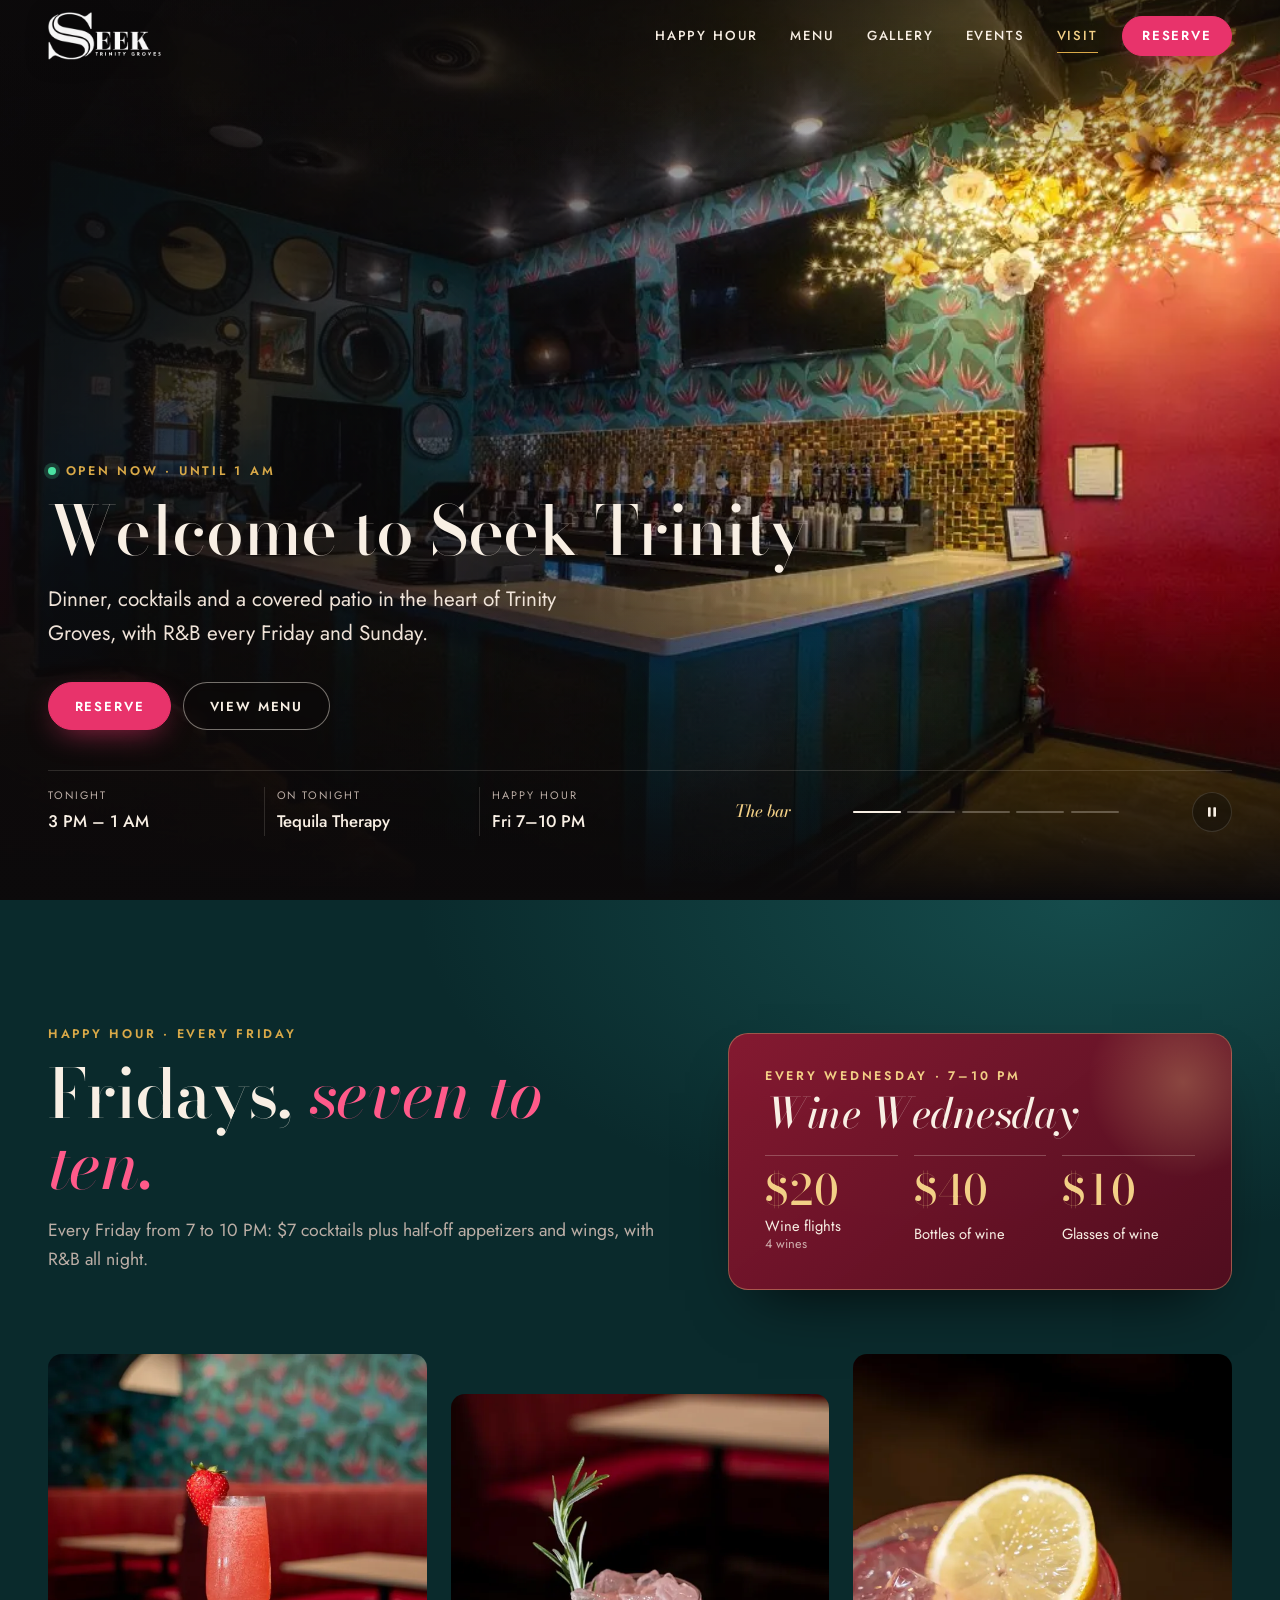
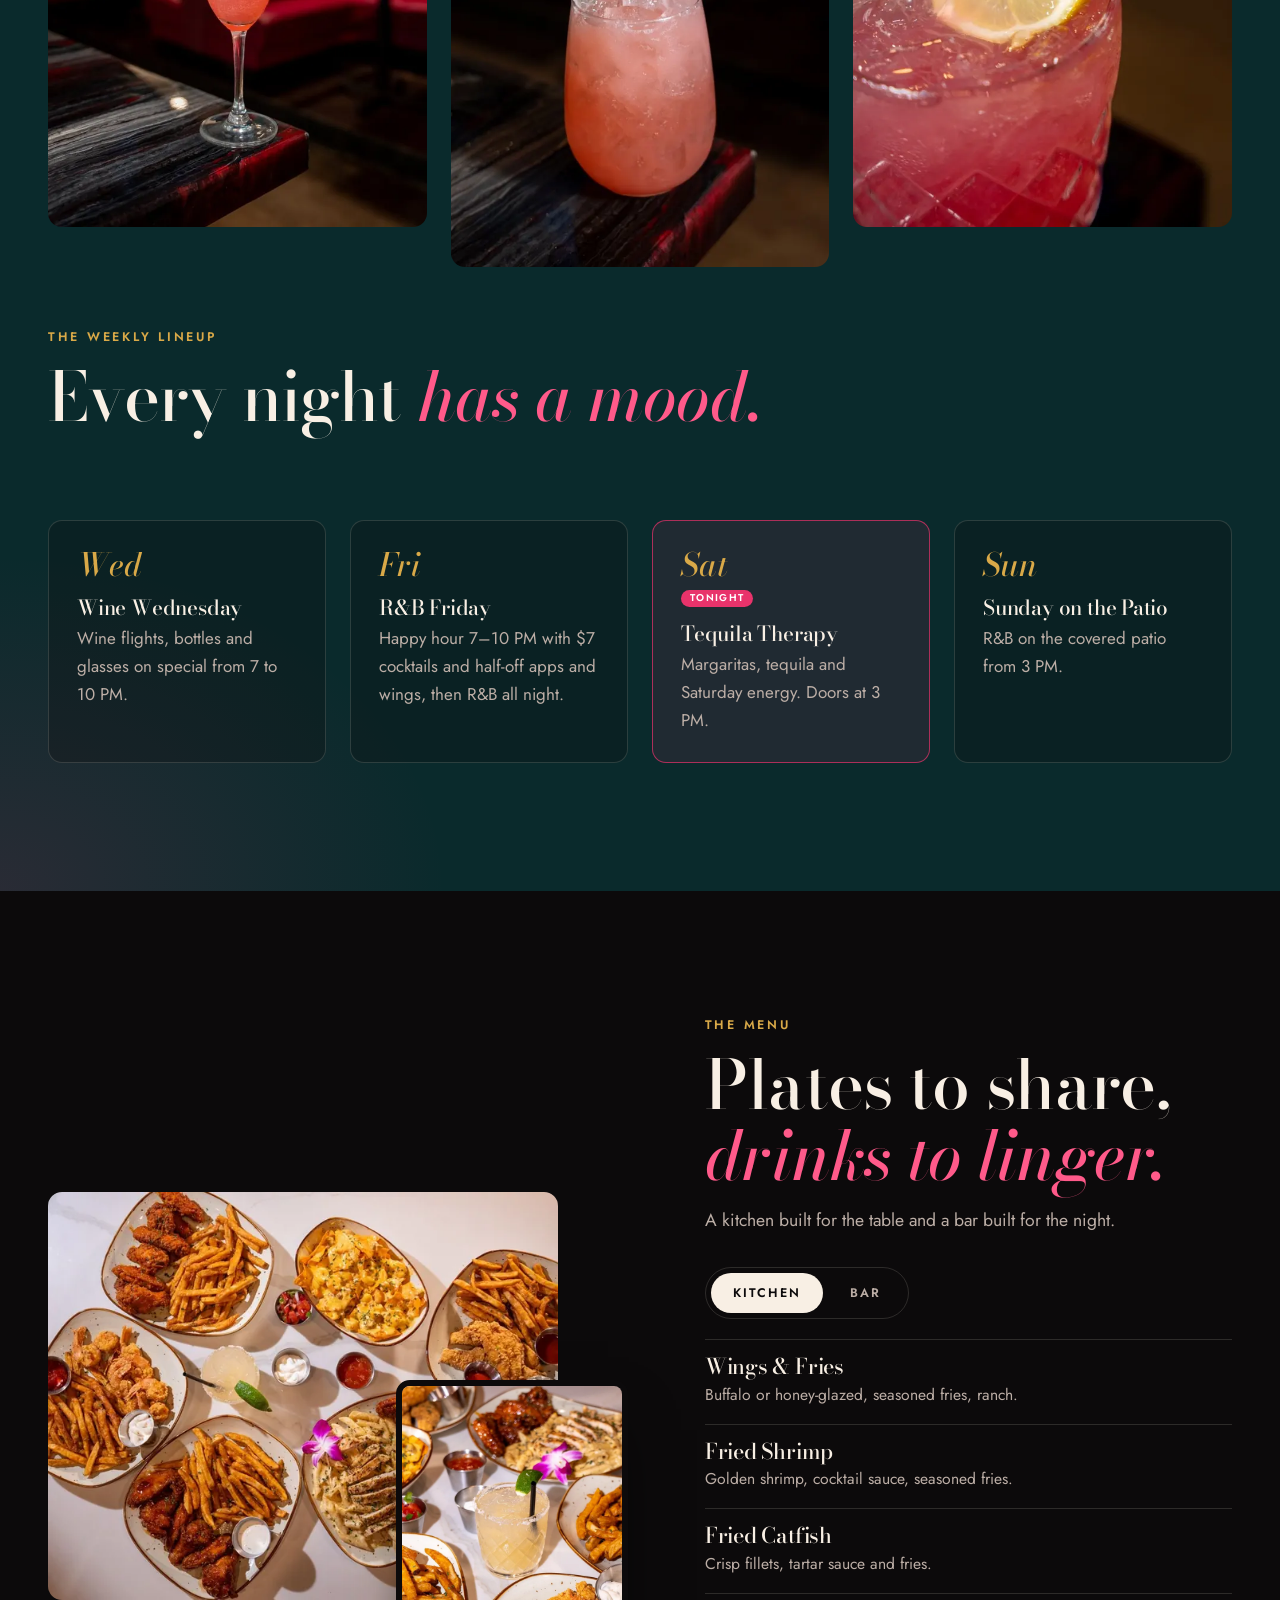
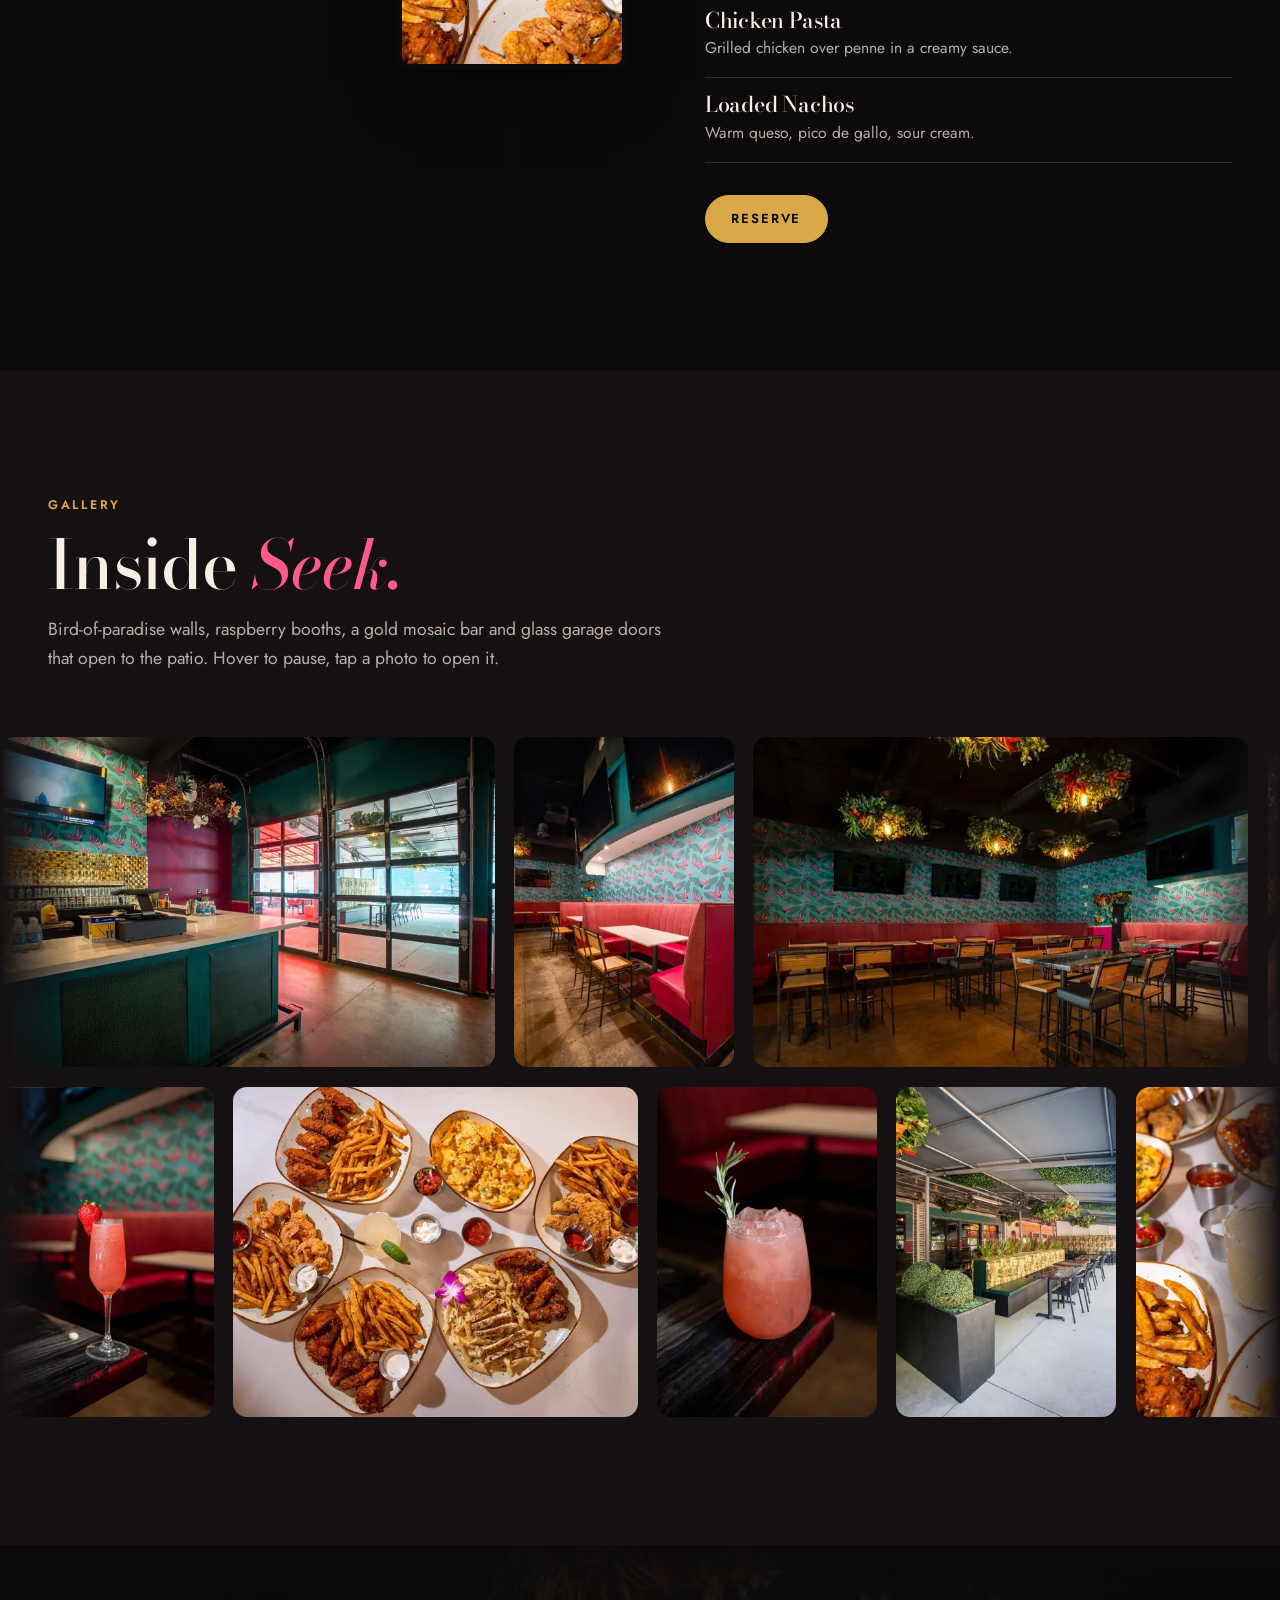
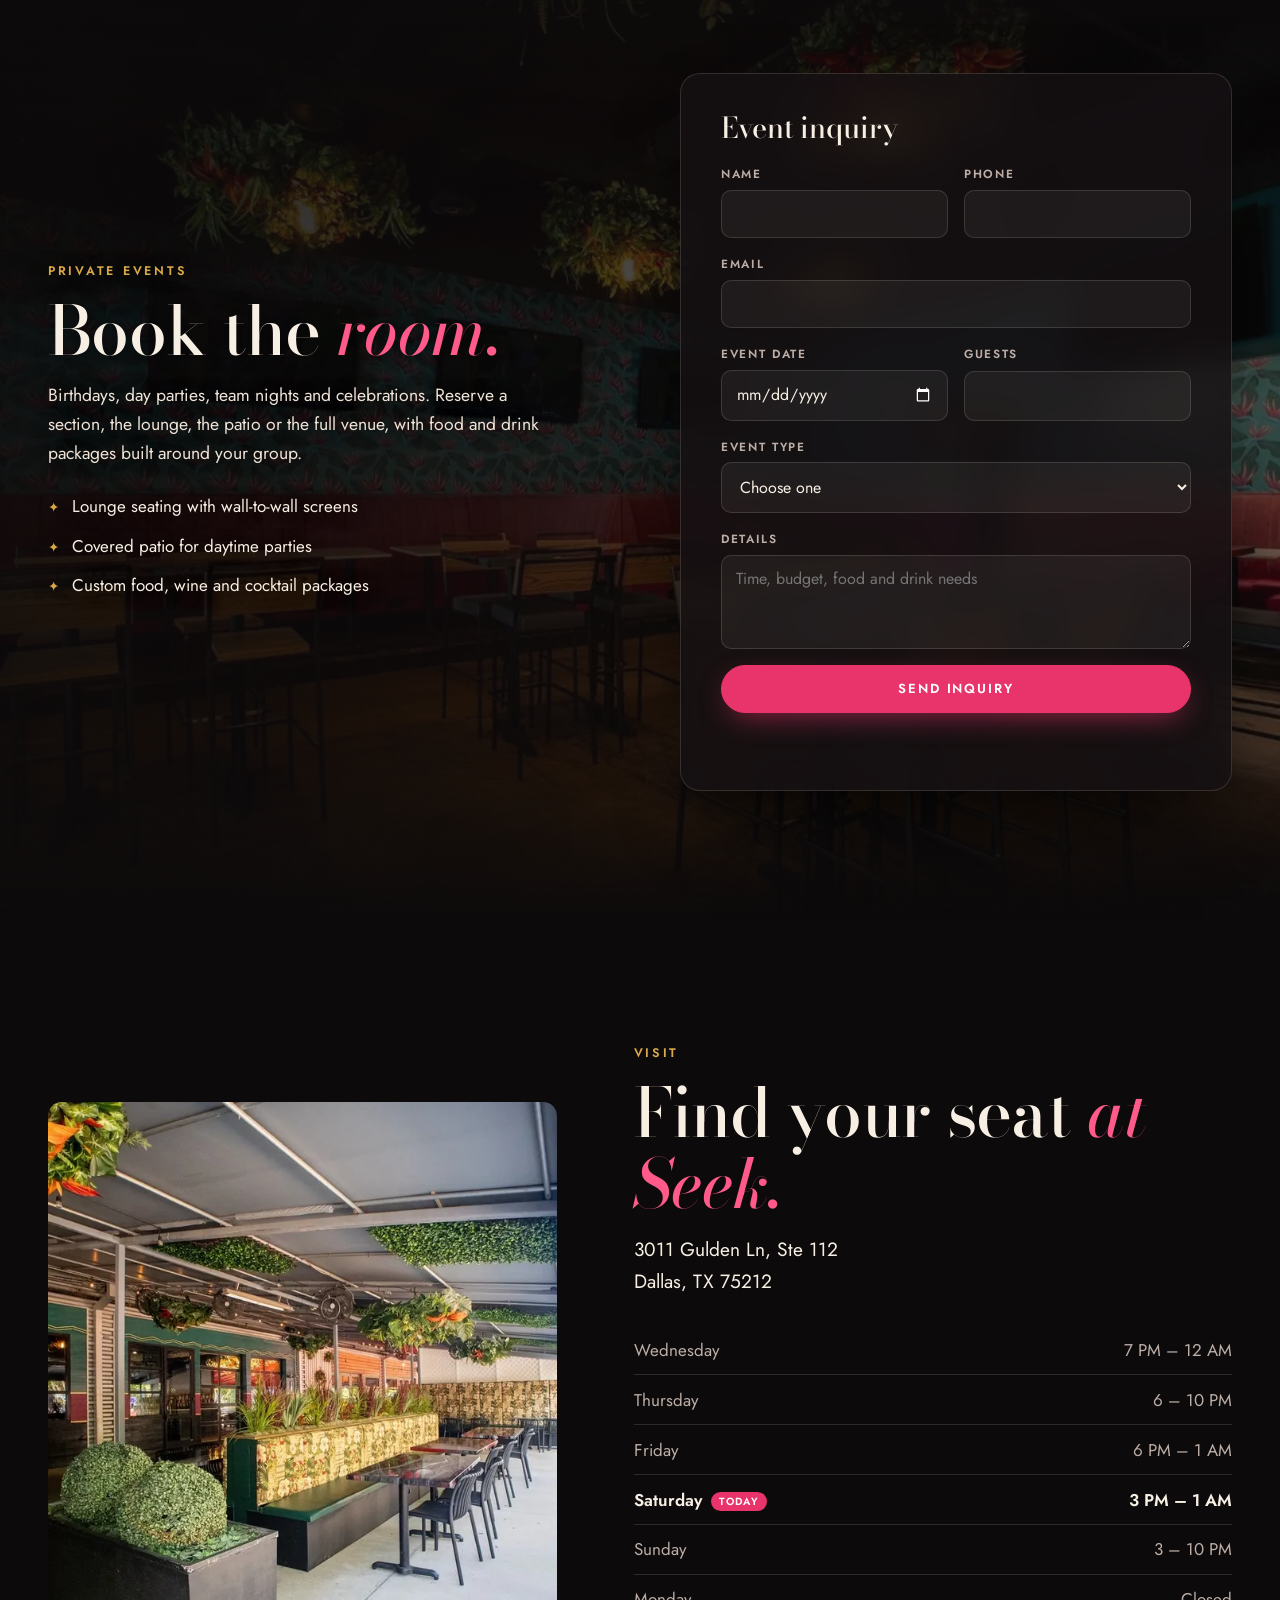
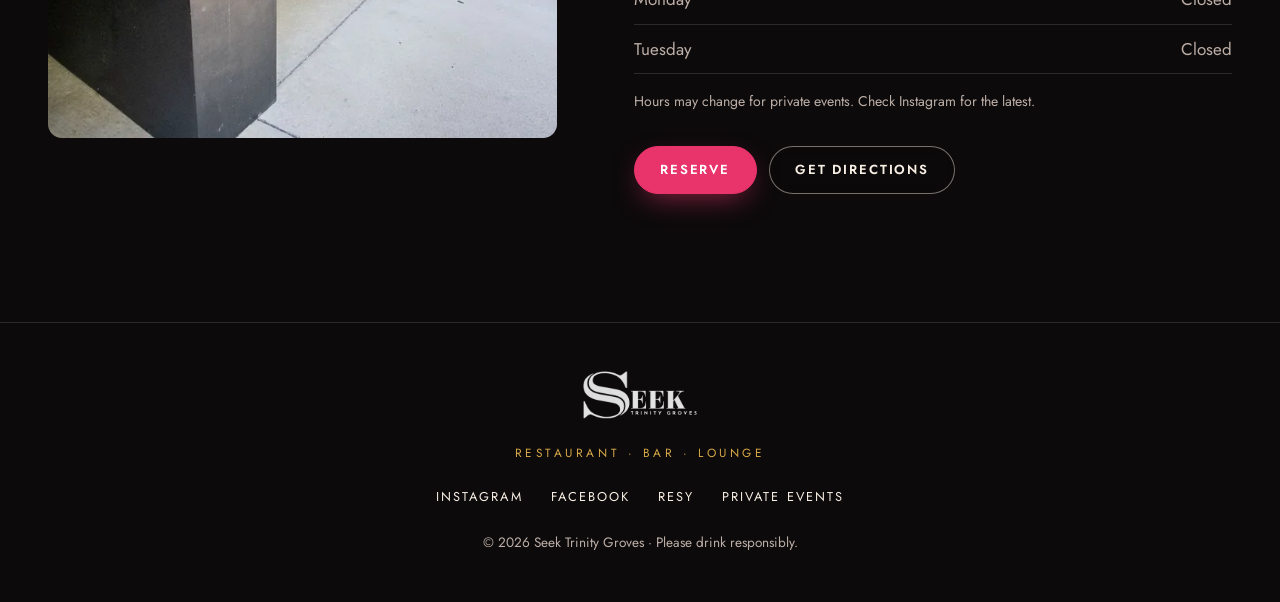
==== public/index.html @ 84798929 "Update index.html" ====
<!DOCTYPE html>
<html lang="en">
<head>
  <meta charset="utf-8">
  <meta name="viewport" content="width=device-width, initial-scale=1, viewport-fit=cover">
  <title>Seek Trinity Groves | Restaurant, Bar &amp; Lounge in Dallas</title>
  <meta name="description" content="Seek is a restaurant, bar and lounge at Trinity Groves in Dallas. Friday happy hour 7 to 10 PM, Wine Wednesday, R&amp;B Friday, Tequila Therapy Saturday and Sundays on the patio.">
  <meta name="theme-color" content="#0c0a0b">
  <link rel="icon" href="img/logo.png" type="image/png">

  <meta property="og:type" content="website">
  <meta property="og:title" content="Seek Trinity Groves | Restaurant, Bar &amp; Lounge">
  <meta property="og:description" content="Dinner, cocktails and a covered patio at Trinity Groves in Dallas. R&amp;B every Friday and Sunday.">
  <meta property="og:image" content="img/og.jpg">
  <meta name="twitter:card" content="summary_large_image">

  <link rel="preconnect" href="https://fonts.googleapis.com">
  <link rel="preconnect" href="https://fonts.gstatic.com" crossorigin>
  <link rel="stylesheet" href="https://fonts.googleapis.com/css2?family=Bodoni+Moda:ital,opsz,wght@0,6..96,500;0,6..96,700;1,6..96,500&family=Jost:wght@400;500;600&display=swap">
  <link rel="preload" as="image" href="img/hero-wide-1280.webp" media="(min-width: 760px)">
  <link rel="preload" as="image" href="img/hero-tall-853.webp" media="(max-width: 759px)">
  <link rel="stylesheet" href="style.css">

  <script type="application/ld+json">
  {
    "@context": "https://schema.org",
    "@type": "Restaurant",
    "name": "Seek Trinity Groves",
    "description": "Restaurant, bar and lounge at Trinity Groves in Dallas.",
    "image": "img/og.jpg",
    "address": {"@type": "PostalAddress", "streetAddress": "3011 Gulden Ln, Ste 112", "addressLocality": "Dallas", "addressRegion": "TX", "postalCode": "75212", "addressCountry": "US"},
    "acceptsReservations": "https://resy.com/cities/dallas-fort-worth-tx/venues/seek-trinity-groves",
    "sameAs": ["https://www.instagram.com/seek.trinity/", "https://www.facebook.com/profile.php?id=61593301493439"],
    "openingHoursSpecification": [
      {"@type": "OpeningHoursSpecification", "dayOfWeek": "Wednesday", "opens": "19:00", "closes": "23:59"},
      {"@type": "OpeningHoursSpecification", "dayOfWeek": "Thursday", "opens": "18:00", "closes": "22:00"},
      {"@type": "OpeningHoursSpecification", "dayOfWeek": "Friday", "opens": "18:00", "closes": "01:00"},
      {"@type": "OpeningHoursSpecification", "dayOfWeek": "Saturday", "opens": "15:00", "closes": "01:00"},
      {"@type": "OpeningHoursSpecification", "dayOfWeek": "Sunday", "opens": "15:00", "closes": "22:00"}
    ]
  }
  </script>
</head>
<body>
  <a class="skip" href="#main">Skip to content</a>

  <header class="site-header" id="top">
    <div class="bar">
      <a class="brand" href="#top" aria-label="Seek Trinity Groves, back to top">
        <img src="img/logo.png" width="307" height="130" alt="Seek Trinity Groves">
      </a>
      <nav class="nav" aria-label="Sections">
        <a href="#happy-hour">Happy Hour</a>
        <a href="#menu">Menu</a>
        <a href="#gallery">Gallery</a>
        <a href="#events">Events</a>
        <a href="#visit">Visit</a>
      </nav>
      <a class="btn btn-pink btn-sm header-cta" href="https://resy.com/cities/dallas-fort-worth-tx/venues/seek-trinity-groves" target="_blank" rel="noopener">Reserve</a>
      <button class="menu-toggle" type="button" aria-expanded="false" aria-controls="mobileNav" aria-label="Open menu">
        <span></span><span></span>
      </button>
    </div>
    <nav class="mobile-nav" id="mobileNav" aria-label="Sections" hidden>
      <a href="#happy-hour">Happy Hour</a>
      <a href="#menu">Menu</a>
      <a href="#gallery">Gallery</a>
      <a href="#events">Book an Event</a>
      <a href="#visit">Hours &amp; Location</a>
    </nav>
  </header>

  <main id="main">
    <!-- 1. HERO SLIDESHOW + RESERVE -->
    <section class="hero" aria-labelledby="heroTitle" aria-roledescription="carousel">
      <div class="slides" id="heroSlides" aria-live="off">
        <figure class="slide is-active" data-caption="The bar">
          <picture>
            <source media="(min-width: 760px)" srcset="img/hero-wide-640.webp 640w, img/hero-wide-1280.webp 1280w" sizes="100vw">
            <img src="img/hero-tall-853.webp" srcset="img/hero-tall-640.webp 640w, img/hero-tall-853.webp 853w" sizes="100vw" width="853" height="1050" alt="The Seek bar under a glowing floral light installation" fetchpriority="high">
          </picture>
        </figure>
        <figure class="slide" data-caption="The lounge">
          <picture>
            <source media="(min-width: 760px)" srcset="img/hero-s2-wide-640.webp 640w, img/hero-s2-wide-1280.webp 1280w" sizes="100vw">
            <img src="img/hero-s2-tall-853.webp" srcset="img/hero-s2-tall-640.webp 640w, img/hero-s2-tall-853.webp 853w" sizes="100vw" width="853" height="1050" loading="lazy" alt="Lounge with pink banquettes, tropical wallpaper and hanging greenery lights">
          </picture>
        </figure>
        <figure class="slide" data-caption="The kitchen">
          <picture>
            <source media="(min-width: 760px)" srcset="img/hero-s3-wide-640.webp 640w, img/hero-s3-wide-1280.webp 1280w" sizes="100vw">
            <img src="img/hero-s3-tall-1024.webp" srcset="img/hero-s3-tall-640.webp 640w, img/hero-s3-tall-1024.webp 1024w" sizes="100vw" width="1024" height="1260" loading="lazy" alt="A spread of wings, fried shrimp, catfish, pasta and fries with a margarita">
          </picture>
        </figure>
        <figure class="slide" data-caption="The patio">
          <picture>
            <source media="(min-width: 760px)" srcset="img/hero-s4-wide-640.webp 640w, img/hero-s4-wide-1280.webp 1280w" sizes="100vw">
            <img src="img/hero-s4-tall-853.webp" srcset="img/hero-s4-tall-640.webp 640w, img/hero-s4-tall-853.webp 853w" sizes="100vw" width="853" height="1050" loading="lazy" alt="Covered patio with marble tables, a floral banquette and hanging plants">
          </picture>
        </figure>
        <figure class="slide" data-caption="Cocktails">
          <picture>
            <source media="(min-width: 760px)" srcset="img/hero-s5-wide-640.webp 640w, img/hero-s5-wide-1280.webp 1280w" sizes="100vw">
            <img src="img/hero-s5-tall-830.webp" srcset="img/hero-s5-tall-640.webp 640w, img/hero-s5-tall-830.webp 830w" sizes="100vw" width="830" height="1022" loading="lazy" alt="Frozen strawberry cocktail in a flute with a fresh strawberry">
          </picture>
        </figure>
      </div>

      <div class="hero-inner">
        <p class="eyebrow"><span class="status" id="openStatus">Trinity Groves &middot; Dallas</span></p>
        <h2 id="heroTitle"><span>Welcome to Seek Trinity</span></h2>
        <p class="lede">Dinner, cocktails and a covered patio in the heart of Trinity Groves, with R&amp;B every Friday and Sunday.</p>
        <div class="actions">
          <a class="btn btn-pink" href="https://resy.com/cities/dallas-fort-worth-tx/venues/seek-trinity-groves" target="_blank" rel="noopener">Reserve</a>
          <a class="btn btn-ghost" href="#menu">View menu</a>
        </div>
      </div>

      <div class="hero-foot">
        <ul class="hero-facts" aria-label="At a glance">
          <li><span>Tonight</span><strong id="todayHours">See hours</strong></li>
          <li><span>On tonight</span><strong id="todayEvent">See the lineup</strong></li>
          <li><span>Happy hour</span><strong>Fri 7&ndash;10 PM</strong></li>
        </ul>
        <div class="slide-controls" role="group" aria-label="Slideshow controls">
          <span class="slide-caption" id="slideCaption" aria-live="polite">The bar</span>
          <div class="dots" id="slideDots"></div>
          <button class="slide-btn" type="button" id="slidePause" aria-label="Pause slideshow" aria-pressed="false">
            <svg viewBox="0 0 24 24" aria-hidden="true" class="ico-pause"><rect x="6" y="5" width="4" height="14" rx="1"/><rect x="14" y="5" width="4" height="14" rx="1"/></svg>
            <svg viewBox="0 0 24 24" aria-hidden="true" class="ico-play"><path d="M8 5.5v13l11-6.5z"/></svg>
          </button>
        </div>
      </div>
    </section>

    <!-- 2. HAPPY HOUR + WEEKLY NIGHTS -->
    <section class="happy" id="happy-hour" aria-labelledby="hhTitle">
      <div class="wrap">
        <div class="hh-intro">
          <div class="section-head reveal">
            <p class="eyebrow">Happy hour &middot; Every Friday</p>
            <h2 id="hhTitle">Fridays, <em>seven to ten.</em></h2>
            <p>Every Friday from 7 to 10 PM: $7 cocktails plus half-off appetizers and wings, with R&amp;B all night.</p>
          </div>

          <article class="wine reveal" aria-labelledby="wineTitle">
            <p class="eyebrow">Every Wednesday &middot; 7&ndash;10 PM</p>
            <h3 id="wineTitle">Wine Wednesday</h3>
            <ul class="wine-deals">
              <li><strong>$20</strong><span>Wine flights<small>4 wines</small></span></li>
              <li><strong>$40</strong><span>Bottles of wine</span></li>
              <li><strong>$10</strong><span>Glasses of wine</span></li>
            </ul>
          </article>
        </div>

        <div class="drinks">
          <figure class="drink reveal">
            <img src="img/hh-strawberry-640.webp" srcset="img/hh-strawberry-640.webp 640w, img/hh-strawberry-830.webp 830w" sizes="(min-width: 900px) 30vw, 80vw" width="830" height="1037" loading="lazy" alt="Frozen strawberry cocktail in a champagne flute with a fresh strawberry">
          </figure>
          <figure class="drink reveal">
            <img src="img/hh-rosemary-640.webp" srcset="img/hh-rosemary-640.webp 640w, img/hh-rosemary-853.webp 853w" sizes="(min-width: 900px) 30vw, 80vw" width="853" height="1066" loading="lazy" alt="Pink cocktail over crushed ice with a rosemary sprig">
          </figure>
          <figure class="drink reveal">
            <img src="img/hh-lemon-640.webp" srcset="img/hh-lemon-640.webp 640w, img/hh-lemon-853.webp 853w" sizes="(min-width: 900px) 30vw, 80vw" width="853" height="1066" loading="lazy" alt="Close-up of a pink cocktail on ice with a lemon wheel">
          </figure>
        </div>

        <div class="lineup-head reveal">
          <p class="eyebrow">The weekly lineup</p>
          <h2>Every night <em>has a mood.</em></h2>
        </div>
        <ul class="nights" id="nights">
          <li class="reveal" data-day="3">
            <span class="day">Wed</span>
            <div><h3>Wine Wednesday</h3><p>Wine flights, bottles and glasses on special from 7 to 10 PM.</p></div>
          </li>
          <li class="reveal" data-day="5">
            <span class="day">Fri</span>
            <div><h3>R&amp;B Friday</h3><p>Happy hour 7&ndash;10 PM with $7 cocktails and half-off apps and wings, then R&amp;B all night.</p></div>
          </li>
          <li class="reveal" data-day="6">
            <span class="day">Sat</span>
            <div><h3>Tequila Therapy</h3><p>Margaritas, tequila and Saturday energy. Doors at 3 PM.</p></div>
          </li>
          <li class="reveal" data-day="0">
            <span class="day">Sun</span>
            <div><h3>Sunday on the Patio</h3><p>R&amp;B on the covered patio from 3 PM.</p></div>
          </li>
        </ul>
      </div>
    </section>

    <!-- 3. MENU -->
    <section class="menu" id="menu" aria-labelledby="menuTitle">
      <div class="wrap menu-grid">
        <div class="menu-media reveal">
          <img class="menu-main" src="img/menu-spread-640.webp" srcset="img/menu-spread-640.webp 640w, img/menu-spread-1280.webp 1280w" sizes="(min-width: 900px) 50vw, 100vw" width="1280" height="1024" loading="lazy" alt="Overhead spread of wings and fries, fried shrimp, fried catfish, loaded nachos and chicken pasta with a margarita">
          <img class="menu-inset" src="img/menu-margarita-640.webp" srcset="img/menu-margarita-640.webp 640w, img/menu-margarita-1024.webp 1024w" sizes="(min-width: 900px) 20vw, 40vw" width="1024" height="1280" loading="lazy" alt="Salt-rimmed margarita with lime surrounded by shared plates">
        </div>

        <div class="menu-copy reveal">
          <p class="eyebrow">The menu</p>
          <h2 id="menuTitle">Plates to share, <em>drinks to linger.</em></h2>
          <p>A kitchen built for the table and a bar built for the night.</p>

          <div class="tabs" role="tablist" aria-label="Menu categories">
            <button role="tab" id="tab-kitchen" aria-selected="true" aria-controls="panel-kitchen">Kitchen</button>
            <button role="tab" id="tab-bar" aria-selected="false" aria-controls="panel-bar" tabindex="-1">Bar</button>
          </div>

          <ul class="dishes" role="tabpanel" id="panel-kitchen" aria-labelledby="tab-kitchen">
            <li><h3>Wings &amp; Fries</h3><p>Buffalo or honey-glazed, seasoned fries, ranch.</p></li>
            <li><h3>Fried Shrimp</h3><p>Golden shrimp, cocktail sauce, seasoned fries.</p></li>
            <li><h3>Fried Catfish</h3><p>Crisp fillets, tartar sauce and fries.</p></li>
            <li><h3>Chicken Pasta</h3><p>Grilled chicken over penne in a creamy sauce.</p></li>
            <li><h3>Loaded Nachos</h3><p>Warm queso, pico de gallo, sour cream.</p></li>
          </ul>
          <ul class="dishes" role="tabpanel" id="panel-bar" aria-labelledby="tab-bar" hidden>
            <li><h3>Signature Cocktails</h3><p>$7 during Friday happy hour, 7&ndash;10 PM.</p></li>
            <li><h3>Margaritas &amp; Tequila</h3><p>The heart of Tequila Therapy Saturday.</p></li>
            <li><h3>Wine by the Glass</h3><p>$10 on Wine Wednesday.</p></li>
            <li><h3>Wine Flights</h3><p>Four wines for $20 on Wine Wednesday.</p></li>
            <li><h3>Bottles</h3><p>$40 bottles on Wine Wednesday.</p></li>
          </ul>

          <a class="btn btn-gold" href="https://resy.com/cities/dallas-fort-worth-tx/venues/seek-trinity-groves" target="_blank" rel="noopener">Reserve</a>
        </div>
      </div>
    </section>

    <!-- 4. GALLERY: two rows scrolling in opposite directions -->
    <section class="gallery" id="gallery" aria-labelledby="galTitle">
      <div class="wrap">
        <div class="section-head reveal">
          <p class="eyebrow">Gallery</p>
          <h2 id="galTitle">Inside <em>Seek.</em></h2>
          <p>Bird-of-paradise walls, raspberry booths, a gold mosaic bar and glass garage doors that open to the patio. Hover to pause, tap a photo to open it.</p>
        </div>
      </div>
      <div class="marquee" data-gallery>
        <div class="marquee-row">
          <div class="track">
            <button class="tile" type="button" data-full="img/m-garage-full.webp"><img src="img/m-garage.webp" width="720" height="480" loading="lazy" alt="Bar corner with gold mosaic shelving and glass garage doors open to the patio"></button>
            <button class="tile" type="button" data-full="img/m-booths-full.webp"><img src="img/m-booths.webp" width="320" height="480" loading="lazy" alt="Raspberry pink booths against tropical wallpaper"></button>
            <button class="tile" type="button" data-full="img/m-lounge-full.webp"><img src="img/m-lounge.webp" width="720" height="480" loading="lazy" alt="The lounge with pink banquettes, screens and greenery lights"></button>
            <button class="tile" type="button" data-full="img/m-toast-full.webp"><img src="img/m-toast.webp" width="320" height="480" loading="lazy" alt="Two guests toasting wine under the Seek neon sign"></button>
            <button class="tile" type="button" data-full="img/m-chandelier-full.webp"><img src="img/m-chandelier.webp" width="720" height="480" loading="lazy" alt="Teal bar with round mirrors and the glowing floral light installation"></button>
            <button class="tile" type="button" data-full="img/m-banquette-full.webp"><img src="img/m-banquette.webp" width="320" height="480" loading="lazy" alt="Patio banquette with red marble tables and hanging plants"></button>
            <button class="tile" type="button" data-full="img/m-patio-doors-full.webp"><img src="img/m-patio-doors.webp" width="720" height="480" loading="lazy" alt="Bar beside glass garage doors looking out to the patio"></button>
          </div>
        </div>
        <div class="marquee-row reverse">
          <div class="track">
            <button class="tile" type="button" data-full="img/m-strawberry-full.webp"><img src="img/m-strawberry.webp" width="311" height="480" loading="lazy" alt="Frozen strawberry cocktail in a flute"></button>
            <button class="tile" type="button" data-full="img/m-spread-full.webp"><img src="img/m-spread.webp" width="589" height="480" loading="lazy" alt="Overhead spread of shared plates and a margarita"></button>
            <button class="tile" type="button" data-full="img/m-rosemary-full.webp"><img src="img/m-rosemary.webp" width="320" height="480" loading="lazy" alt="Pink cocktail with a rosemary sprig"></button>
            <button class="tile" type="button" data-full="img/m-patio-full.webp"><img src="img/m-patio.webp" width="320" height="480" loading="lazy" alt="Covered patio seating with planters and greenery"></button>
            <button class="tile" type="button" data-full="img/m-margarita-full.webp"><img src="img/m-margarita.webp" width="384" height="480" loading="lazy" alt="Salt-rimmed margarita among shared plates"></button>
            <button class="tile" type="button" data-full="img/m-flowers-full.webp"><img src="img/m-flowers.webp" width="320" height="480" loading="lazy" alt="Floral light installation glowing above the bar"></button>
            <button class="tile" type="button" data-full="img/m-lemon-full.webp"><img src="img/m-lemon.webp" width="320" height="480" loading="lazy" alt="Pink cocktail with a lemon wheel"></button>
          </div>
        </div>
      </div>
      <dialog class="lightbox" id="lightbox" aria-label="Photo viewer">
        <img alt="">
        <button class="lb-close" type="button" aria-label="Close">&times;</button>
        <button class="lb-prev" type="button" aria-label="Previous photo">&#8249;</button>
        <button class="lb-next" type="button" aria-label="Next photo">&#8250;</button>
        <p class="lb-count" aria-live="polite"></p>
      </dialog>
    </section>

    <!-- 5. EVENT BOOKING -->
    <section class="events" id="events" aria-labelledby="evTitle">
      <div class="events-bg">
        <img src="img/events-lounge-640.webp" srcset="img/events-lounge-640.webp 640w, img/events-lounge-1280.webp 1280w" sizes="100vw" width="1280" height="853" loading="lazy" alt="">
      </div>
      <div class="wrap events-grid">
        <div class="events-copy reveal">
          <p class="eyebrow">Private events</p>
          <h2 id="evTitle">Book the <em>room.</em></h2>
          <p>Birthdays, day parties, team nights and celebrations. Reserve a section, the lounge, the patio or the full venue, with food and drink packages built around your group.</p>
          <ul class="perks">
            <li>Lounge seating with wall-to-wall screens</li>
            <li>Covered patio for daytime parties</li>
            <li>Custom food, wine and cocktail packages</li>
          </ul>
        </div>

        <!-- Replace YOUR_FORM_ID with the client's Formspree form ID -->
        <form class="event-form reveal" id="eventForm" action="https://formspree.io/f/YOUR_FORM_ID" method="post" novalidate>
          <h3>Event inquiry</h3>
          <div class="field-row">
            <label>Name<input type="text" name="name" id="f-name" autocomplete="name" required></label>
            <label>Phone<input type="tel" name="phone" id="f-phone" autocomplete="tel"></label>
          </div>
          <label>Email<input type="email" name="email" id="f-email" autocomplete="email" required></label>
          <div class="field-row">
            <label>Event date<input type="date" name="date" id="eventDate" required></label>
            <label>Guests<input type="number" name="guests" id="f-guests" min="2" max="300" inputmode="numeric" required></label>
          </div>
          <label>Event type
            <select name="event_type" id="f-type" required>
              <option value="" selected disabled>Choose one</option>
              <option>Birthday</option>
              <option>Day party</option>
              <option>Corporate / team event</option>
              <option>Private dinner</option>
              <option>Full venue buyout</option>
              <option>Other</option>
            </select>
          </label>
          <label>Details<textarea name="message" id="f-message" rows="3" placeholder="Time, budget, food and drink needs"></textarea></label>
          <input type="text" name="_gotcha" class="hp" tabindex="-1" autocomplete="off" aria-hidden="true">
          <button class="btn btn-pink btn-block" type="submit">Send inquiry</button>
          <p class="form-status" id="formStatus" role="status"></p>
        </form>
      </div>
    </section>

    <!-- VISIT -->
    <section class="visit" id="visit" aria-labelledby="visitTitle">
      <div class="wrap visit-grid">
        <div class="visit-media reveal">
          <img src="img/visit-patio-640.webp" srcset="img/visit-patio-640.webp 640w, img/visit-patio-853.webp 853w" sizes="(min-width: 900px) 40vw, 100vw" width="853" height="1066" loading="lazy" alt="Seek's covered patio with greenery, a floral banquette and marble tables">
        </div>
        <div class="visit-copy reveal">
          <p class="eyebrow">Visit</p>
          <h2 id="visitTitle">Find your seat <em>at Seek.</em></h2>
          <address>3011 Gulden Ln, Ste 112<br>Dallas, TX 75212</address>
          <ul class="hours" id="hoursList">
            <li data-day="3"><span>Wednesday</span><span>7 PM &ndash; 12 AM</span></li>
            <li data-day="4"><span>Thursday</span><span>6 &ndash; 10 PM</span></li>
            <li data-day="5"><span>Friday</span><span>6 PM &ndash; 1 AM</span></li>
            <li data-day="6"><span>Saturday</span><span>3 PM &ndash; 1 AM</span></li>
            <li data-day="0"><span>Sunday</span><span>3 &ndash; 10 PM</span></li>
            <li data-day="1"><span>Monday</span><span>Closed</span></li>
            <li data-day="2"><span>Tuesday</span><span>Closed</span></li>
          </ul>
          <p class="fine">Hours may change for private events. Check Instagram for the latest.</p>
          <div class="actions">
            <a class="btn btn-pink" href="https://resy.com/cities/dallas-fort-worth-tx/venues/seek-trinity-groves" target="_blank" rel="noopener">Reserve</a>
            <a class="btn btn-ghost" href="https://www.google.com/maps/search/?api=1&amp;query=Seek+Trinity+Groves+3011+Gulden+Ln+Ste+112+Dallas+TX+75212" target="_blank" rel="noopener">Get directions</a>
          </div>
        </div>
      </div>
    </section>
  </main>

  <footer class="site-footer">
    <div class="wrap foot">
      <img src="img/logo.png" width="307" height="130" alt="Seek Trinity Groves" loading="lazy">
      <p class="foot-tag">Restaurant &middot; Bar &middot; Lounge</p>
      <nav aria-label="Social and links">
        <a href="https://www.instagram.com/seek.trinity/" target="_blank" rel="noopener">Instagram</a>
        <a href="https://www.facebook.com/profile.php?id=61593301493439" target="_blank" rel="noopener">Facebook</a>
        <a href="https://resy.com/cities/dallas-fort-worth-tx/venues/seek-trinity-groves" target="_blank" rel="noopener">Resy</a>
        <a href="#events">Private events</a>
      </nav>
      <p>&copy; <span id="year">2026</span> Seek Trinity Groves &middot; Please drink responsibly.</p>
    </div>
  </footer>

  <!-- Mobile action bar -->
  <nav class="action-bar" aria-label="Quick actions">
    <a href="https://resy.com/cities/dallas-fort-worth-tx/venues/seek-trinity-groves" target="_blank" rel="noopener" class="primary">Reserve</a>
    <a href="#menu">Menu</a>
    <a href="#events">Events</a>
    <a href="https://www.google.com/maps/search/?api=1&amp;query=Seek+Trinity+Groves+3011+Gulden+Ln+Ste+112+Dallas+TX+75212" target="_blank" rel="noopener">Directions</a>
  </nav>

  <script src="script.js" defer></script>
</body>
</html>
---- public/style.css ----
/* Seek Trinity Groves
   Palette taken from the room: bird-of-paradise teal, raspberry wall, pink booths, gold mosaic. */
:root {
  --ink: #0c0a0b;
  --ink-2: #151113;
  --teal: #134e4f;
  --teal-deep: #0a2a2c;
  --teal-glow: #2a8c88;
  --raspberry: #8e1730;
  --pink: #e8336b;
  --pink-hi: #ff5a8a;
  --gold: #d9a948;
  --gold-hi: #f2cf86;
  --ivory: #f8efe4;
  --muted: #bcaea6;
  --line: rgba(248, 239, 228, 0.14);

  --serif: "Bodoni Moda", "Didot", Georgia, serif;
  --sans: "Jost", system-ui, -apple-system, "Segoe UI", sans-serif;

  --max: 76rem;
  --gutter: clamp(1rem, 5vw, 3rem);
  --radius: 14px;
  --ease: cubic-bezier(.2, .7, .2, 1);
  color-scheme: dark;
}

*, *::before, *::after { box-sizing: border-box; }
html { scroll-behavior: smooth; scroll-padding-top: 5rem; -webkit-text-size-adjust: 100%; }
body {
  margin: 0;
  background: var(--ink);
  color: var(--ivory);
  font: 400 1.0625rem/1.65 var(--sans);
  -webkit-font-smoothing: antialiased;
  overflow-x: hidden;
}
img { display: block; max-width: 100%; height: auto; }
a { color: var(--gold-hi); text-underline-offset: .2em; }
:focus-visible { outline: 2px solid var(--gold-hi); outline-offset: 3px; border-radius: 4px; }
h1, h2, h3 { margin: 0; font-family: var(--serif); font-weight: 500; line-height: 1.04; letter-spacing: -0.01em; }
h2 { font-size: clamp(2.4rem, 6vw, 4.25rem); margin-bottom: 1rem; }
h3 { font-size: 1.3rem; }
h1 em, h2 em { font-style: italic; color: var(--pink-hi); }
p { margin: 0 0 1rem; }
.wrap { width: min(100% - 2 * var(--gutter), var(--max)); margin-inline: auto; }

.skip { position: absolute; left: 1rem; top: -3rem; z-index: 100; background: var(--gold); color: var(--ink); padding: .5rem 1rem; border-radius: 6px; }
.skip:focus { top: 1rem; }

.eyebrow {
  font: 600 .78rem/1 var(--sans);
  letter-spacing: .22em;
  text-transform: uppercase;
  color: var(--gold);
  margin-bottom: 1.1rem;
}

/* Buttons */
.btn {
  --bg: transparent; --fg: var(--ivory); --bd: var(--line);
  display: inline-flex; align-items: center; justify-content: center; gap: .5rem;
  min-height: 3rem; padding: .8rem 1.6rem;
  border: 1px solid var(--bd); border-radius: 999px;
  background: var(--bg); color: var(--fg);
  font: 600 .82rem/1 var(--sans); letter-spacing: .14em; text-transform: uppercase; text-decoration: none;
  cursor: pointer;
  transition: transform .25s var(--ease), background-color .25s, box-shadow .25s, border-color .25s;
}
.btn:hover { transform: translateY(-2px); }
.btn-pink { --bg: var(--pink); --bd: var(--pink); --fg: #fff; box-shadow: 0 10px 30px -10px rgba(232, 51, 107, .7); }
.btn-pink:hover { --bg: var(--pink-hi); --bd: var(--pink-hi); }
.btn-gold { --bg: var(--gold); --bd: var(--gold); --fg: var(--ink); }
.btn-gold:hover { --bg: var(--gold-hi); --bd: var(--gold-hi); }
.btn-ghost { --bg: rgba(12, 10, 11, .35); --bd: rgba(248, 239, 228, .45); backdrop-filter: blur(6px); }
.btn-ghost:hover { --bd: var(--ivory); }
.btn-sm { min-height: 2.5rem; padding: .6rem 1.2rem; }
.btn-block { width: 100%; }
.actions { display: flex; flex-wrap: wrap; gap: .75rem; }

/* Header */
.site-header {
  position: fixed; inset: 0 0 auto; z-index: 50;
  transition: background-color .35s, box-shadow .35s, backdrop-filter .35s;
}
.site-header.scrolled {
  background: rgba(12, 10, 11, .82);
  backdrop-filter: blur(14px) saturate(1.3);
  box-shadow: 0 1px 0 var(--line);
}
.bar {
  display: flex; align-items: center; gap: 1.5rem;
  width: min(100% - 2 * var(--gutter), var(--max)); margin-inline: auto;
  height: 4.5rem;
}
.brand img { width: auto; height: 2.6rem; filter: drop-shadow(0 2px 10px rgba(0,0,0,.5)); }
.nav { display: none; margin-left: auto; gap: 2rem; }
.nav a {
  position: relative; color: var(--ivory); text-decoration: none;
  font-size: .82rem; font-weight: 500; letter-spacing: .14em; text-transform: uppercase;
  padding-block: .4rem;
}
.nav a::after {
  content: ""; position: absolute; left: 0; right: 0; bottom: 0; height: 1px;
  background: var(--gold); transform: scaleX(0); transform-origin: left; transition: transform .3s var(--ease);
}
.nav a:hover::after, .nav a[aria-current="true"]::after { transform: scaleX(1); }
.nav a[aria-current="true"] { color: var(--gold-hi); }
.header-cta { display: none; }

.menu-toggle {
  margin-left: auto; width: 2.75rem; height: 2.75rem;
  display: grid; place-content: center; gap: 6px;
  background: rgba(12, 10, 11, .4); border: 1px solid var(--line); border-radius: 50%;
  cursor: pointer;
}
.menu-toggle span { display: block; width: 18px; height: 1.5px; background: var(--ivory); transition: transform .3s var(--ease); }
.menu-toggle[aria-expanded="true"] span:first-child { transform: translateY(3.75px) rotate(45deg); }
.menu-toggle[aria-expanded="true"] span:last-child { transform: translateY(-3.75px) rotate(-45deg); }

.mobile-nav {
  display: flex; flex-direction: column;
  padding: .5rem var(--gutter) 1.5rem;
  background: rgba(12, 10, 11, .96); backdrop-filter: blur(14px);
  border-bottom: 1px solid var(--line);
}
.mobile-nav[hidden] { display: none; }
.mobile-nav a {
  color: var(--ivory); text-decoration: none;
  font: 500 1.6rem/1 var(--serif);
  padding: .9rem 0; border-bottom: 1px solid var(--line);
}

@media (min-width: 960px) {
  .nav, .header-cta { display: flex; }
  .menu-toggle, .mobile-nav { display: none !important; }
  .brand img { height: 3rem; }
}

/* Hero */
.hero {
  position: relative; isolation: isolate;
  min-height: 100svh;
  display: grid; align-content: end;
  padding: 7rem var(--gutter) 6.5rem;
  overflow: hidden;
}
.slides { position: absolute; inset: 0; z-index: -2; margin: 0; }
.slide { position: absolute; inset: 0; margin: 0; opacity: 0; transition: opacity 1.6s var(--ease); }
.slide.is-active { opacity: 1; }
.slide picture, .slide img { width: 100%; height: 100%; }
.slide img { object-fit: cover; object-position: 50% 0%; transform: scale(1.06); }
.slide.is-active img { animation: kenburns 9s linear forwards; }
@keyframes kenburns { from { transform: scale(1.1); } to { transform: scale(1.01); } }
.hero::before {
  content: ""; position: absolute; inset: 0; z-index: -1;
  background:
    linear-gradient(180deg, rgba(12,10,11,.55) 0%, rgba(12,10,11,0) 18%),
    linear-gradient(0deg, var(--ink) 8%, rgba(12,10,11,.9) 42%, rgba(12,10,11,.25) 66%, rgba(12,10,11,0) 80%);
}
.hero-inner { width: min(100%, var(--max)); margin-inline: auto; max-width: var(--max); }
.hero h1 { font-size: clamp(3rem, 10vw, 7rem); margin-bottom: 1.25rem; text-shadow: 0 4px 30px rgba(0,0,0,.45); text-wrap: balance; }
.hero h1 span { display: inline-block; }
.hero h1 em { color: var(--gold-hi); }
.lede { font-size: clamp(1.05rem, 2.4vw, 1.3rem); max-width: 34rem; color: #efe3d8; margin-bottom: 2rem; }

.status { display: inline-flex; align-items: center; gap: .6rem; }
.status::before { content: ""; width: .5rem; height: .5rem; border-radius: 50%; background: var(--muted); }
.status.is-open::before { background: #4be3a2; box-shadow: 0 0 0 4px rgba(75, 227, 162, .2); animation: pulse 2s infinite; }
@keyframes pulse { 50% { box-shadow: 0 0 0 8px rgba(75, 227, 162, 0); } }

.hero-foot {
  width: min(100%, var(--max)); margin: 2.5rem auto 0;
  display: grid; gap: 1.25rem;
  border-top: 1px solid var(--line);
  padding-top: 1rem;
}
.hero-facts {
  list-style: none; margin: 0; padding: 0;
  display: grid; grid-template-columns: repeat(3, minmax(0, 1fr));
}
.hero-facts li { padding: 0 .75rem 0 0; display: grid; gap: .2rem; }
.hero-facts li + li { padding-left: .75rem; border-left: 1px solid var(--line); }
.hero-facts span { font-size: .68rem; letter-spacing: .18em; text-transform: uppercase; color: var(--muted); }
.hero-facts strong { font-weight: 500; font-size: clamp(.85rem, 2.4vw, 1.05rem); }

@media (min-width: 760px) {
  .hero { padding-bottom: 4rem; }
  .hero::before {
    background:
      linear-gradient(180deg, rgba(12,10,11,.6) 0%, rgba(12,10,11,0) 20%),
      linear-gradient(90deg, rgba(12,10,11,.88) 0%, rgba(12,10,11,.55) 45%, rgba(12,10,11,0) 75%),
      linear-gradient(0deg, var(--ink) 0%, rgba(12,10,11,0) 35%);
  }
  .slide img { object-position: 50% 45%; }
}

/* Section rhythm */
section { position: relative; }
.happy, .menu, .gallery, .events, .visit { padding-block: clamp(4.5rem, 11vw, 8rem); }
.section-head { max-width: 40rem; margin-bottom: clamp(2.5rem, 6vw, 4rem); }
.section-head p:last-child { color: var(--muted); font-size: 1.1rem; }

/* Happy hour */
.happy {
  background:
    radial-gradient(60rem 30rem at 85% 0%, rgba(42, 140, 136, .35), transparent 70%),
    radial-gradient(40rem 30rem at 0% 100%, rgba(232, 51, 107, .14), transparent 70%),
    var(--teal-deep);
}
.drinks {
  display: grid; grid-auto-flow: column; grid-auto-columns: 78%;
  gap: 1rem; overflow-x: auto; scroll-snap-type: x mandatory;
  margin-inline: calc(-1 * var(--gutter)); padding-inline: var(--gutter); padding-bottom: .5rem;
  scrollbar-width: none;
}
.drinks::-webkit-scrollbar { display: none; }
.drink { margin: 0; scroll-snap-align: center; position: relative; border-radius: var(--radius); overflow: hidden; }
.drink img { width: 100%; aspect-ratio: 4 / 5; object-fit: cover; transition: transform .8s var(--ease); }
.drink:hover img { transform: scale(1.04); }
.drink figcaption {
  position: absolute; inset: auto 0 0; padding: 2.5rem 1.25rem 1.1rem;
  background: linear-gradient(0deg, rgba(10,10,10,.8), transparent);
  font: italic 500 1.35rem/1 var(--serif);
}
@media (min-width: 900px) {
  .drinks { grid-auto-flow: row; grid-template-columns: repeat(3, 1fr); overflow: visible; margin: 0; padding: 0; gap: 1.5rem; }
  .drink:nth-child(2) { transform: translateY(2.5rem); }
}

.nights { list-style: none; margin: clamp(3rem, 7vw, 5.5rem) 0 0; padding: 0; display: grid; gap: 1px; background: var(--line); border-block: 1px solid var(--line); }
.nights li { display: grid; grid-template-columns: 4.5rem 1fr; gap: 1rem; align-items: baseline; padding: 1.5rem 0; background: var(--teal-deep); }
.nights .day { font: italic 500 2rem/1 var(--serif); color: var(--gold); }
.nights h3 { margin-bottom: .35rem; }
.nights p { margin: 0; color: var(--muted); }
@media (min-width: 900px) {
  .nights { grid-template-columns: repeat(3, 1fr); background: none; border: 0; gap: 1.5rem; }
  .nights li { grid-template-columns: 1fr; align-items: start; align-content: start; padding: 1.75rem; border: 1px solid var(--line); border-radius: var(--radius); background: rgba(12, 10, 11, .25); }
}

/* Menu */
.menu { background: var(--ink); }
.menu-grid { display: grid; gap: clamp(2.5rem, 6vw, 5rem); align-items: center; }
.menu-media { position: relative; padding-bottom: 12%; }
.menu-main { width: 88%; border-radius: var(--radius); aspect-ratio: 5 / 4; object-fit: cover; }
.menu-inset {
  position: absolute; right: 0; bottom: 0; width: 40%;
  border-radius: var(--radius); aspect-ratio: 4 / 5; object-fit: cover;
  border: 6px solid var(--ink); box-shadow: 0 30px 60px -20px rgba(0,0,0,.8);
}
.menu-copy > p:not(.eyebrow) { color: var(--muted); font-size: 1.1rem; max-width: 32rem; }
.tabs { display: inline-flex; gap: .25rem; padding: .3rem; margin: 1rem 0 1.25rem; border: 1px solid var(--line); border-radius: 999px; }
.tabs button {
  min-height: 2.5rem; padding: .5rem 1.4rem; border: 0; border-radius: 999px; cursor: pointer;
  background: transparent; color: var(--muted);
  font: 600 .78rem/1 var(--sans); letter-spacing: .16em; text-transform: uppercase;
  transition: background-color .25s, color .25s;
}
.tabs button[aria-selected="true"] { background: var(--ivory); color: var(--ink); }
.dishes { list-style: none; padding: 0; margin: 0 0 2rem; }
.dishes li { display: grid; gap: .2rem; padding: 1rem 0; border-bottom: 1px solid var(--line); }
.dishes li:first-child { border-top: 1px solid var(--line); }
.dishes h3 { font-size: 1.35rem; }
.dishes p { margin: 0; color: var(--muted); font-size: .98rem; }
@media (min-width: 900px) { .menu-grid { grid-template-columns: 1.1fr 1fr; } }

/* Gallery: two rows scrolling in opposite directions, paused on hover or focus */
.gallery { background: var(--ink-2); overflow: hidden; }
.marquee { display: grid; gap: clamp(.75rem, 1.5vw, 1.25rem); }
.marquee-row {
  overflow: hidden;
  -webkit-mask-image: linear-gradient(90deg, transparent, #000 6%, #000 94%, transparent);
          mask-image: linear-gradient(90deg, transparent, #000 6%, #000 94%, transparent);
}
.track { display: flex; width: max-content; animation: marquee var(--dur, 60s) linear infinite; }
.marquee-row.reverse .track { animation-direction: reverse; }
.marquee-row:hover .track, .marquee-row:focus-within .track, .marquee.is-paused .track { animation-play-state: paused; }
@keyframes marquee { to { transform: translateX(-50%); } }
.tile {
  flex: none; height: clamp(190px, 26vw, 330px); margin-right: clamp(.75rem, 1.5vw, 1.25rem);
  padding: 0; border: 0; border-radius: var(--radius); overflow: hidden;
  background: #000; cursor: zoom-in;
}
.tile img { height: 100%; width: auto; transition: transform .8s var(--ease), filter .4s; }
.tile:hover img, .tile:focus-visible img { transform: scale(1.05); }
.marquee-row:hover .tile:not(:hover) img { filter: brightness(.6) saturate(.85); }
@media (prefers-reduced-motion: reduce) {
  .marquee-row { overflow-x: auto; -webkit-mask-image: none; mask-image: none; }
  .track { animation: none; }
}

.lightbox {
  width: 100vw; height: 100dvh; max-width: none; max-height: none; margin: 0; padding: 0;
  border: 0; background: rgba(8, 7, 8, .95); color: var(--ivory);
}
.lightbox[open] { display: grid; place-items: center; }
.lightbox::backdrop { background: rgba(0,0,0,.8); }
.lightbox img { max-width: min(92vw, 1280px); max-height: 84dvh; width: auto; border-radius: 8px; }
.lightbox button {
  position: absolute; width: 3rem; height: 3rem; border-radius: 50%;
  border: 1px solid var(--line); background: rgba(12,10,11,.6); color: var(--ivory);
  font-size: 1.8rem; line-height: 1; cursor: pointer;
}
.lb-close { top: 1rem; right: 1rem; }
.lb-prev { left: 1rem; top: 50%; transform: translateY(-50%); }
.lb-next { right: 1rem; top: 50%; transform: translateY(-50%); }
.lb-count { position: absolute; bottom: 1rem; left: 0; right: 0; text-align: center; font-size: .8rem; letter-spacing: .2em; color: var(--muted); margin: 0; }

/* Events */
.events { overflow: hidden; isolation: isolate; }
.events-bg { position: absolute; inset: 0; z-index: -1; }
.events-bg img { width: 100%; height: 100%; object-fit: cover; }
.events-bg::after {
  content: ""; position: absolute; inset: 0;
  background:
    linear-gradient(180deg, var(--ink) 0%, rgba(12,10,11,.45) 18%, rgba(12,10,11,.45) 82%, var(--ink) 100%),
    linear-gradient(90deg, rgba(12,10,11,.82) 0%, rgba(12,10,11,.5) 55%, rgba(12,10,11,.3) 100%);
}
.events-grid { display: grid; gap: 2.5rem; align-items: center; }
.events-copy > p:not(.eyebrow) { font-size: 1.1rem; color: #efe3d8; max-width: 32rem; }
.events-copy { text-shadow: 0 2px 18px rgba(0,0,0,.6); }
.perks { list-style: none; padding: 0; margin: 1.5rem 0 0; display: grid; gap: .7rem; }
.perks li { display: flex; gap: .8rem; align-items: baseline; }
.perks li::before { content: "\2726"; color: var(--gold); font-size: .85rem; }

.event-form {
  display: grid; gap: 1rem;
  padding: clamp(1.5rem, 4vw, 2.5rem);
  background: rgba(21, 17, 19, .82); backdrop-filter: blur(16px);
  border: 1px solid var(--line); border-radius: calc(var(--radius) + 6px);
  box-shadow: 0 40px 80px -30px rgba(0,0,0,.9);
}
.event-form h3 { font-size: 1.8rem; margin-bottom: .25rem; }
.field-row { display: grid; gap: 1rem; grid-template-columns: 1fr 1fr; }
.event-form label { display: grid; gap: .4rem; font-size: .74rem; font-weight: 600; letter-spacing: .14em; text-transform: uppercase; color: var(--muted); }
.event-form input, .event-form select, .event-form textarea {
  width: 100%; min-height: 3rem; padding: .75rem .9rem;
  background: rgba(248, 239, 228, .05); color: var(--ivory);
  border: 1px solid var(--line); border-radius: 10px;
  font: 400 1rem/1.4 var(--sans); letter-spacing: 0; text-transform: none;
  transition: border-color .2s, background-color .2s;
}
.event-form select option { background: var(--ink-2); }
.event-form input:focus, .event-form select:focus, .event-form textarea:focus { outline: none; border-color: var(--gold); background: rgba(248, 239, 228, .08); }
.event-form .invalid { border-color: var(--pink-hi); }
.event-form textarea { resize: vertical; }
.hp { position: absolute; left: -9999px; }
.form-status { margin: 0; font-size: .95rem; min-height: 1.4em; }
.form-status.ok { color: #6ee7b7; }
.form-status.err { color: var(--pink-hi); }
@media (max-width: 420px) { .field-row { grid-template-columns: 1fr; } }
@media (max-width: 899px) { .events-bg { bottom: auto; height: 34rem; } }
@media (min-width: 900px) { .events-grid { grid-template-columns: 1fr 1fr; gap: 5rem; } }

/* Visit */
.visit { background: var(--ink); }
.visit-grid { display: grid; gap: clamp(2.5rem, 6vw, 5rem); align-items: center; }
.visit-media img { border-radius: var(--radius); aspect-ratio: 4 / 5; object-fit: cover; width: 100%; }
address { font-style: normal; font-size: 1.2rem; margin-bottom: 1.75rem; }
.hours { list-style: none; padding: 0; margin: 0 0 1rem; }
.hours li { display: flex; justify-content: space-between; padding: .65rem 0; border-bottom: 1px solid var(--line); color: var(--muted); }
.hours li.today { color: var(--ivory); font-weight: 600; }
.hours li.today span:first-child::after { content: "Today"; margin-left: .6rem; padding: .15rem .5rem; border-radius: 999px; background: var(--pink); color: #fff; font-size: .65rem; letter-spacing: .14em; text-transform: uppercase; vertical-align: middle; }
.fine { font-size: .88rem; color: var(--muted); margin-bottom: 2rem; }
@media (min-width: 900px) { .visit-grid { grid-template-columns: .85fr 1fr; } }

/* Footer */
.site-footer { border-top: 1px solid var(--line); padding: 3rem 0 7rem; background: var(--ink); }
.foot { display: grid; gap: 1.5rem; justify-items: center; text-align: center; }
.foot img { height: 3rem; width: auto; opacity: .9; }
.foot nav { display: flex; gap: 1.75rem; flex-wrap: wrap; justify-content: center; }
.foot nav a { color: var(--ivory); text-decoration: none; font-size: .8rem; letter-spacing: .16em; text-transform: uppercase; }
.foot nav a:hover { color: var(--gold-hi); }
.foot p { margin: 0; color: var(--muted); font-size: .85rem; }
@media (min-width: 960px) { .site-footer { padding-bottom: 3rem; } }

/* Mobile action bar */
.action-bar {
  position: fixed; z-index: 40; left: .75rem; right: .75rem; bottom: calc(.75rem + env(safe-area-inset-bottom));
  display: grid; grid-template-columns: 1.4fr 1fr 1fr 1fr; gap: .25rem;
  padding: .35rem; border-radius: 999px;
  background: rgba(21, 17, 19, .88); backdrop-filter: blur(16px) saturate(1.3);
  border: 1px solid var(--line); box-shadow: 0 20px 40px -10px rgba(0,0,0,.7);
  transform: translateY(150%); transition: transform .45s var(--ease);
}
.action-bar.show { transform: none; }
.action-bar a {
  display: grid; place-items: center; min-height: 2.9rem; border-radius: 999px;
  color: var(--ivory); text-decoration: none;
  font-size: .72rem; font-weight: 600; letter-spacing: .12em; text-transform: uppercase;
}
.action-bar a.primary { background: var(--pink); color: #fff; }
@media (min-width: 960px) { .action-bar { display: none; } }

/* Scroll reveal (only when JS is running) */
.js .reveal { opacity: 0; transform: translateY(28px); transition: opacity .9s var(--ease), transform .9s var(--ease); }
.js .reveal.in { opacity: 1; transform: none; }
@media (min-width: 900px) { .js .drink.reveal.in:nth-child(2) { transform: translateY(2.5rem); } }

@media (prefers-reduced-motion: reduce) {
  html { scroll-behavior: auto; }
  *, *::before, *::after { animation: none !important; transition: none !important; }
  .js .reveal { opacity: 1; transform: none; }
}

/* Phone hero: keep copy below the neon sign */
@media (max-width: 759px) {
  .hero { padding-bottom: 2rem; }
  .hero h1 { font-size: clamp(2.5rem, 10.5vw, 3.6rem); margin-bottom: .9rem; }
  .lede { margin-bottom: 1.5rem; }
  .hero .actions { flex-wrap: nowrap; gap: .5rem; }
  .hero .actions .btn { flex: 1 1 auto; padding-inline: .9rem; letter-spacing: .1em; }
  .hero-foot { margin-top: 1.5rem; }
}

/* Slideshow controls */
.slide-controls { display: flex; align-items: center; gap: .9rem; }
.slide-caption { font: italic 500 1.05rem/1 var(--serif); color: var(--gold-hi); min-width: 6.5rem; }
.dots { display: flex; gap: .4rem; flex: 1; }
.dot {
  position: relative; flex: 1; max-width: 3rem; height: 1.5rem; padding: 0;
  background: none; border: 0; cursor: pointer;
}
.dot::before, .dot::after { content: ""; position: absolute; left: 0; top: 50%; height: 2px; margin-top: -1px; border-radius: 2px; }
.dot::before { right: 0; background: rgba(248, 239, 228, .28); }
.dot::after { width: 0; background: var(--ivory); }
.dot.done::after { width: 100%; }
.dot[aria-current="true"]::after { animation: fill var(--slide-ms, 6000ms) linear forwards; }
.hero.paused .dot[aria-current="true"]::after { animation-play-state: paused; }
@keyframes fill { to { width: 100%; } }
.slide-btn {
  flex: none; width: 2.5rem; height: 2.5rem; display: grid; place-items: center;
  border-radius: 50%; border: 1px solid var(--line); background: rgba(12,10,11,.4); color: var(--ivory); cursor: pointer;
}
.slide-btn svg { width: 1rem; height: 1rem; fill: currentColor; }
.slide-btn .ico-play { display: none; }
.slide-btn[aria-pressed="true"] .ico-play { display: block; }
.slide-btn[aria-pressed="true"] .ico-pause { display: none; }
@media (min-width: 760px) {
  .hero-foot { grid-template-columns: minmax(0, 1.3fr) minmax(0, 1fr); align-items: center; gap: 2.5rem; }
  .slide-controls { justify-content: flex-end; }
}

/* Happy hour intro + Wine Wednesday */
.hh-intro { display: grid; gap: 2rem; margin-bottom: clamp(2.5rem, 6vw, 4rem); align-items: end; }
.hh-intro .section-head { margin-bottom: 0; }
.wine {
  position: relative; overflow: hidden;
  padding: clamp(1.5rem, 4vw, 2.25rem);
  border-radius: calc(var(--radius) + 6px);
  background: linear-gradient(140deg, rgba(142, 23, 48, .92), rgba(84, 12, 30, .95));
  border: 1px solid rgba(242, 207, 134, .35);
  box-shadow: 0 30px 60px -30px rgba(0,0,0,.8);
}
.wine::after {
  content: ""; position: absolute; right: -3rem; top: -3rem; width: 12rem; height: 12rem; border-radius: 50%;
  background: radial-gradient(circle, rgba(242, 207, 134, .28), transparent 70%);
}
.wine .eyebrow { color: var(--gold-hi); margin-bottom: .6rem; }
.wine h3 { font-size: clamp(2rem, 4.5vw, 2.6rem); font-style: italic; margin-bottom: 1.25rem; }
.wine-deals { list-style: none; margin: 0; padding: 0; display: grid; grid-template-columns: repeat(3, minmax(0, 1fr)); gap: 1rem; }
.wine-deals li { display: grid; gap: .3rem; padding-top: .9rem; border-top: 1px solid rgba(248, 239, 228, .25); }
.wine-deals strong { font: 500 clamp(1.9rem, 5vw, 2.6rem)/1 var(--serif); color: var(--gold-hi); font-variant-numeric: tabular-nums; }
.wine-deals span { font-size: .92rem; line-height: 1.3; }
.wine-deals small { display: block; color: rgba(248, 239, 228, .7); font-size: .8rem; }
@media (min-width: 900px) { .hh-intro { grid-template-columns: 1.1fr .9fr; gap: 4rem; } }

.lineup-head { margin-top: clamp(4rem, 9vw, 6.5rem); margin-bottom: 1.75rem; }
.lineup-head h2 { margin-bottom: 0; }
.nights li.today { position: relative; }
.nights li.today .day::after {
  content: "Tonight"; display: inline-block; margin-left: .6rem; vertical-align: middle;
  padding: .2rem .55rem; border-radius: 999px; background: var(--pink); color: #fff;
  font: 600 .62rem/1 var(--sans); letter-spacing: .14em; text-transform: uppercase; font-style: normal;
}
@media (min-width: 900px) {
  .nights { grid-template-columns: repeat(4, minmax(0, 1fr)) !important; }
  .nights li.today { border-color: rgba(232, 51, 107, .7); background: rgba(232, 51, 107, .1); }
  .nights li.today .day::after { margin-left: 0; margin-top: .6rem; display: table; }
}
.foot-tag { font-size: .74rem !important; letter-spacing: .3em; text-transform: uppercase; color: var(--gold) !important; }
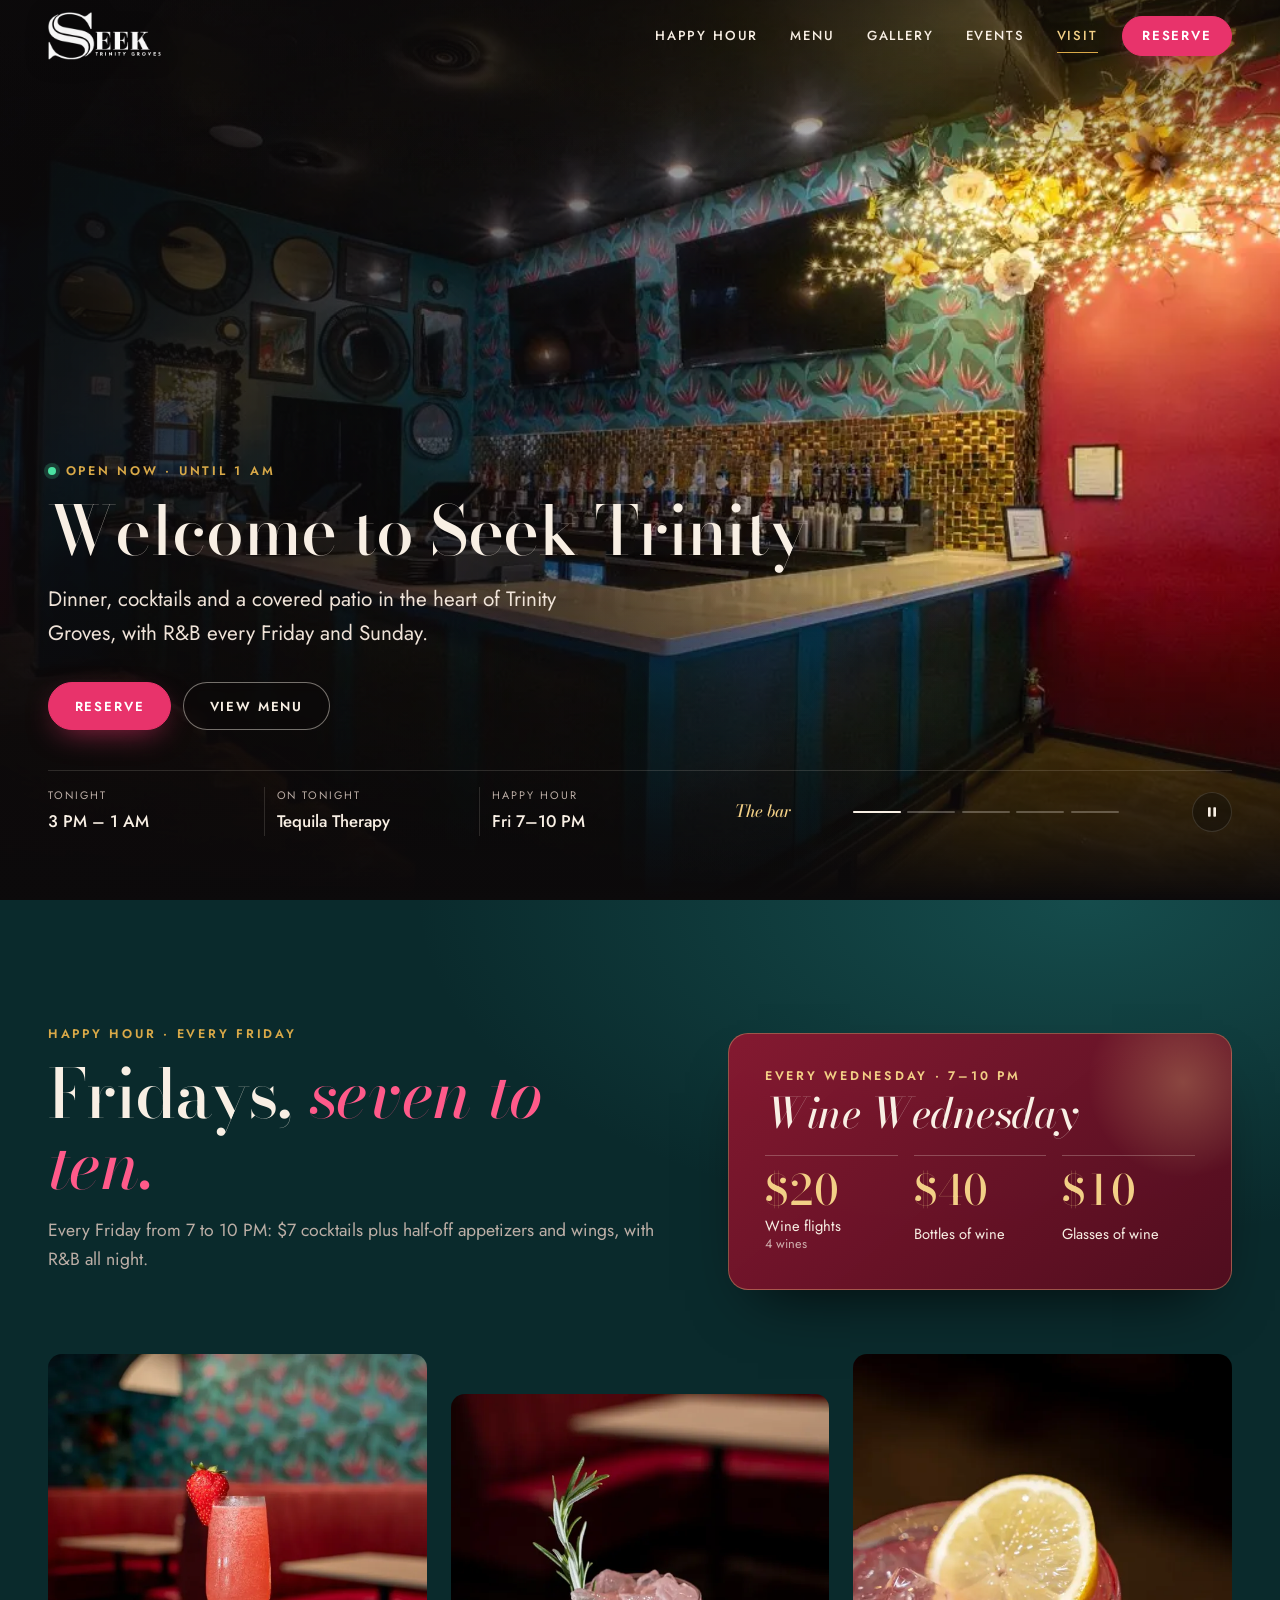
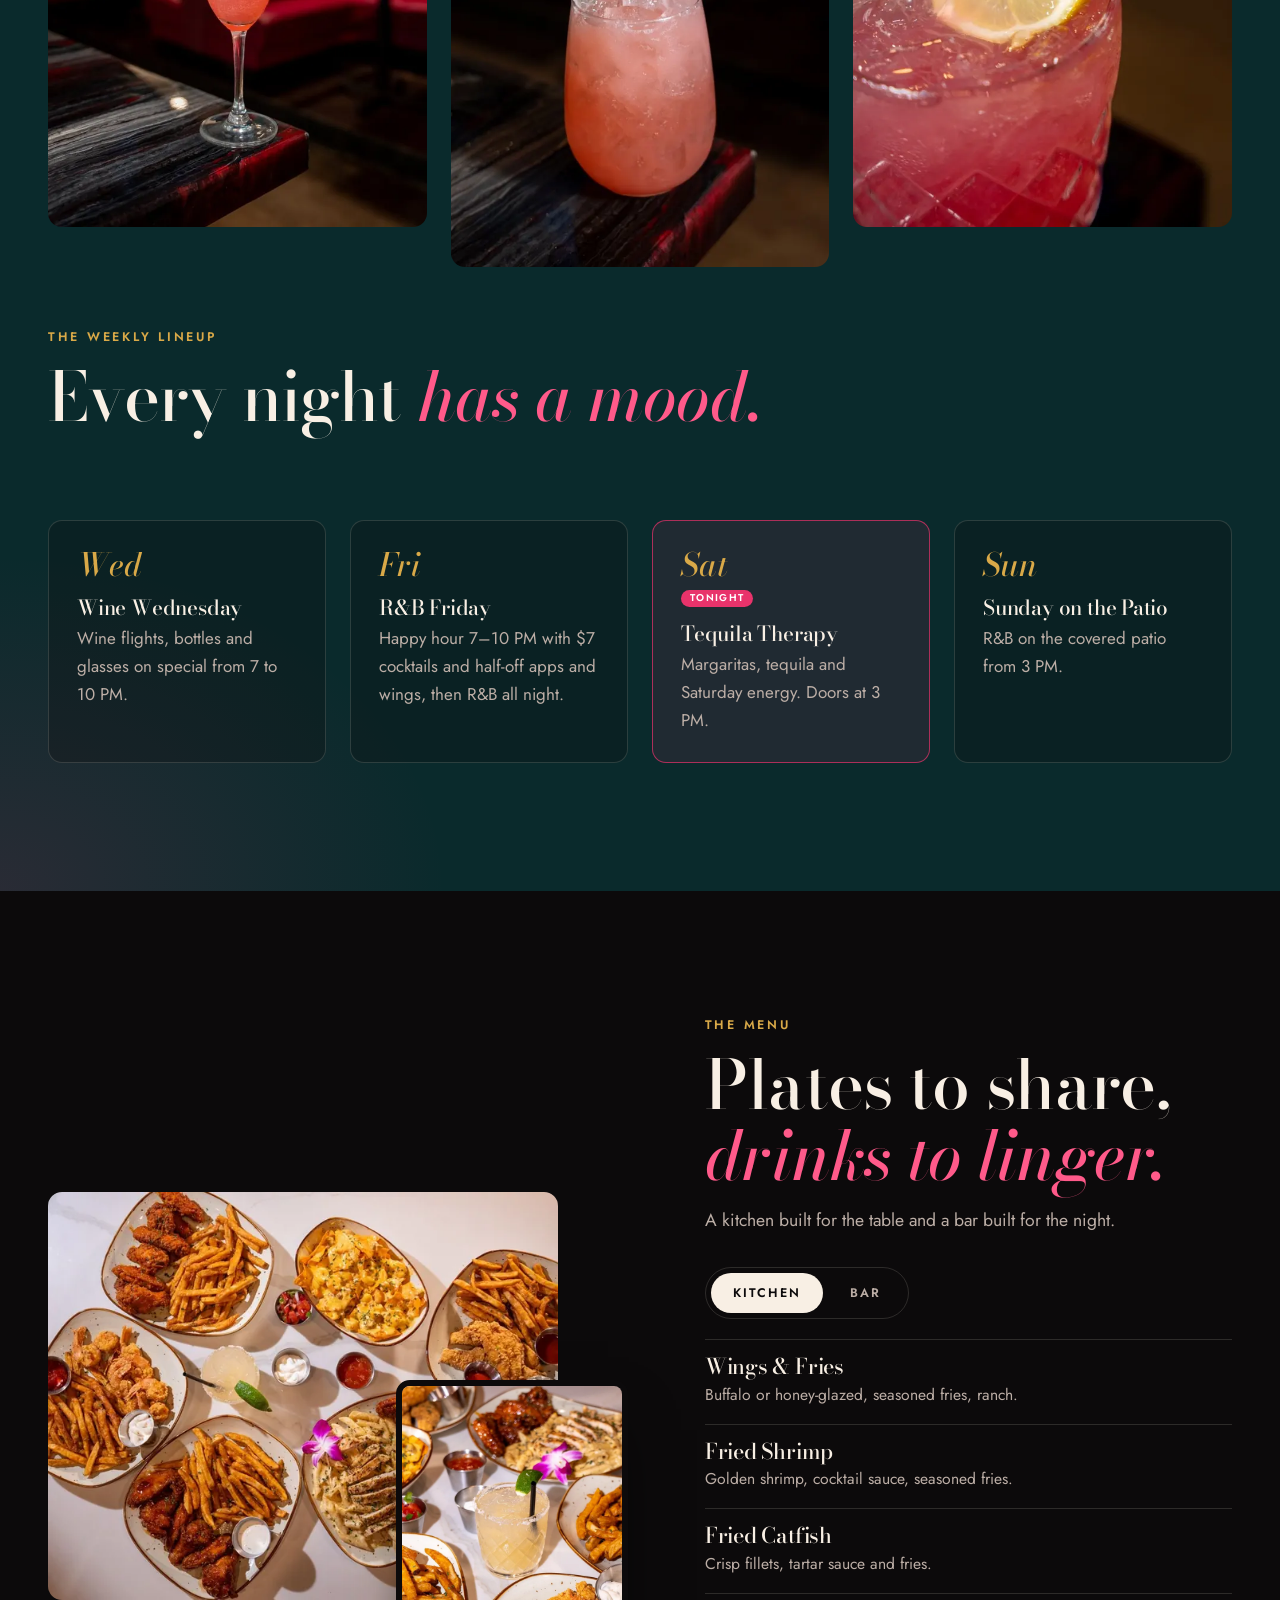
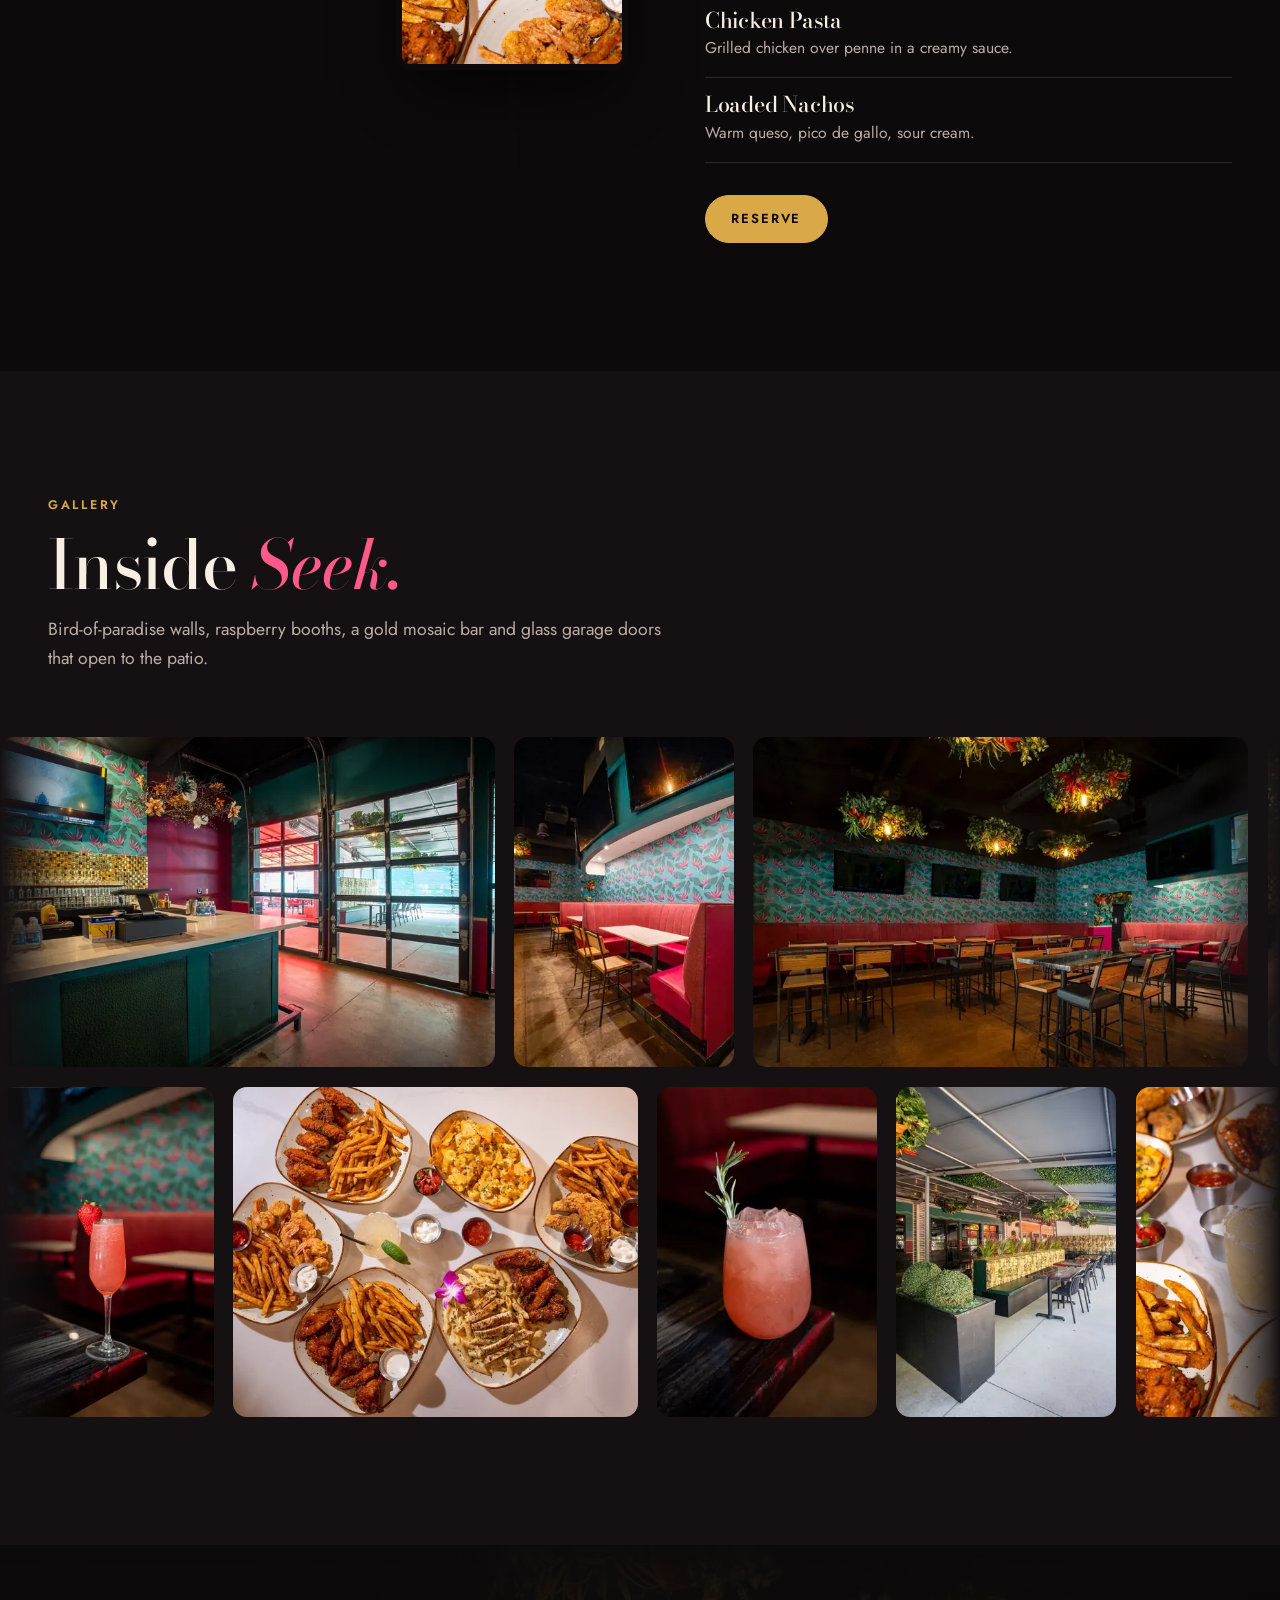
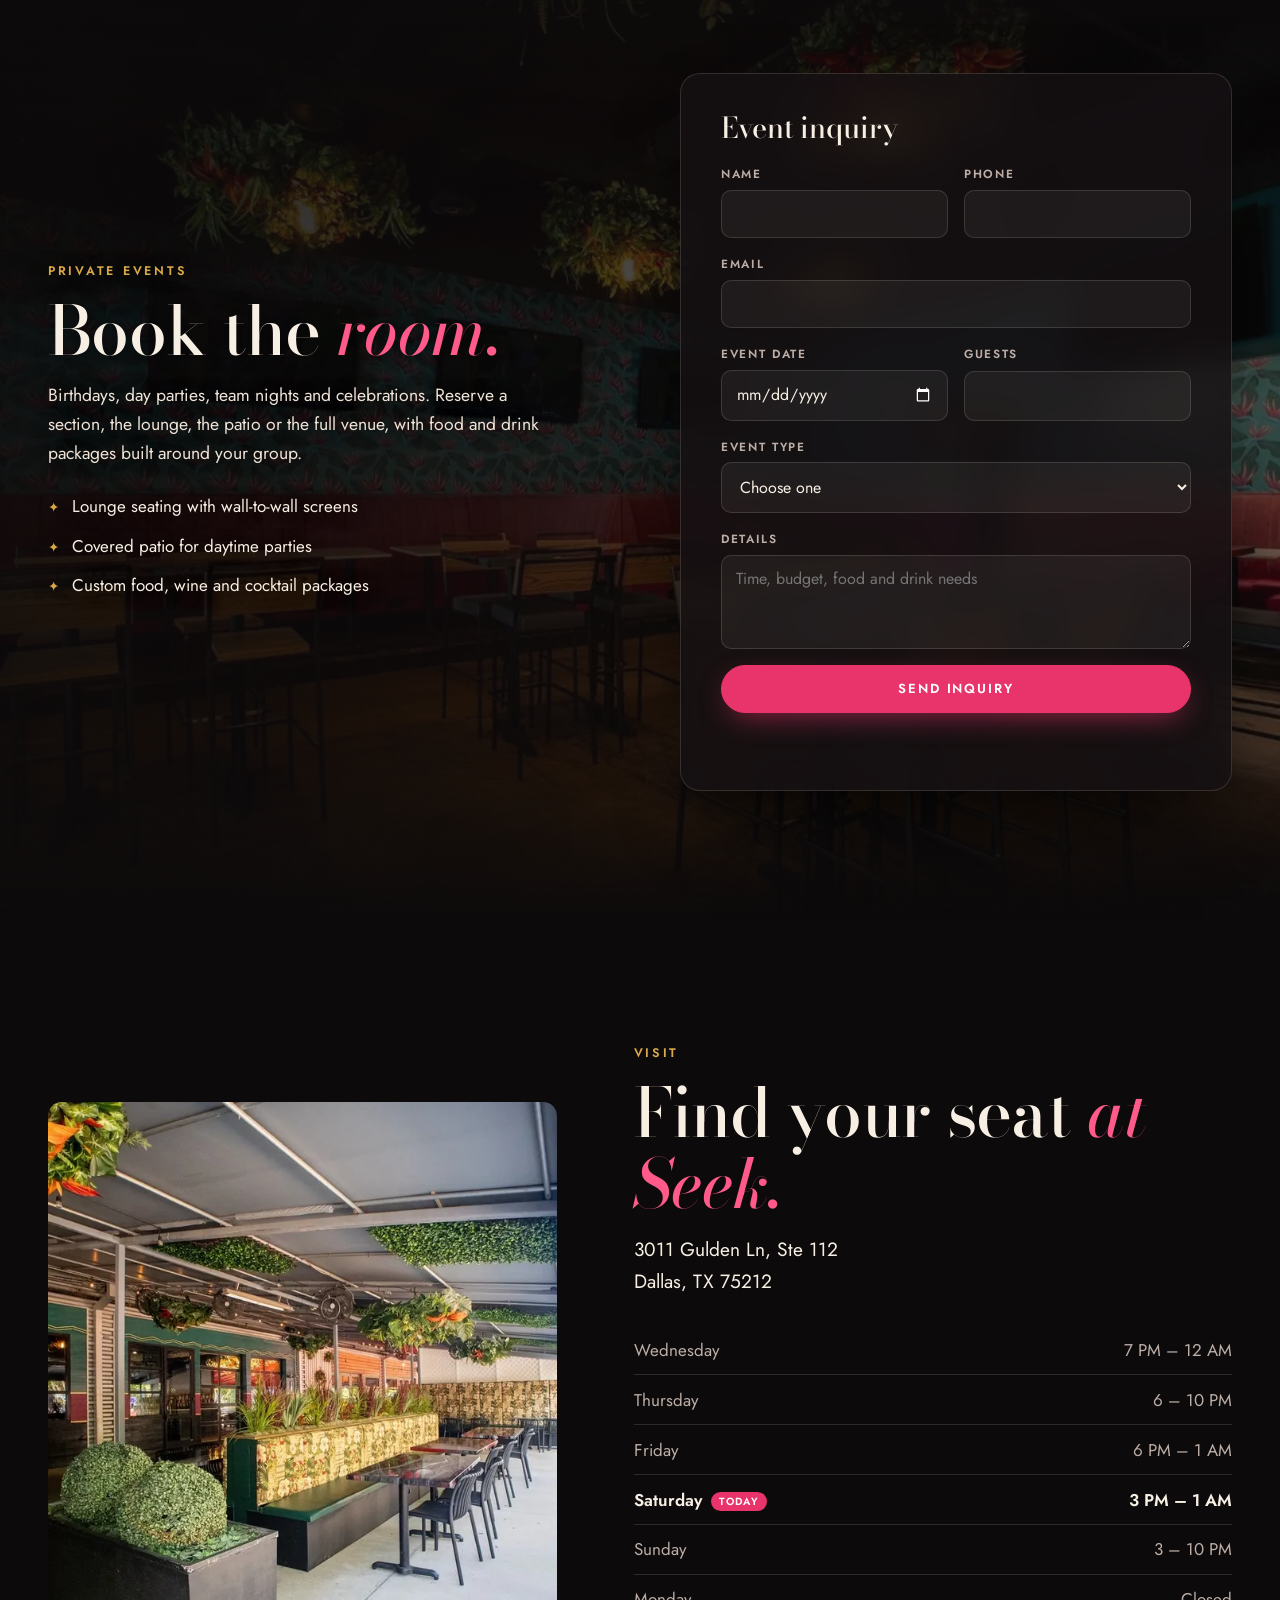
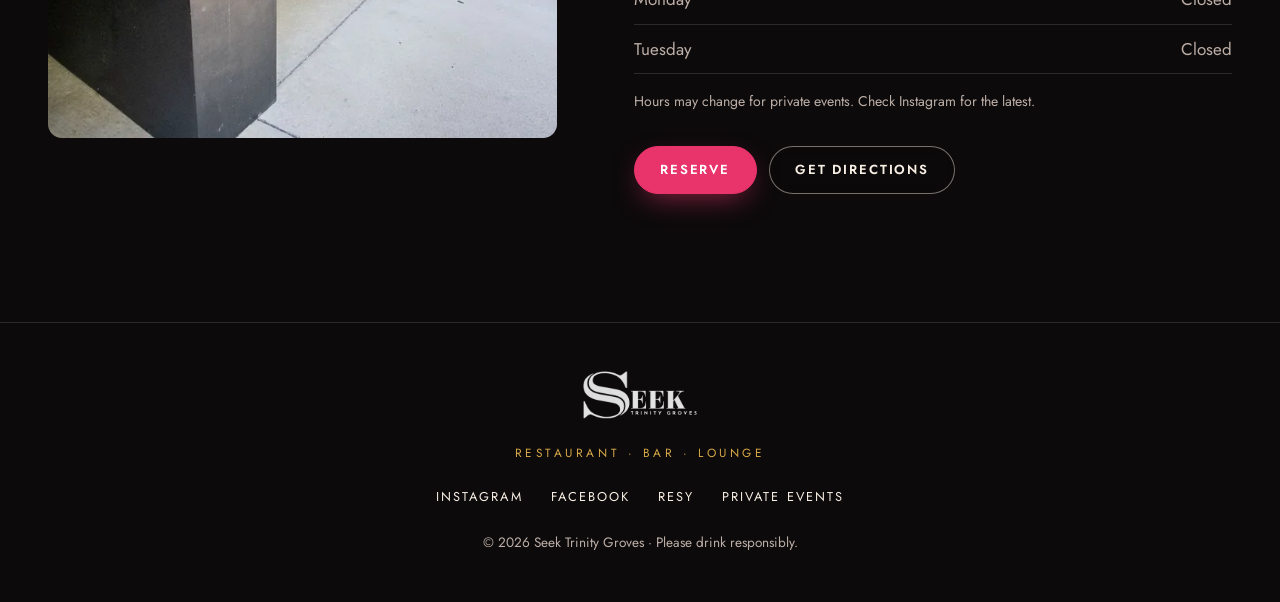
==== commit 3a9b79c1: "Update index.html" ====
--- a/public/index.html
+++ b/public/index.html
@@ -235,7 +235,7 @@
         <div class="section-head reveal">
           <p class="eyebrow">Gallery</p>
           <h2 id="galTitle">Inside <em>Seek.</em></h2>
-          <p>Bird-of-paradise walls, raspberry booths, a gold mosaic bar and glass garage doors that open to the patio. Hover to pause, tap a photo to open it.</p>
+          <p>Bird-of-paradise walls, raspberry booths, a gold mosaic bar and glass garage doors that open to the patio.</p>
         </div>
       </div>
       <div class="marquee" data-gallery>
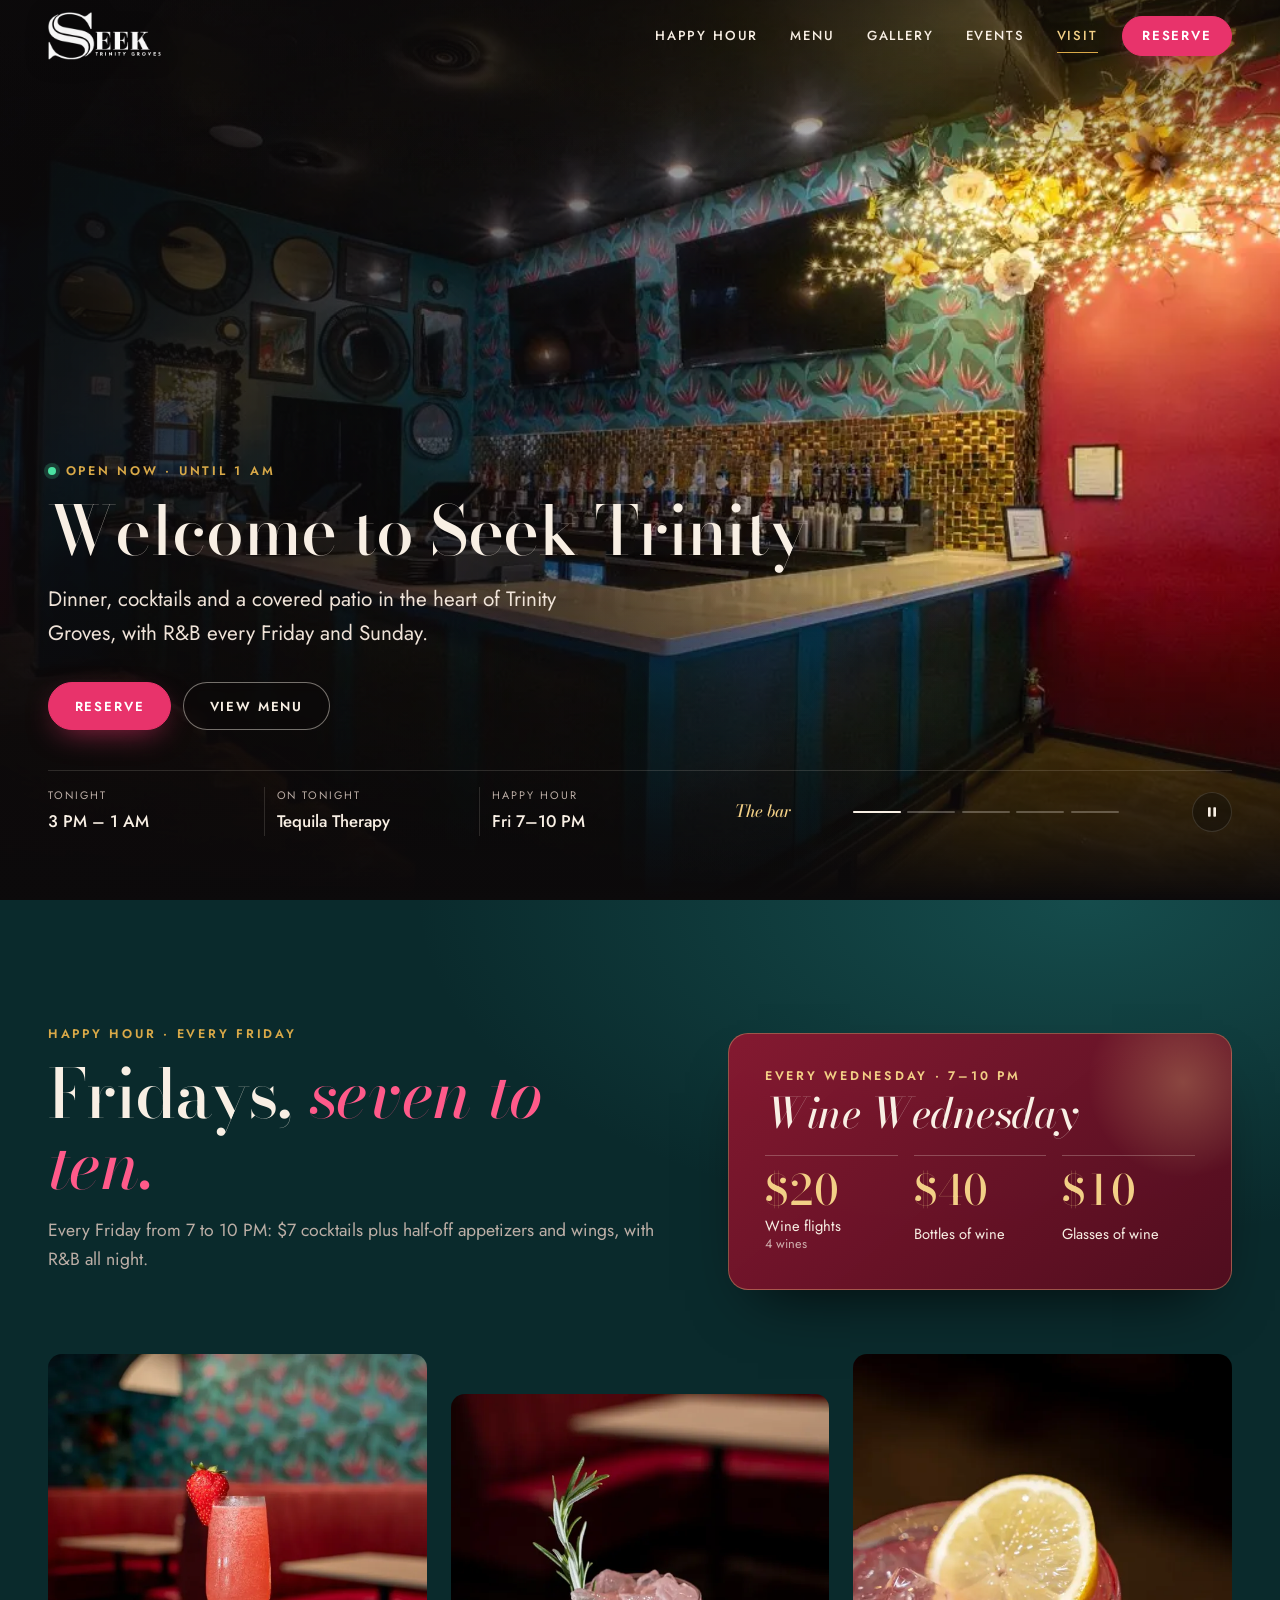
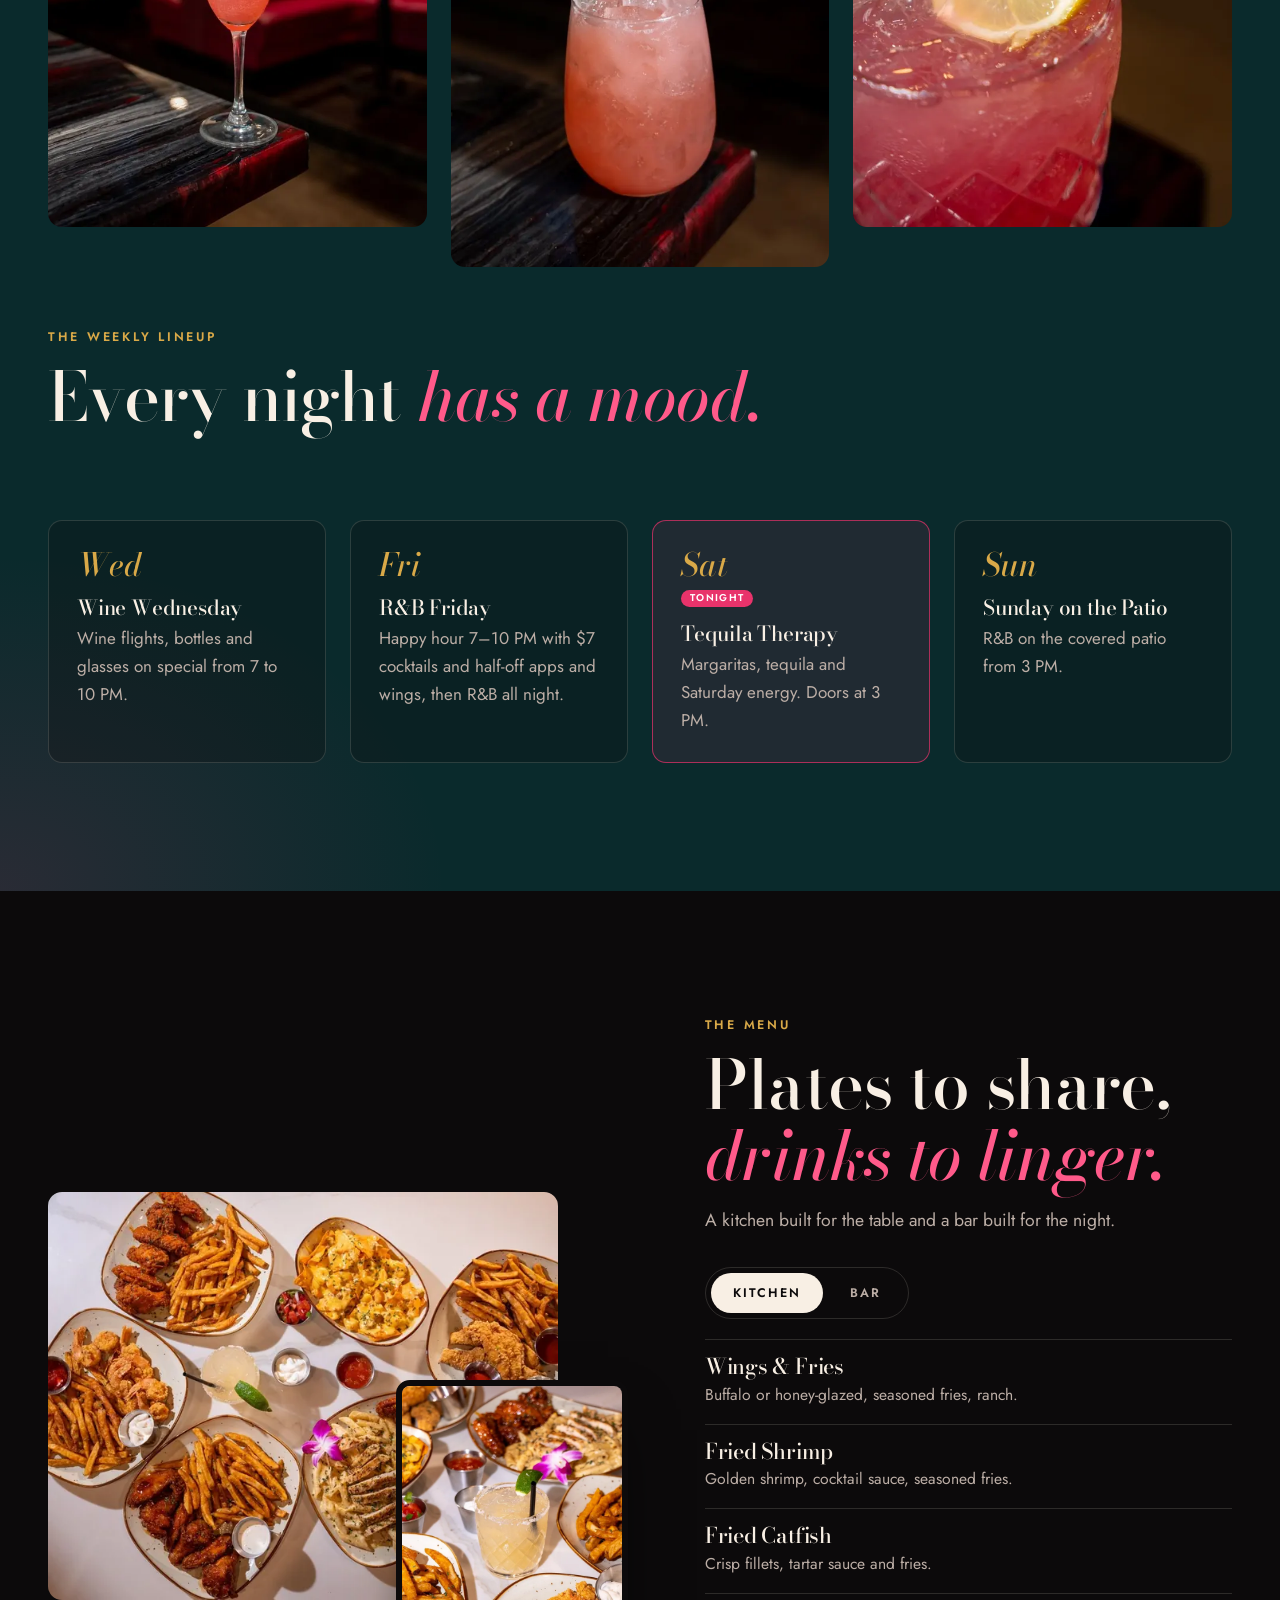
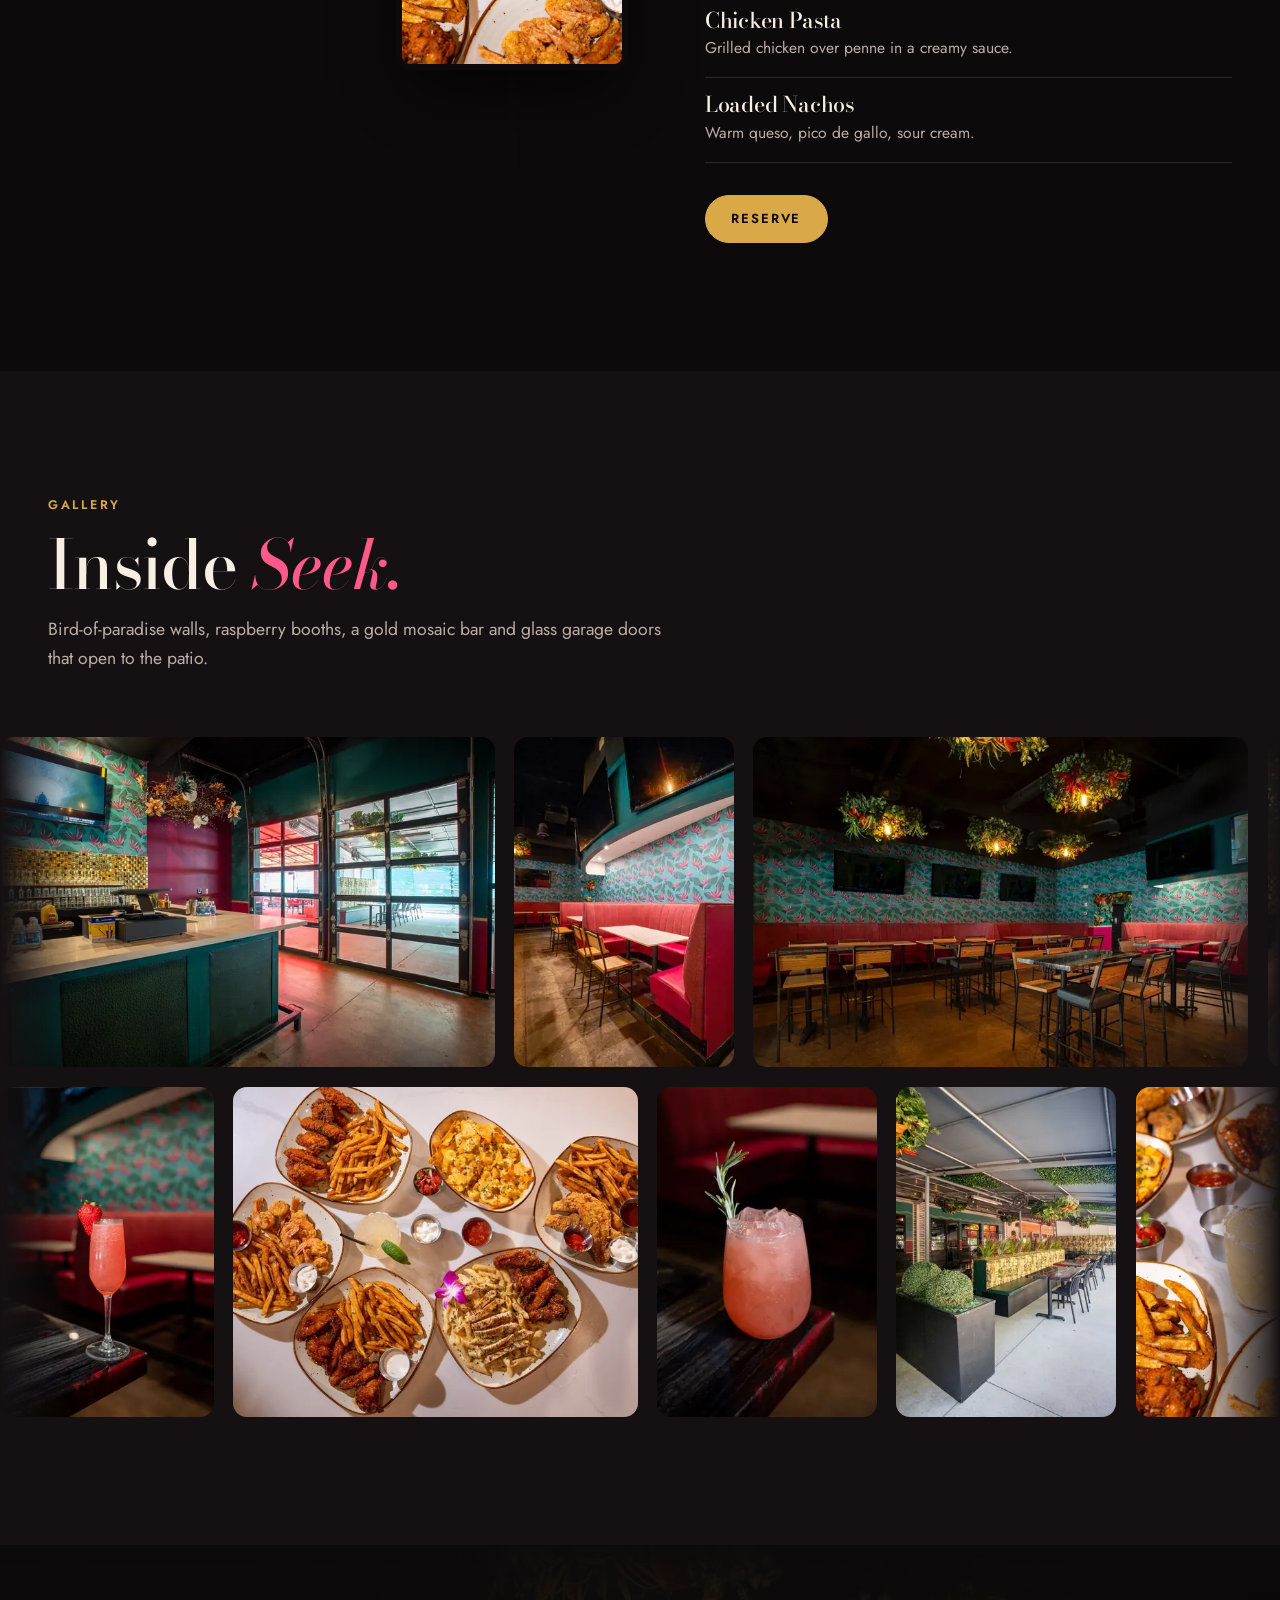
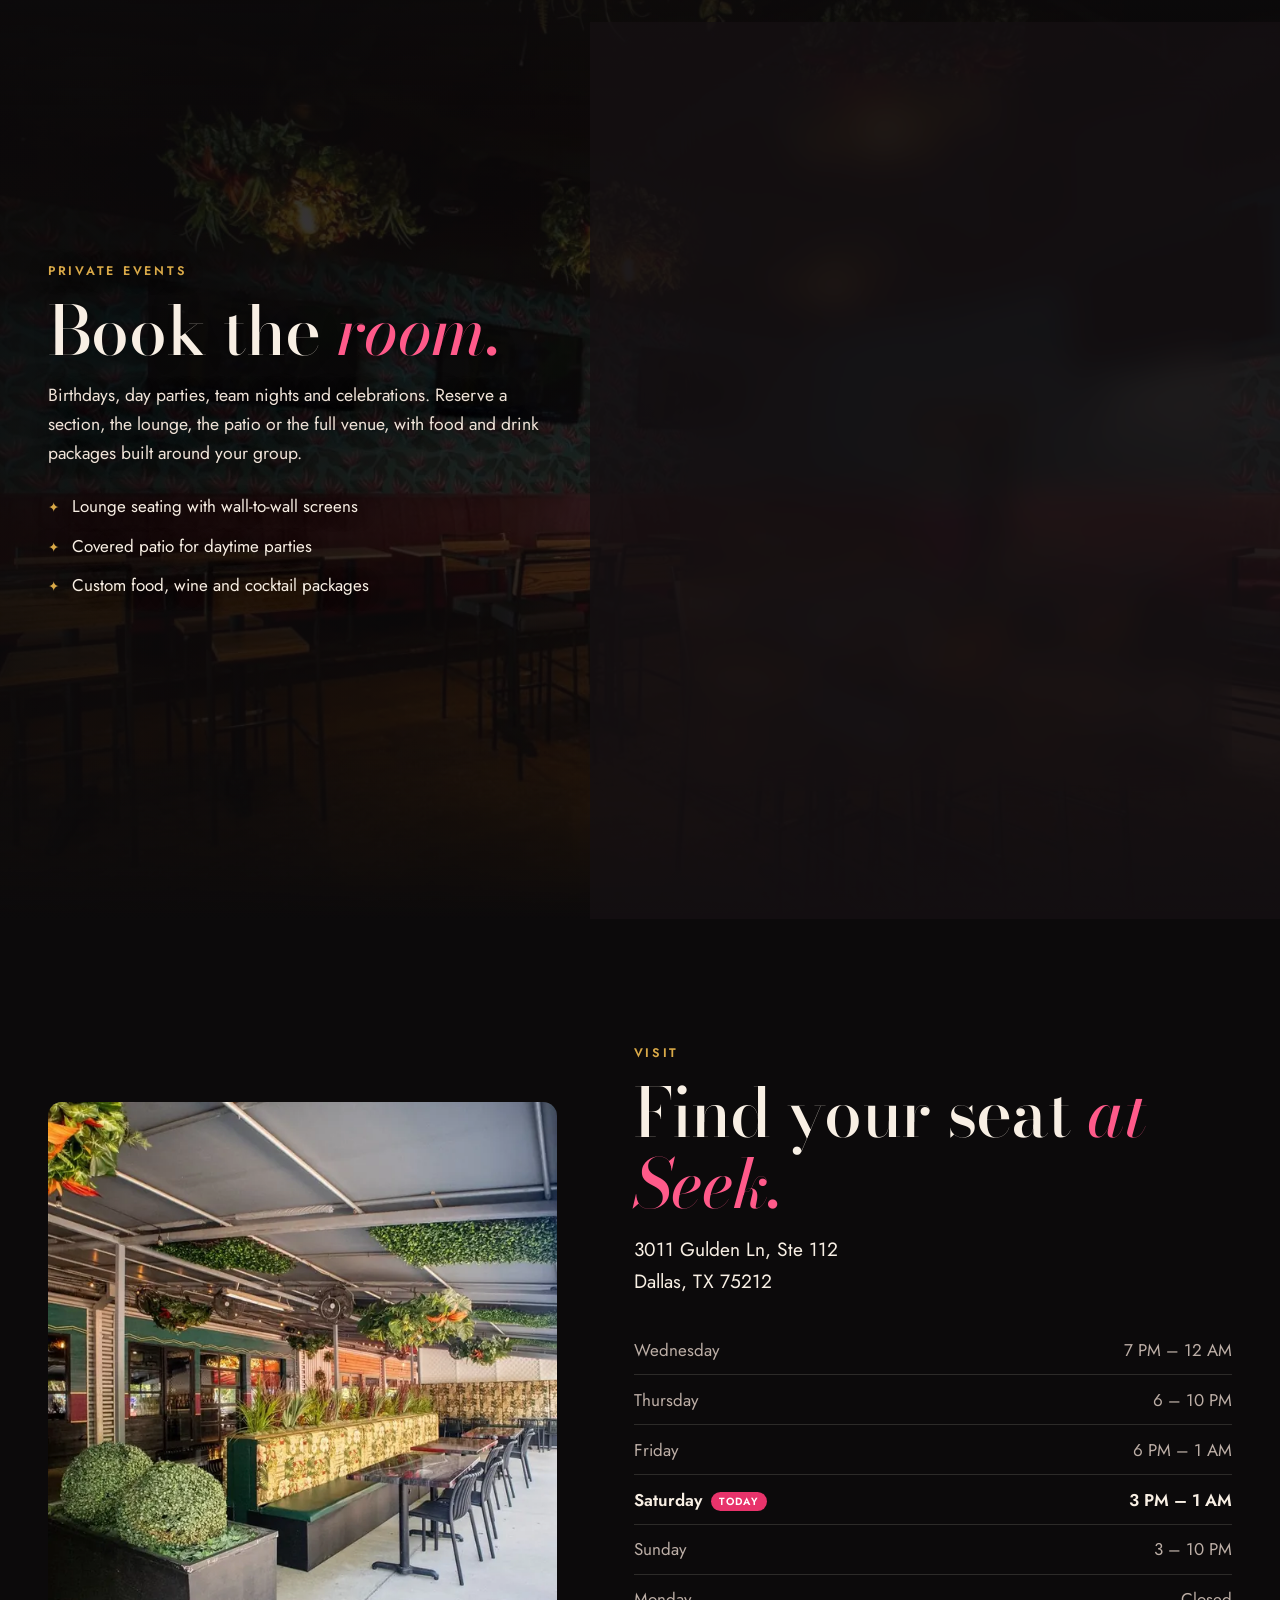
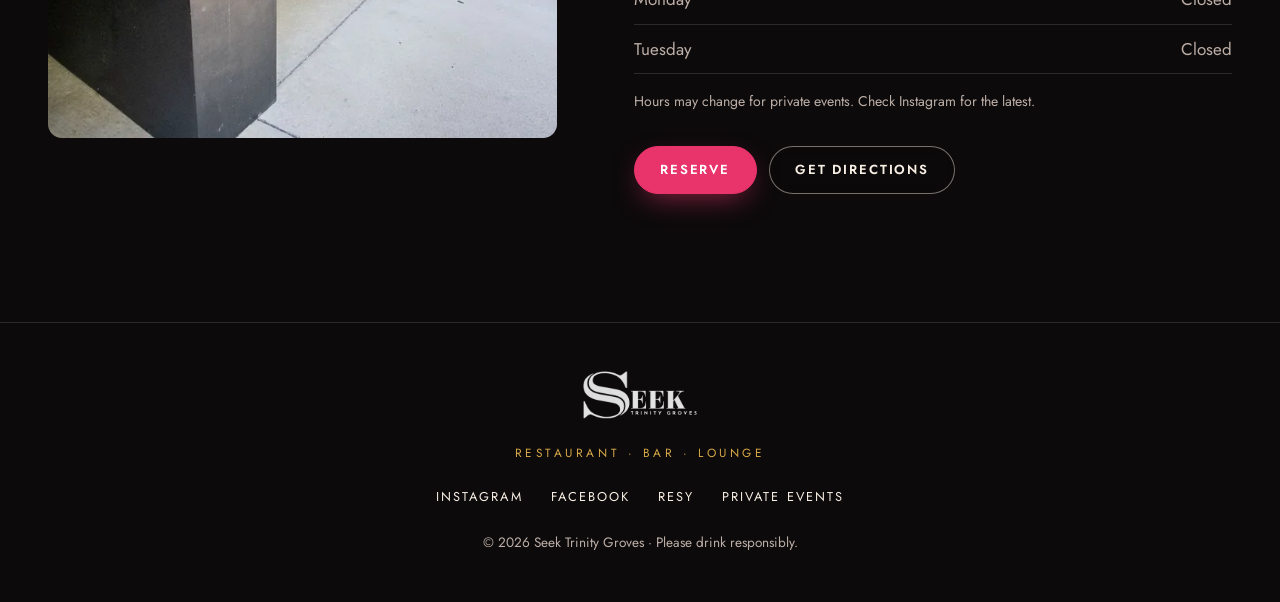
==== commit 81547471: "Update index.html" ====
(no text change in the page or its own stylesheets)
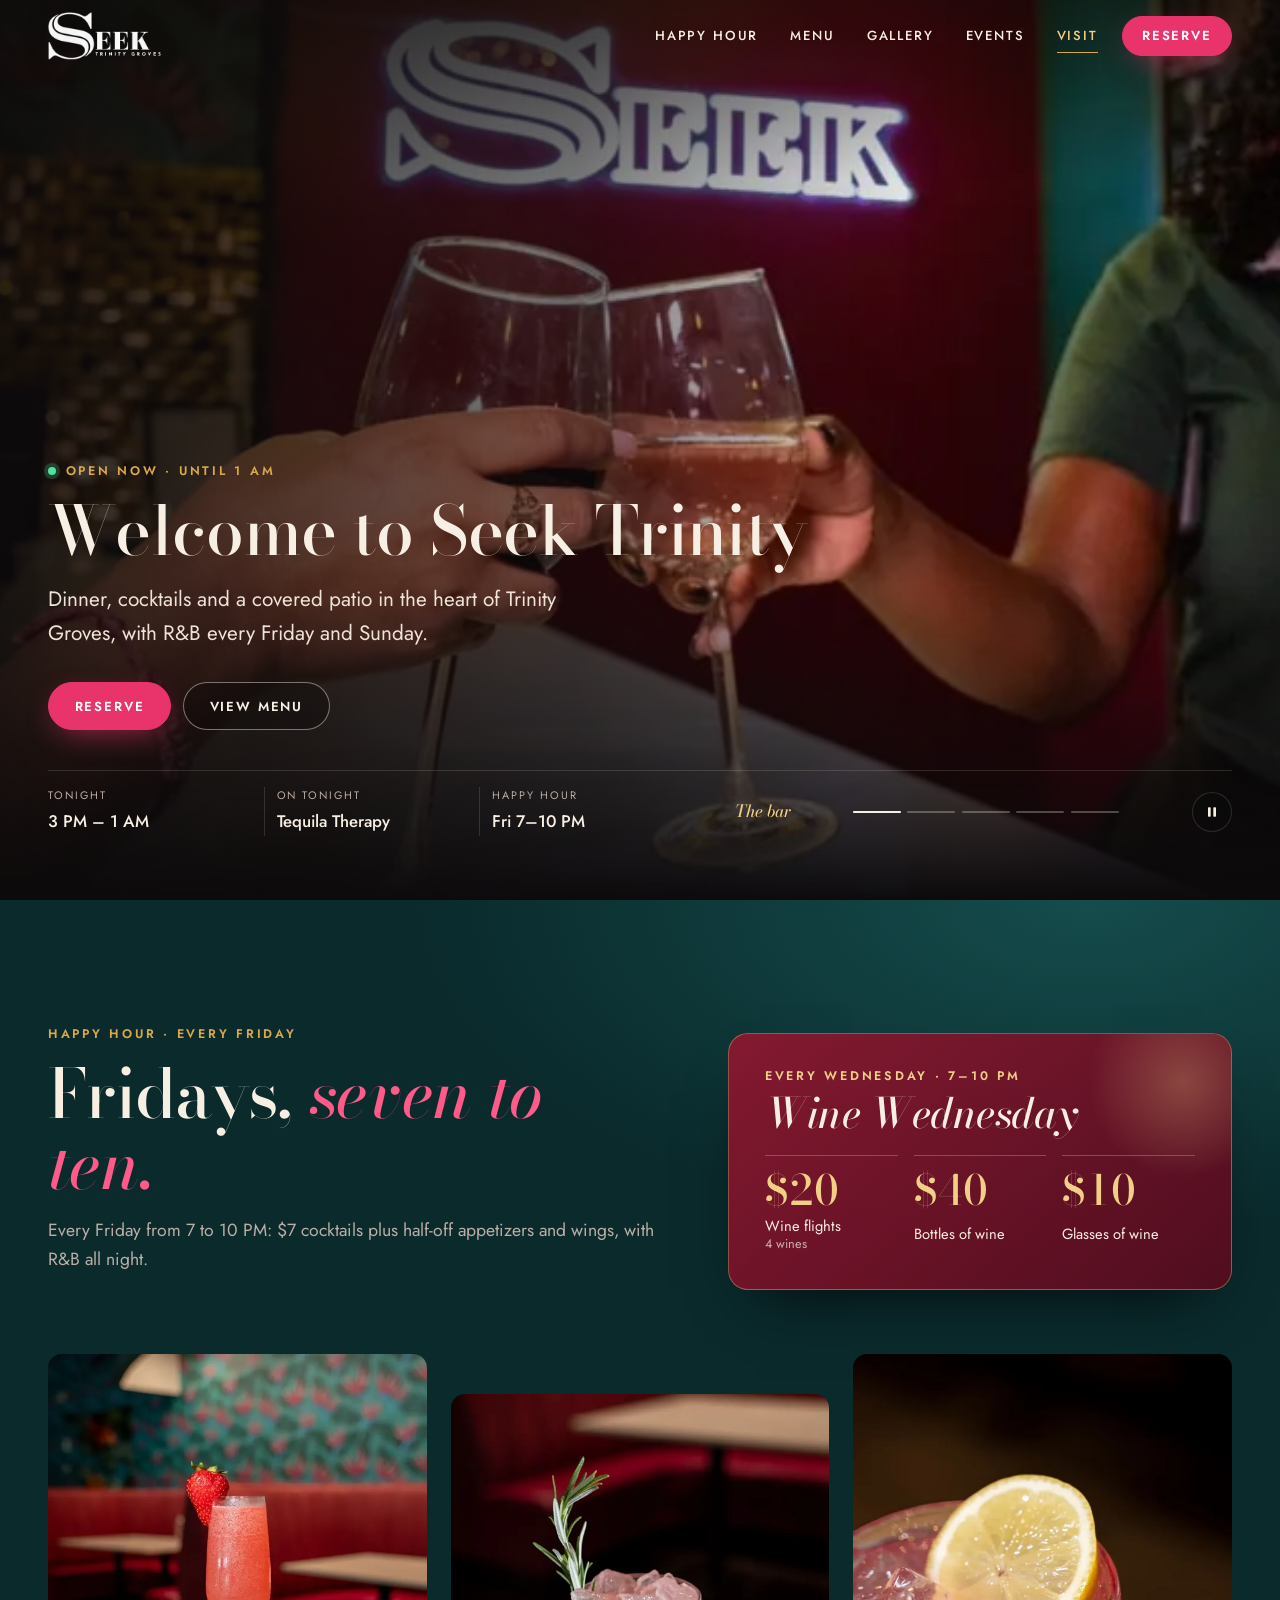
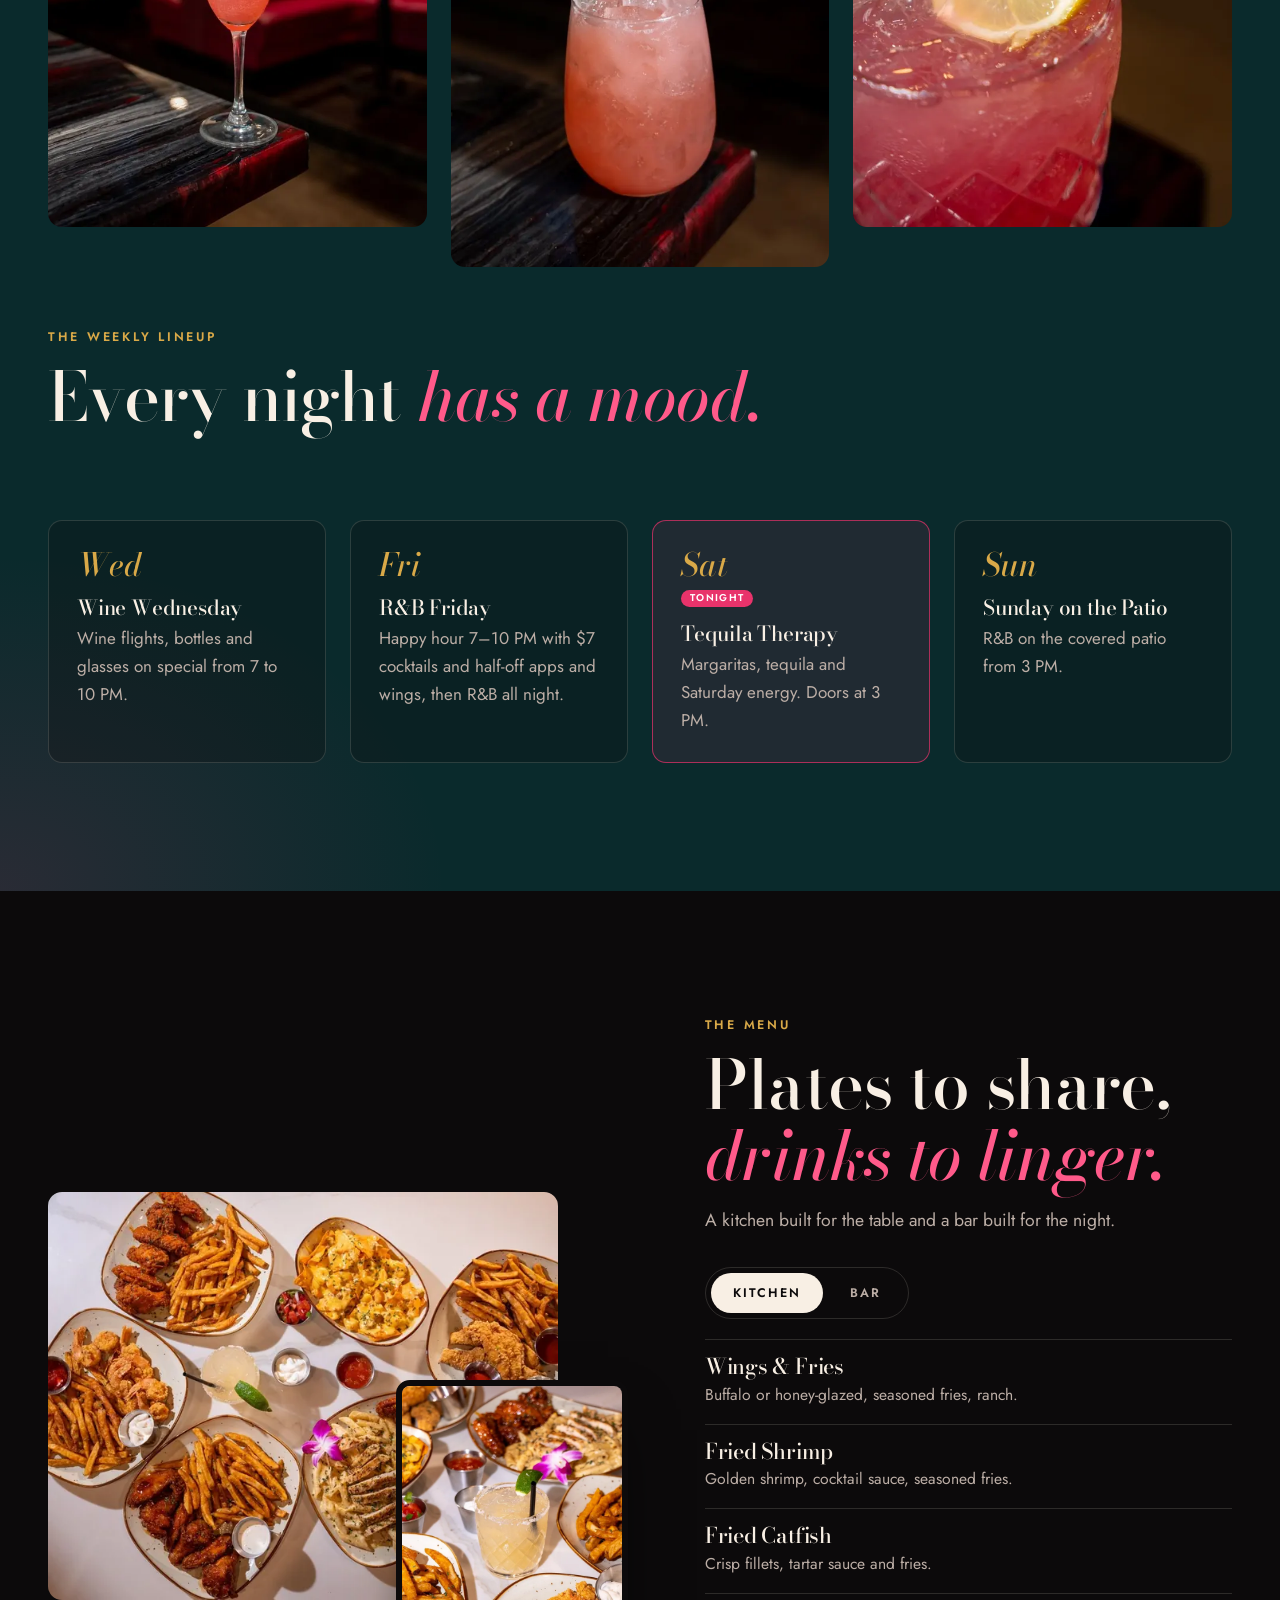
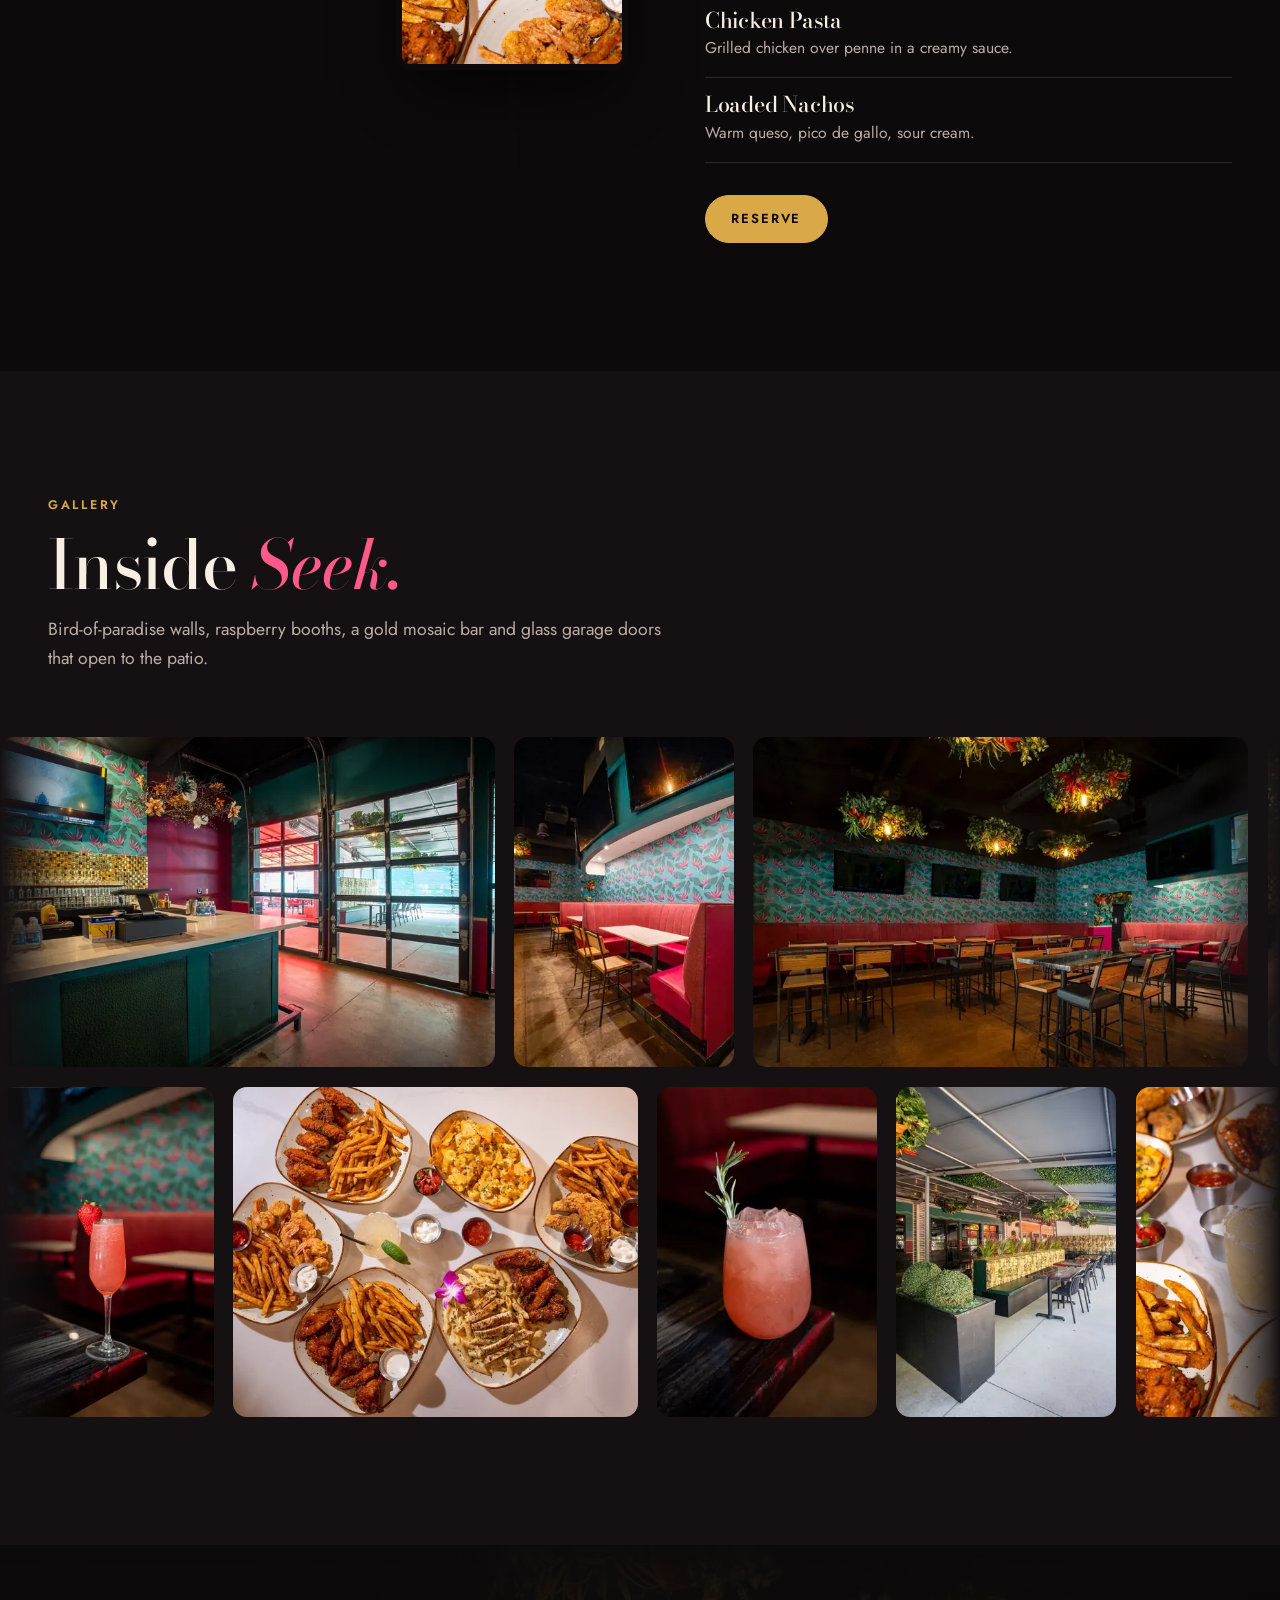
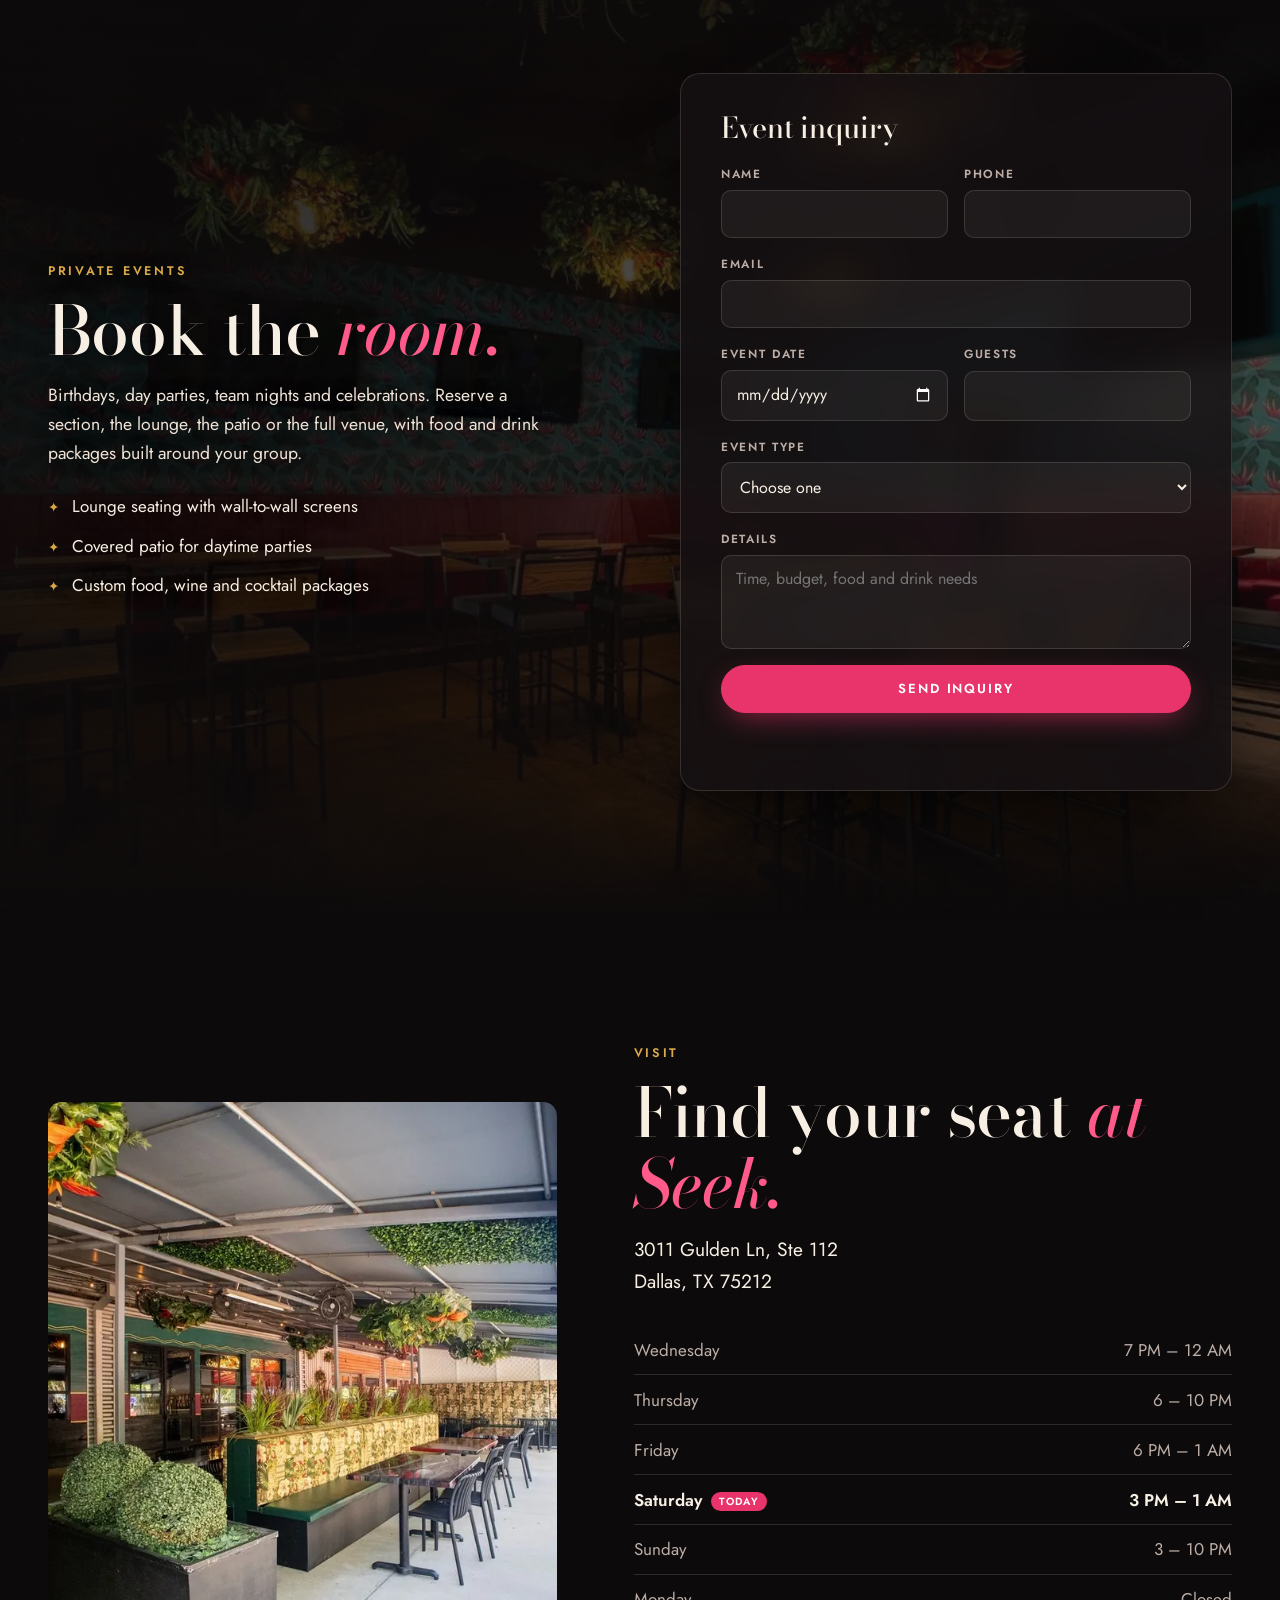
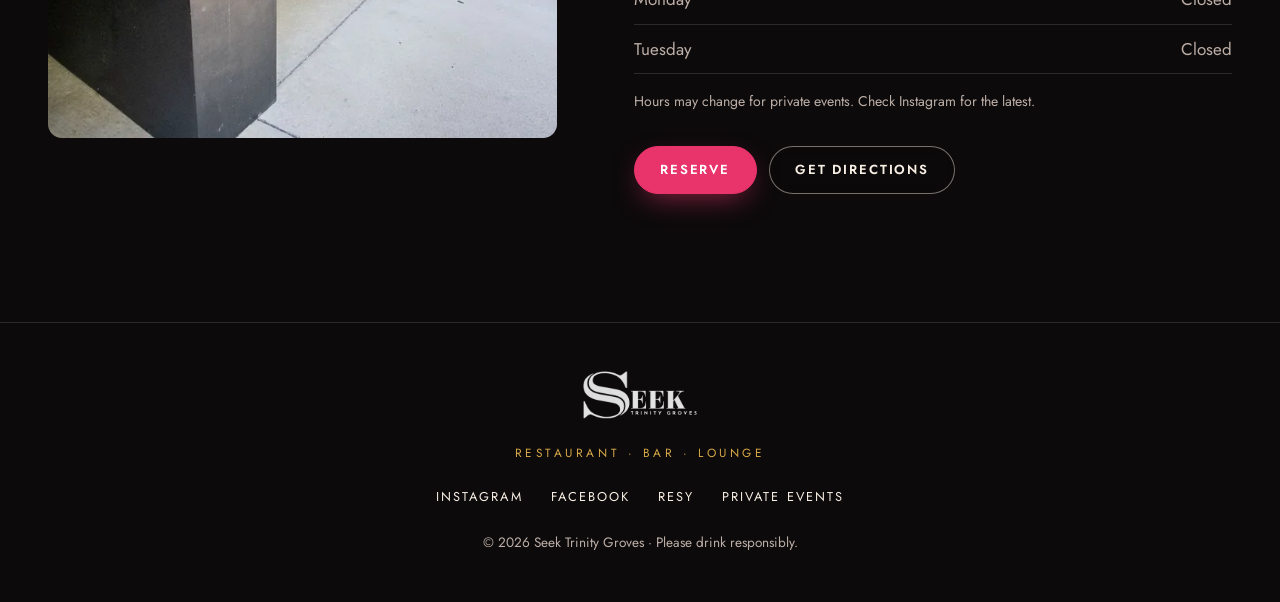
==== commit e37c22a0: "Update index.html" ====
--- a/public/index.html
+++ b/public/index.html
@@ -366,7 +366,7 @@
   <nav class="action-bar" aria-label="Quick actions">
     <a href="https://resy.com/cities/dallas-fort-worth-tx/venues/seek-trinity-groves" target="_blank" rel="noopener" class="primary">Reserve</a>
     <a href="#menu">Menu</a>
-    <a href="#events">Events</a>
+    <a href="#happ-hour">Events</a>
     <a href="https://www.google.com/maps/search/?api=1&amp;query=Seek+Trinity+Groves+3011+Gulden+Ln+Ste+112+Dallas+TX+75212" target="_blank" rel="noopener">Directions</a>
   </nav>
 
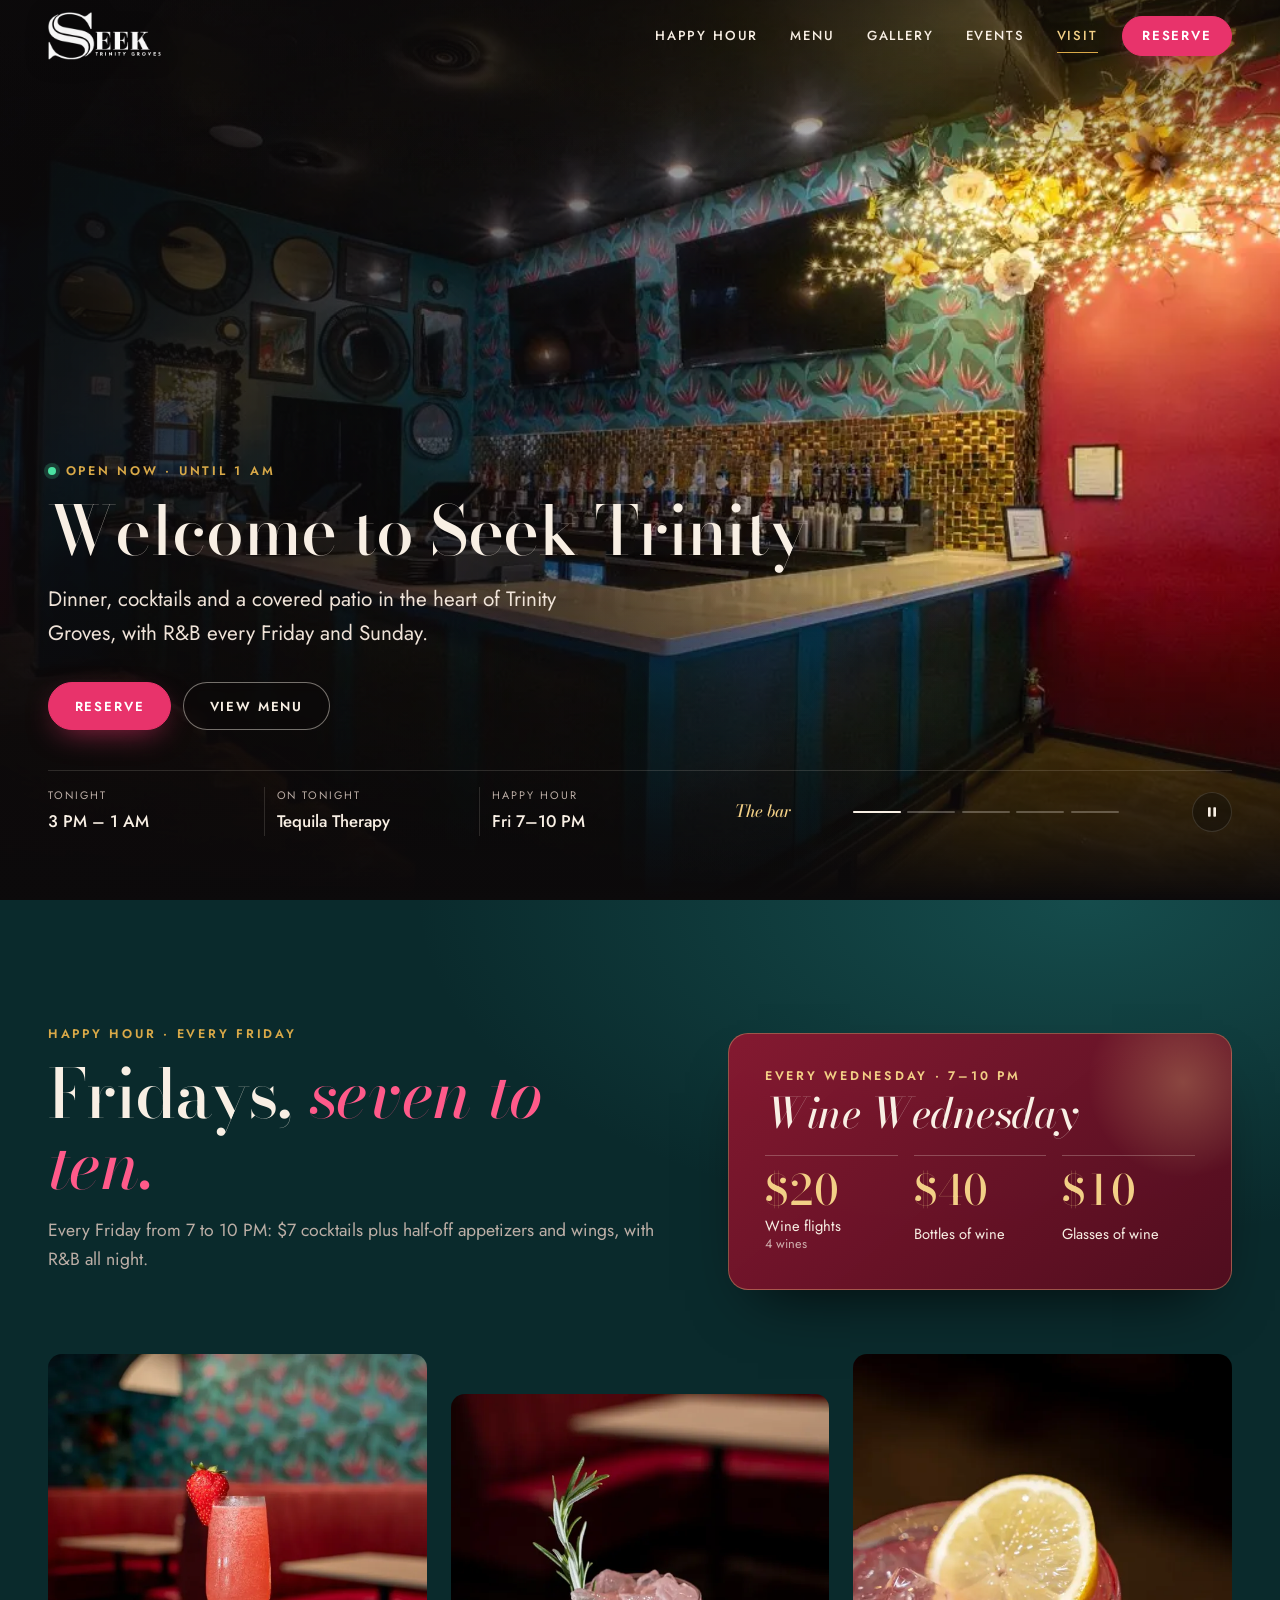
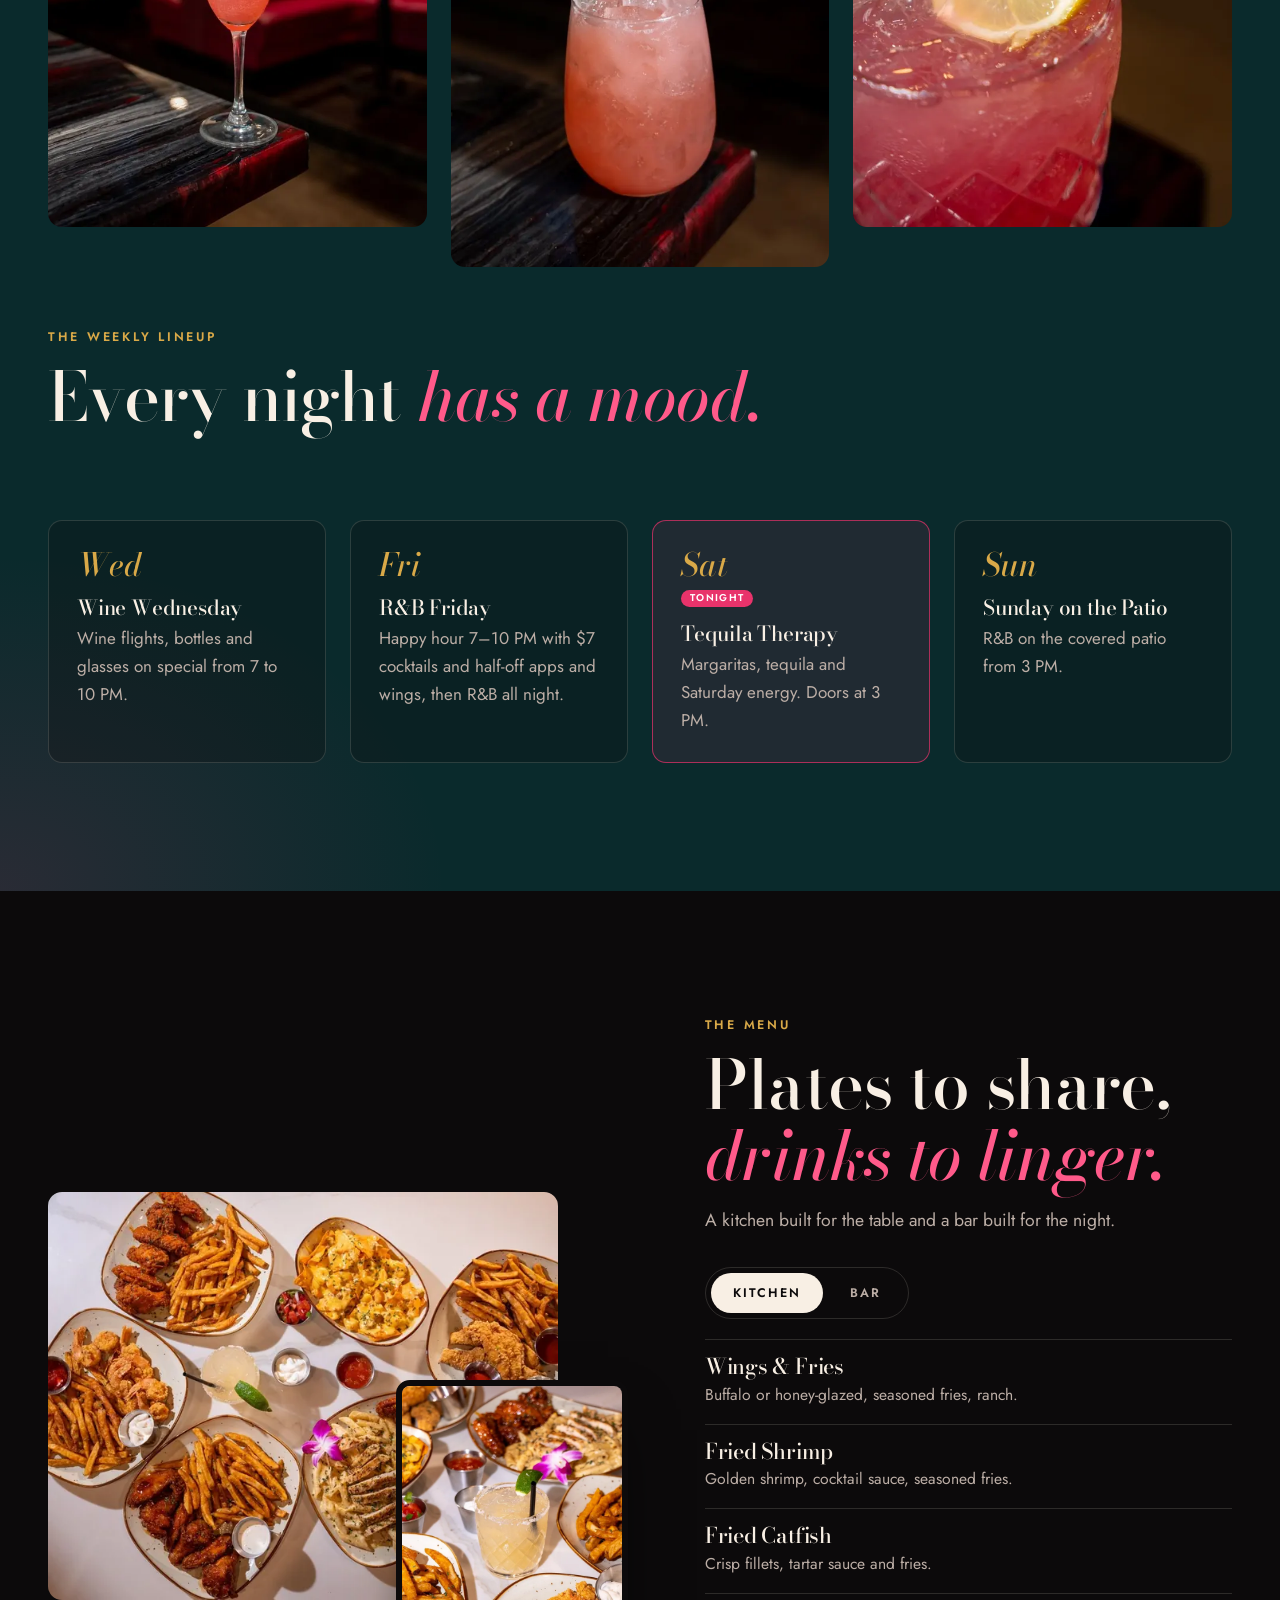
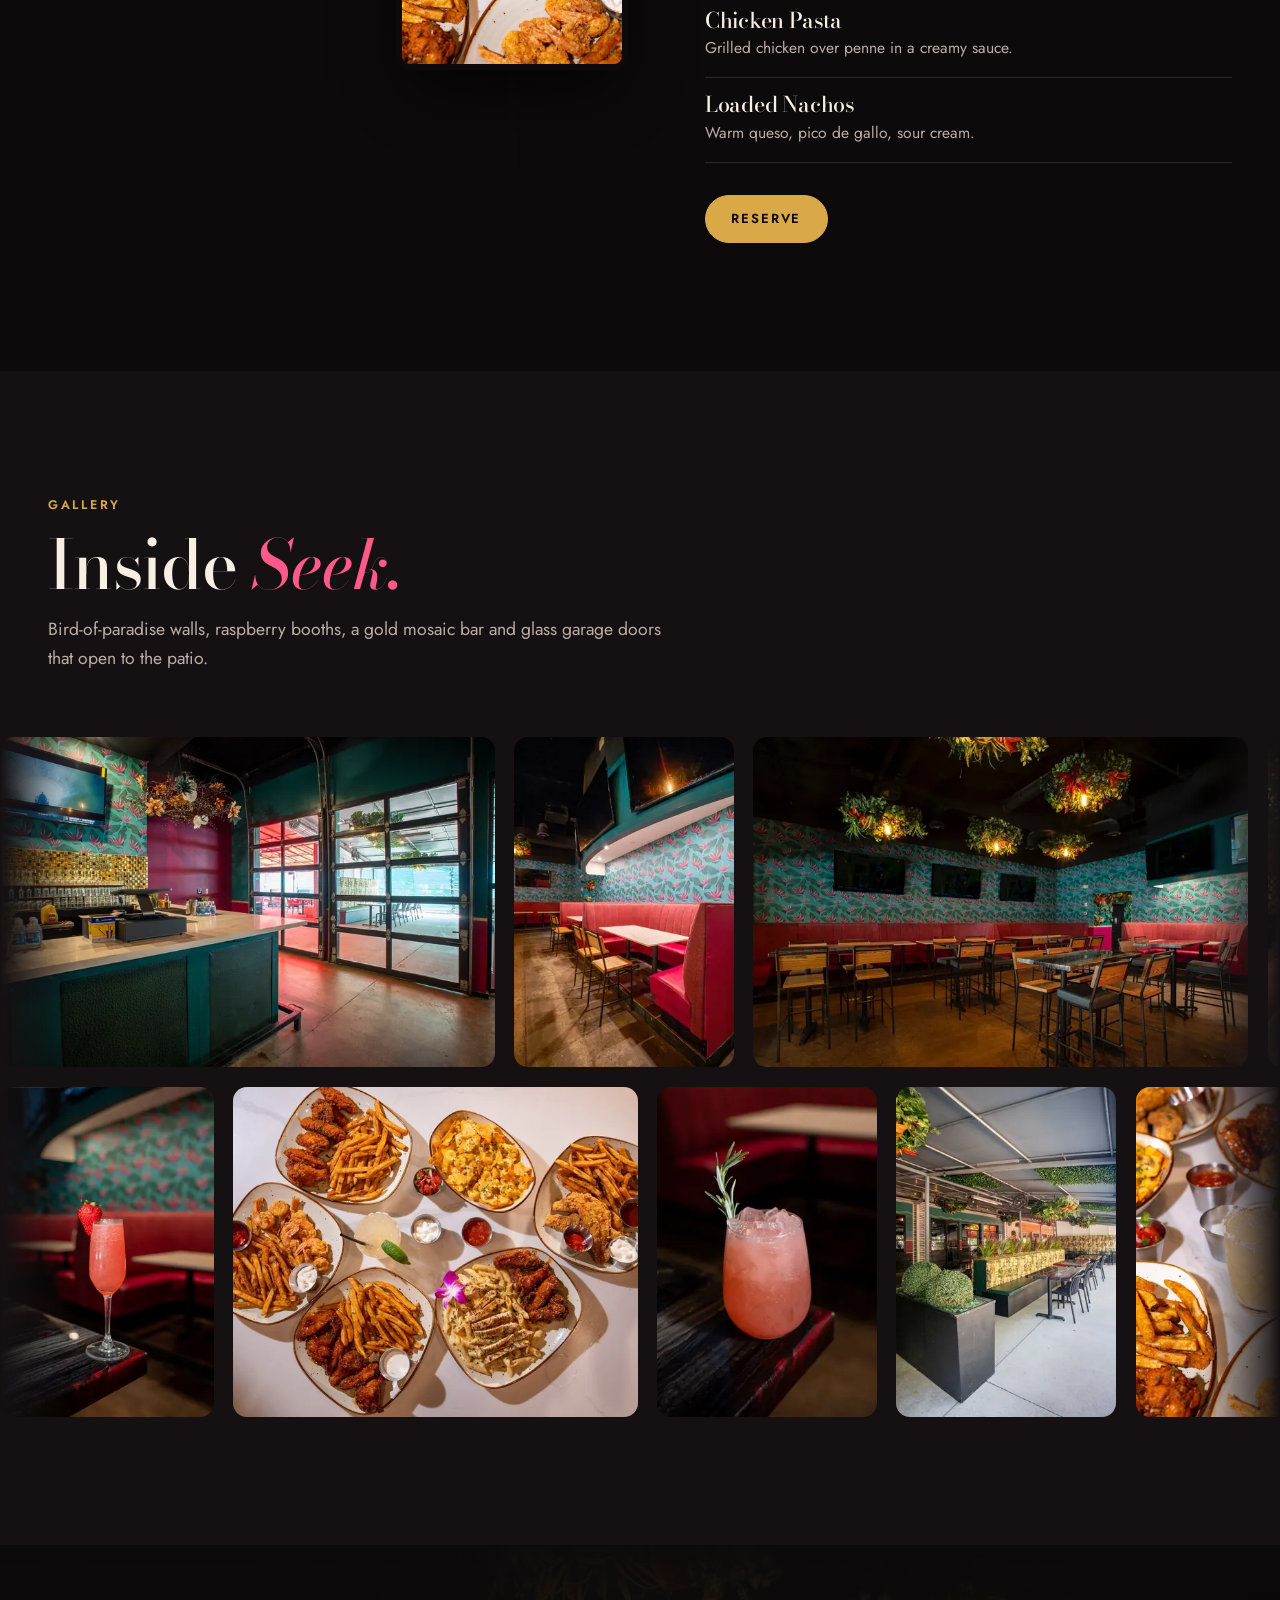
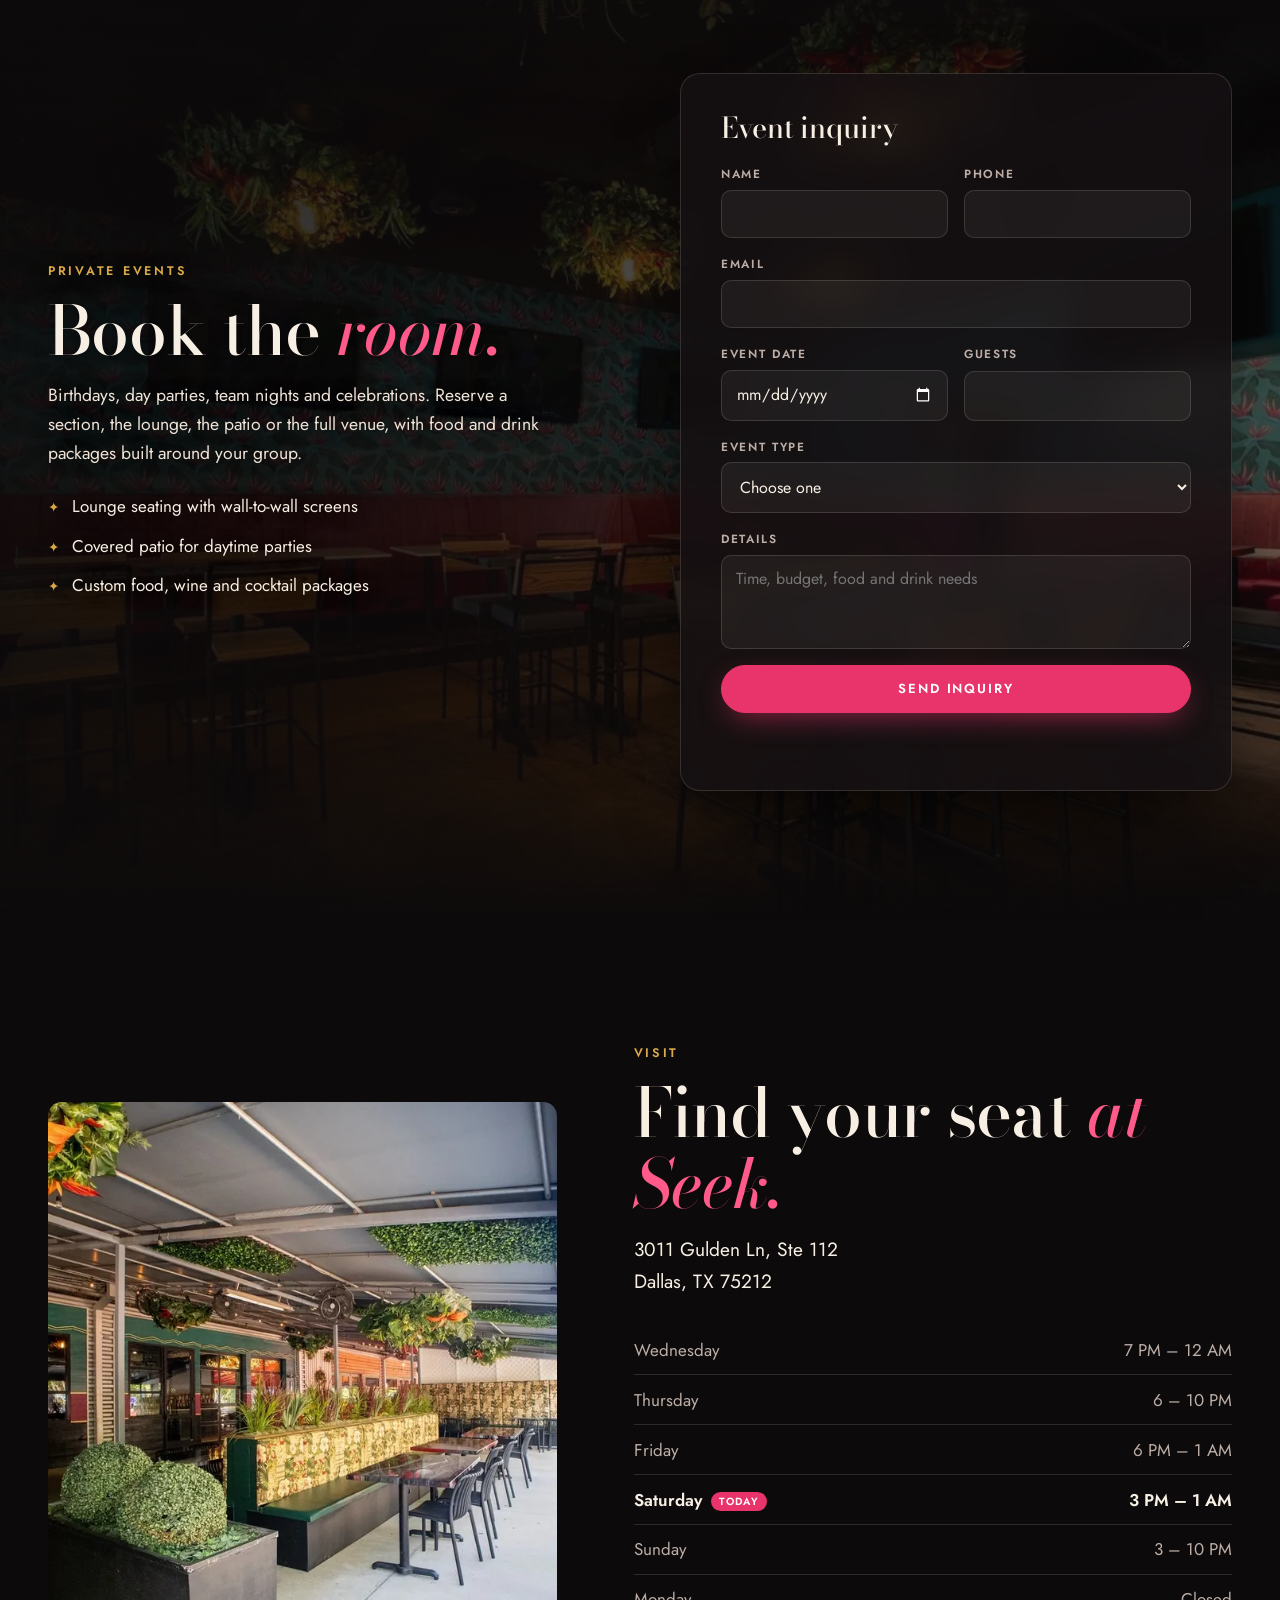
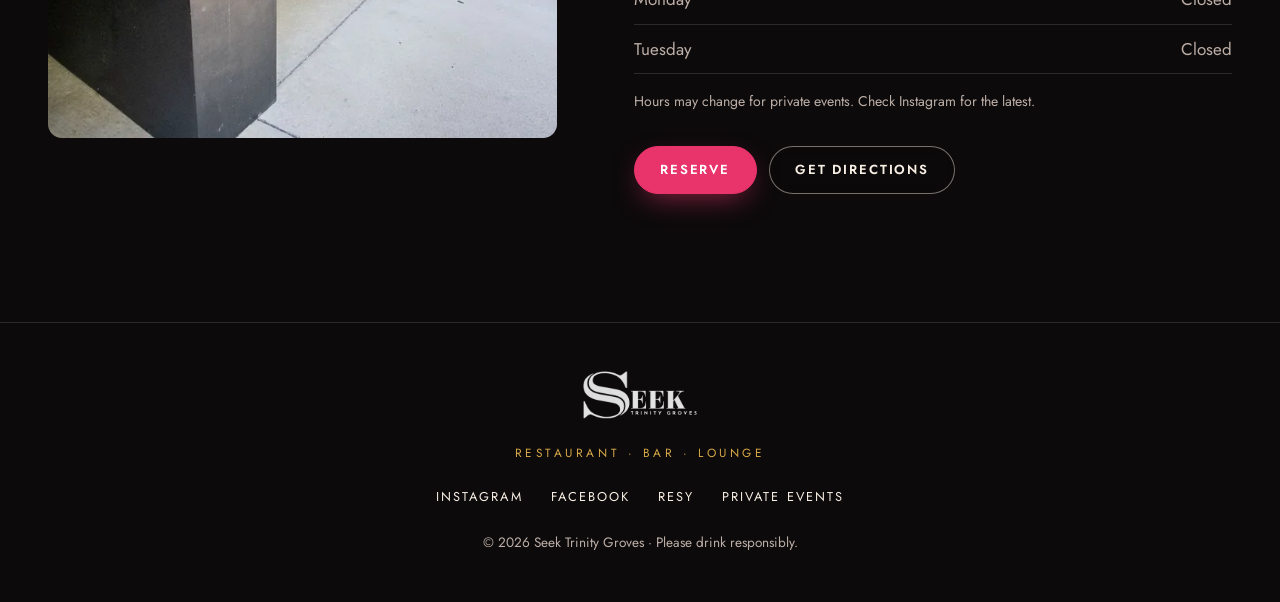
==== commit 0a63d548: "Update index.html" ====
--- a/public/index.html
+++ b/public/index.html
@@ -366,7 +366,7 @@
   <nav class="action-bar" aria-label="Quick actions">
     <a href="https://resy.com/cities/dallas-fort-worth-tx/venues/seek-trinity-groves" target="_blank" rel="noopener" class="primary">Reserve</a>
     <a href="#menu">Menu</a>
-    <a href="#happ-hour">Events</a>
+    <a href="#happy-hour">Events</a>
     <a href="https://www.google.com/maps/search/?api=1&amp;query=Seek+Trinity+Groves+3011+Gulden+Ln+Ste+112+Dallas+TX+75212" target="_blank" rel="noopener">Directions</a>
   </nav>
 
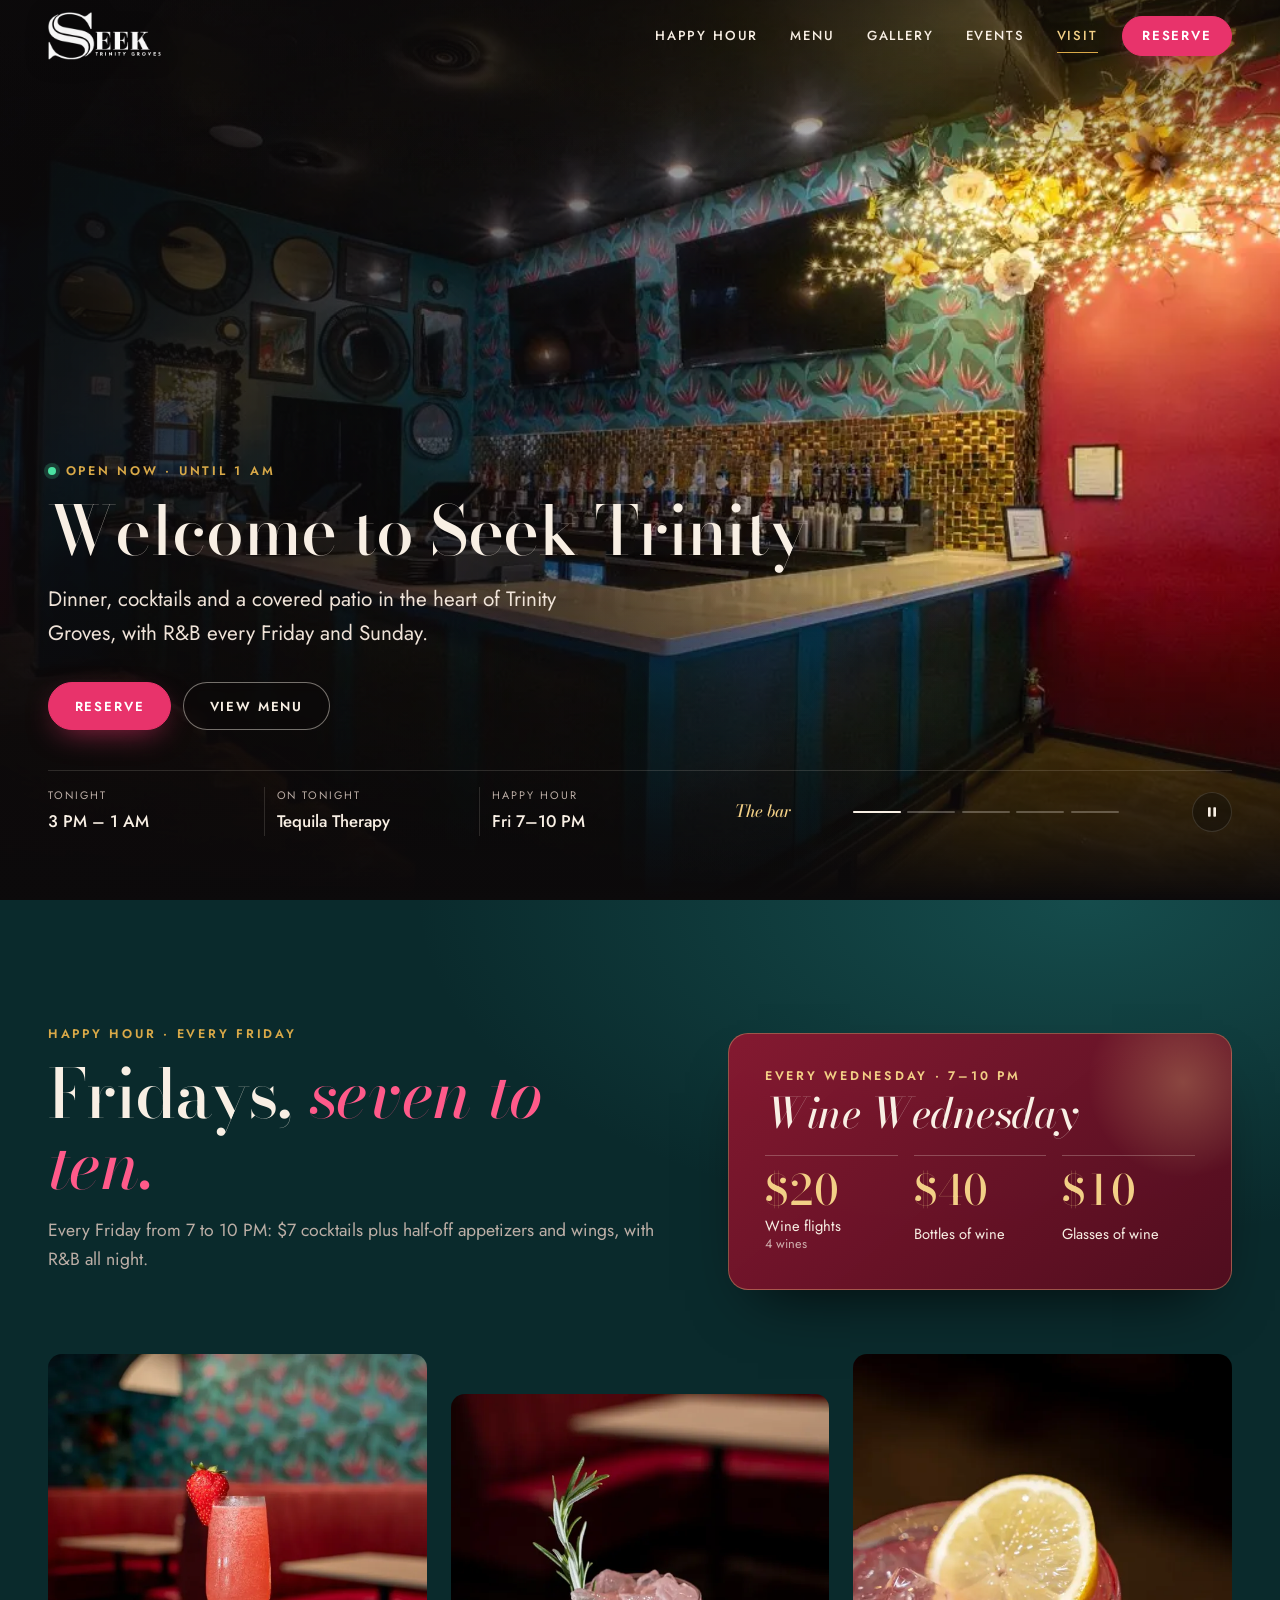
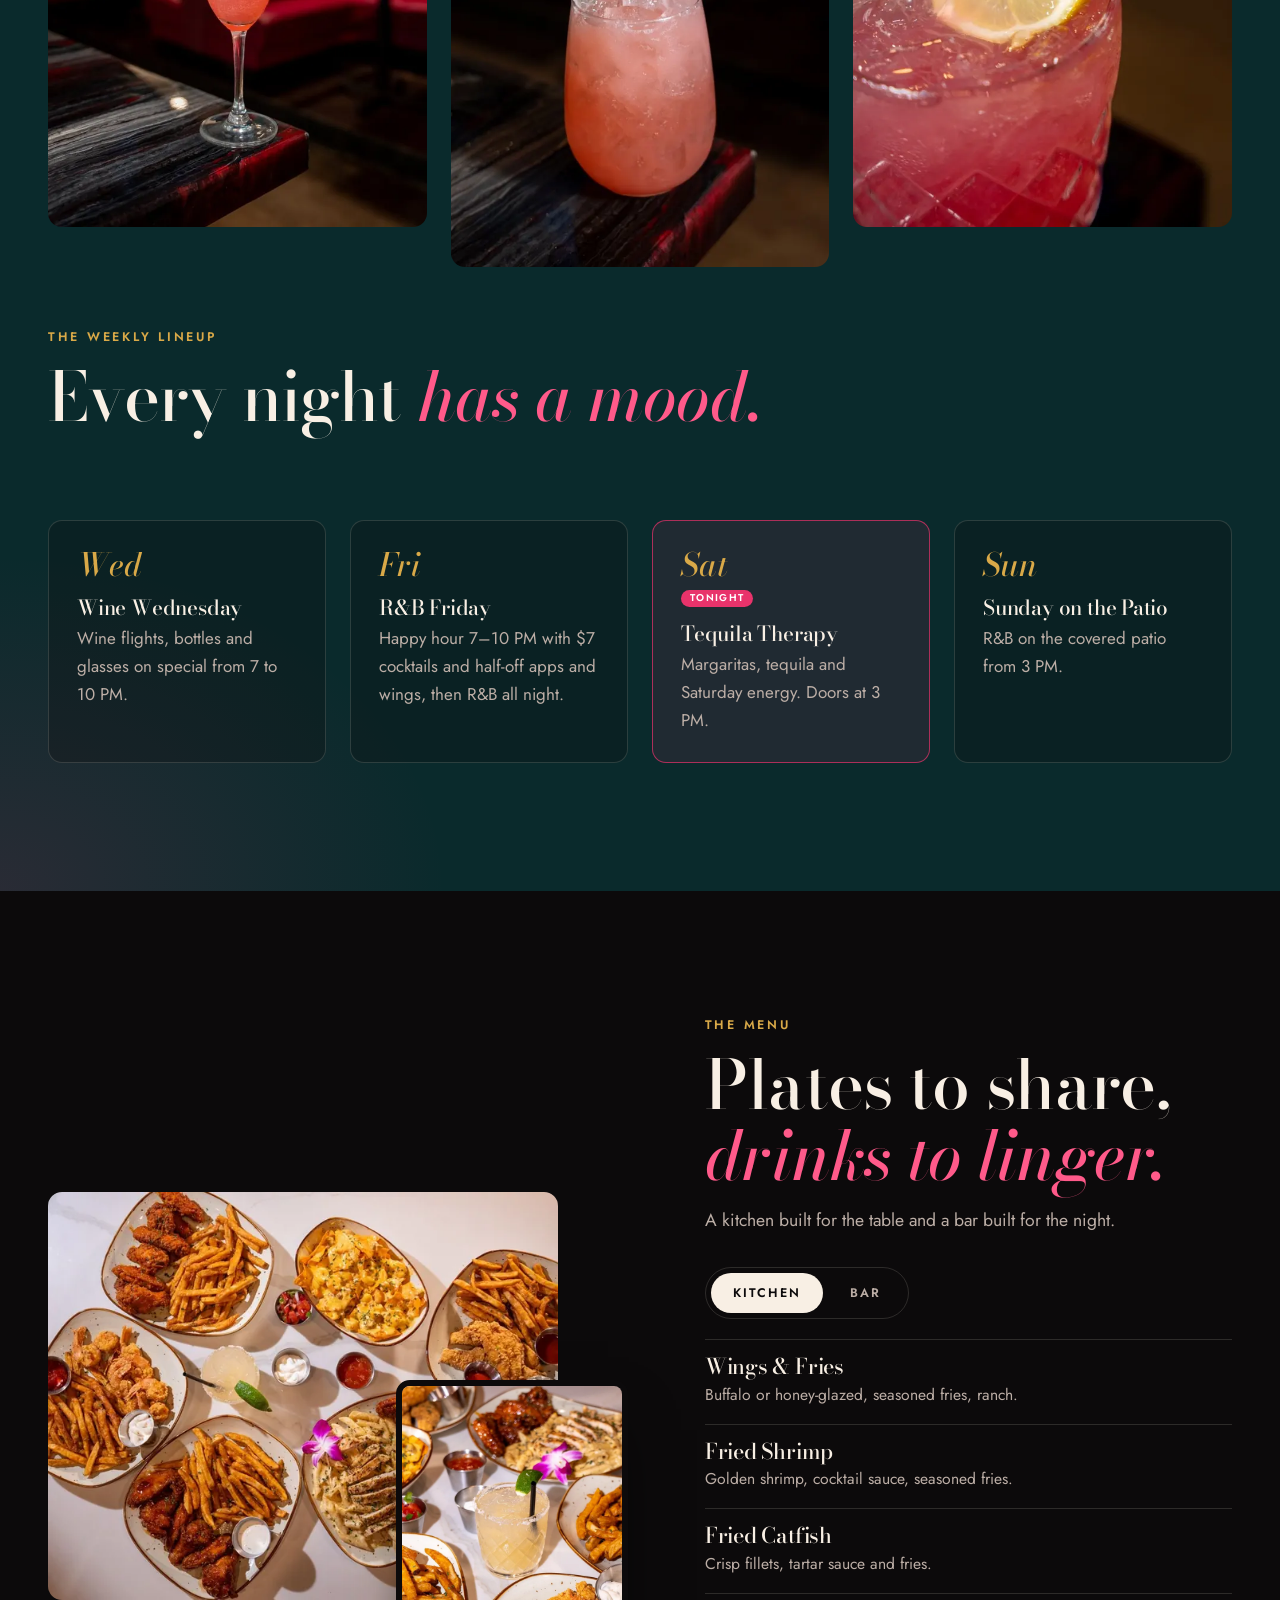
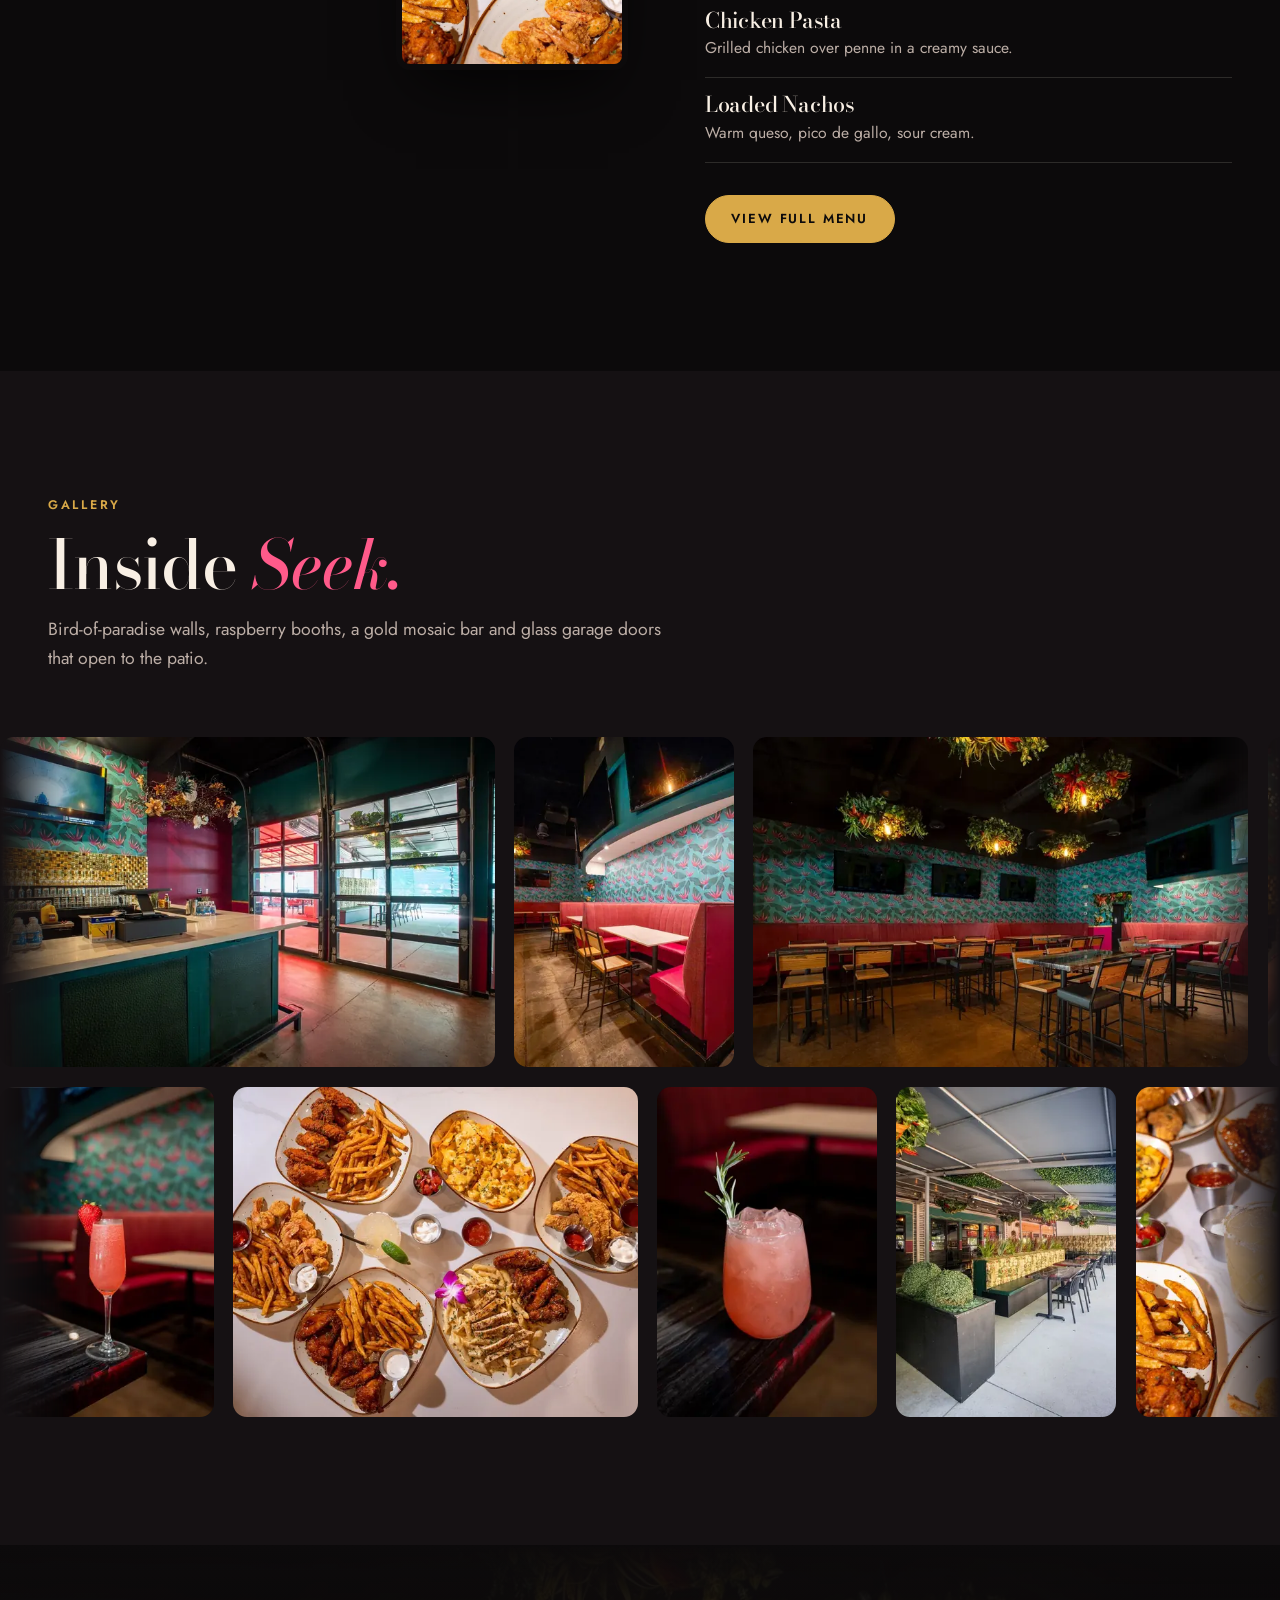
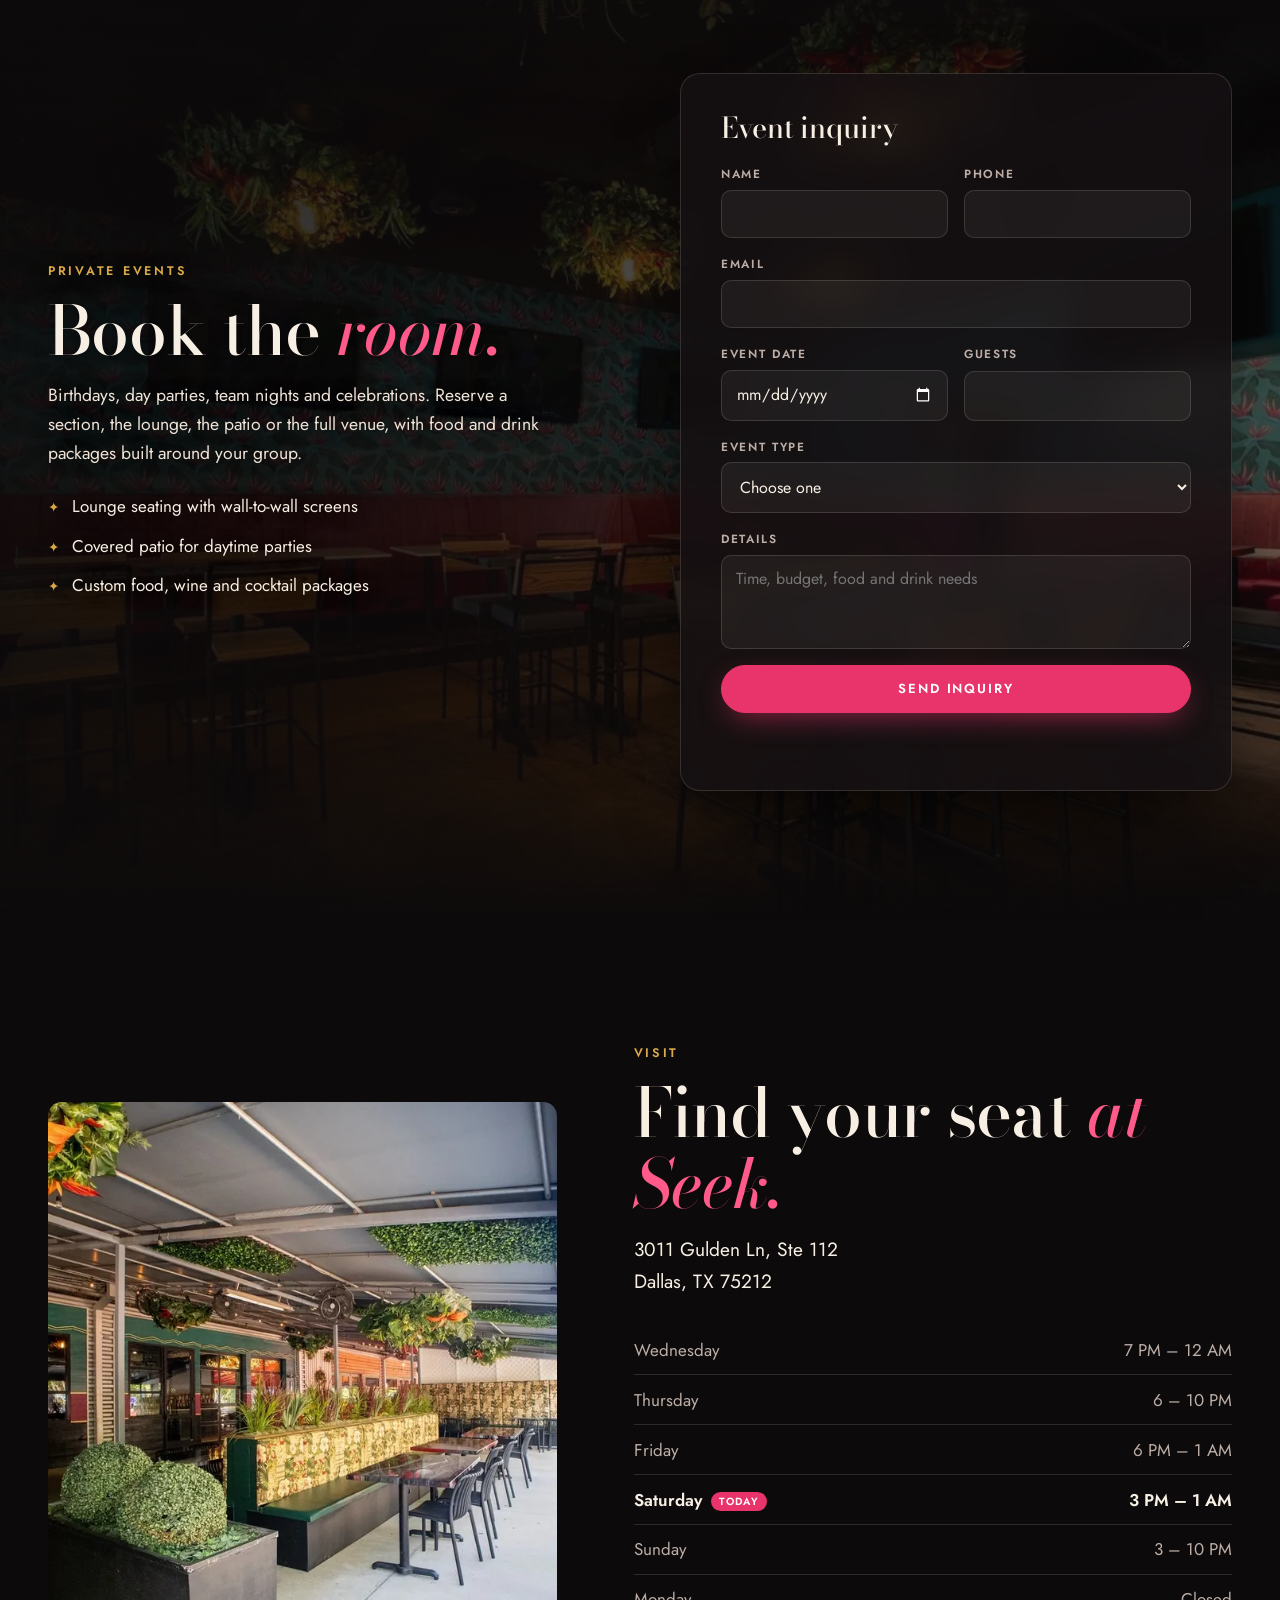
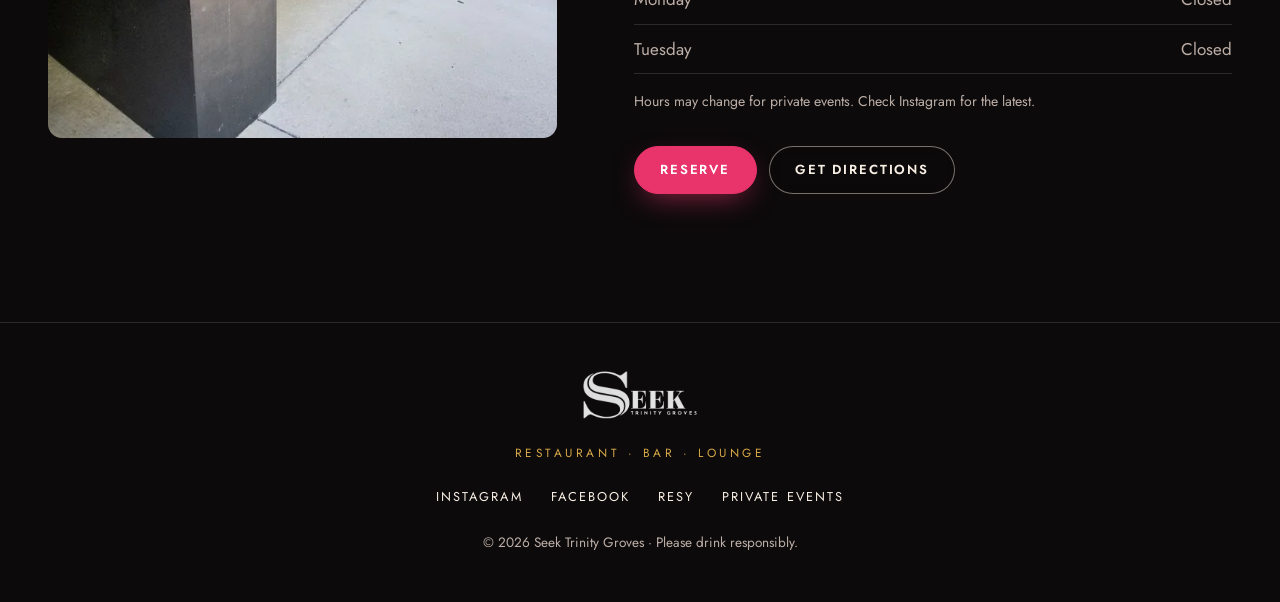
==== commit 517263cf: "Update index.html" ====
--- a/public/index.html
+++ b/public/index.html
@@ -224,7 +224,7 @@
             <li><h3>Bottles</h3><p>$40 bottles on Wine Wednesday.</p></li>
           </ul>
 
-          <a class="btn btn-gold" href="https://resy.com/cities/dallas-fort-worth-tx/venues/seek-trinity-groves" target="_blank" rel="noopener">Reserve</a>
+          <a class="btn btn-gold" href="https://resy.com/cities/dallas-fort-worth-tx/venues/seek-trinity-groves" target="_blank" rel="noopener">View Full Menu</a>
         </div>
       </div>
     </section>
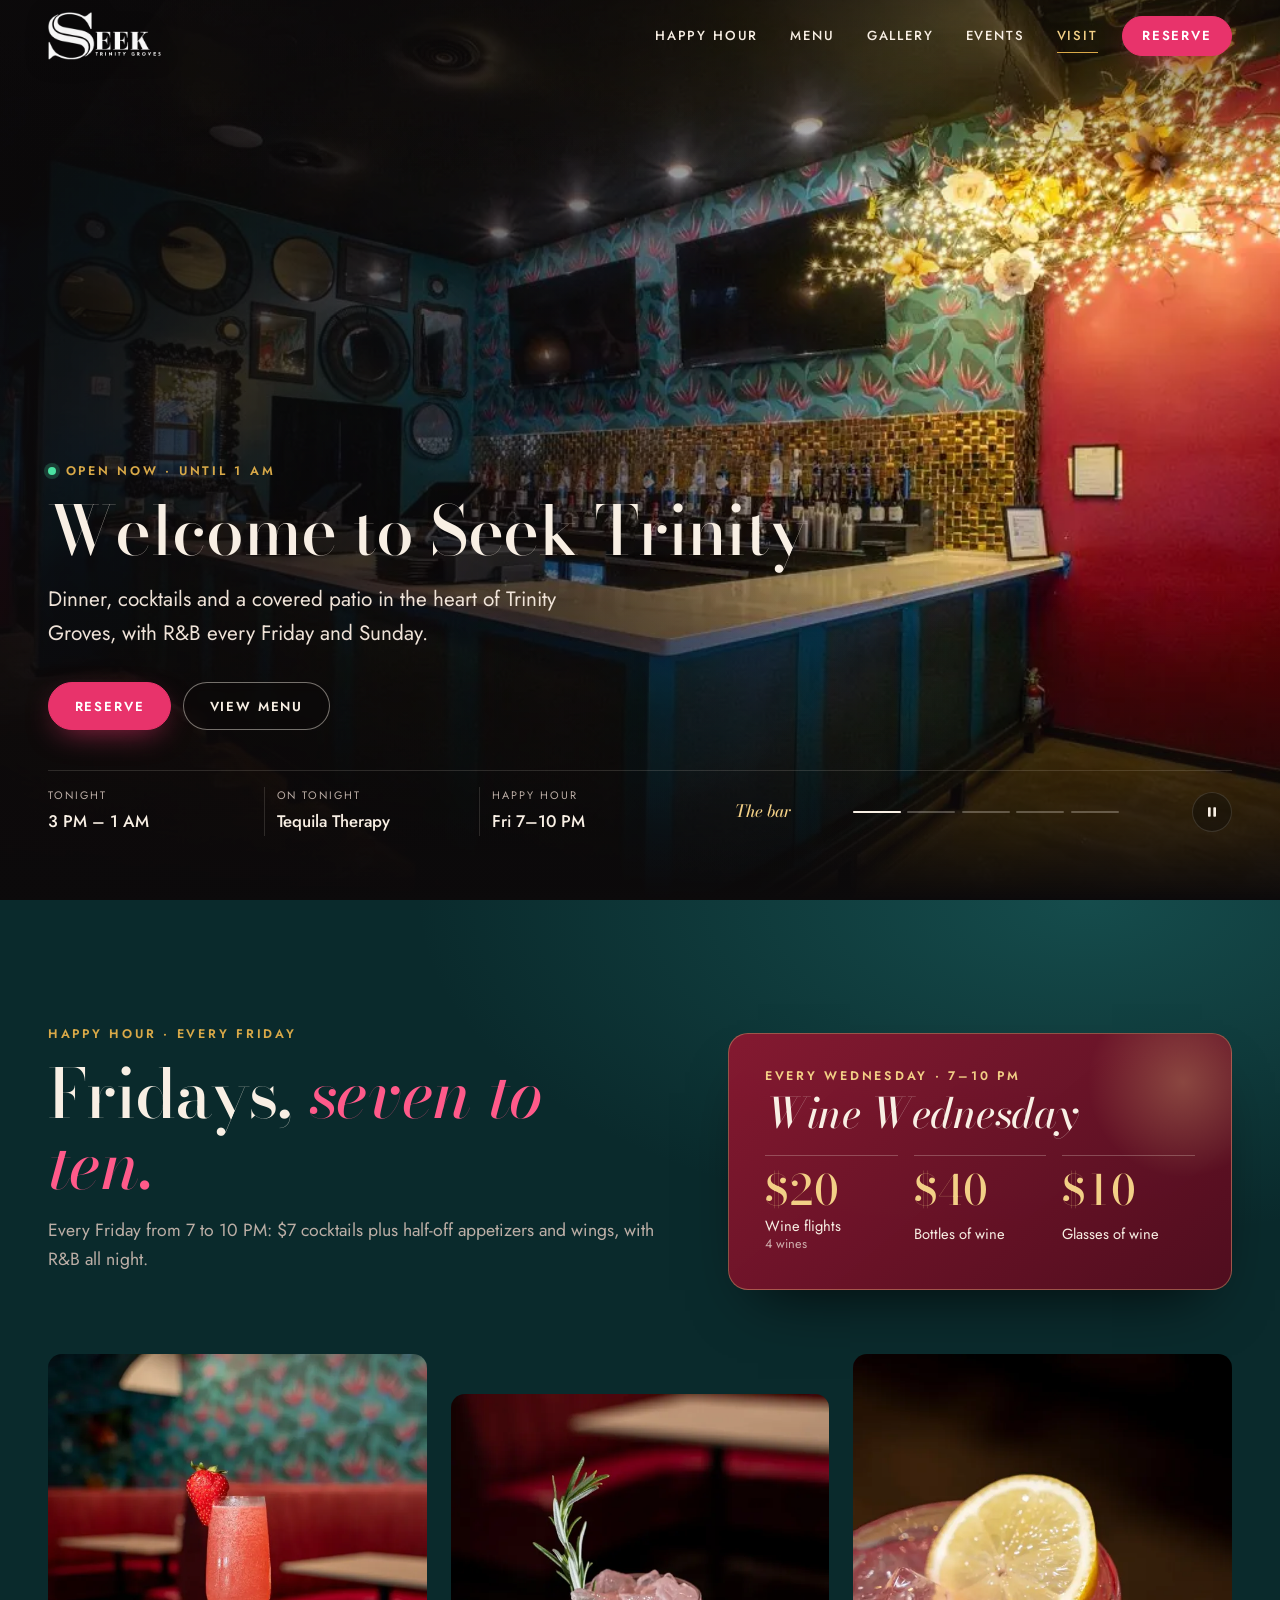
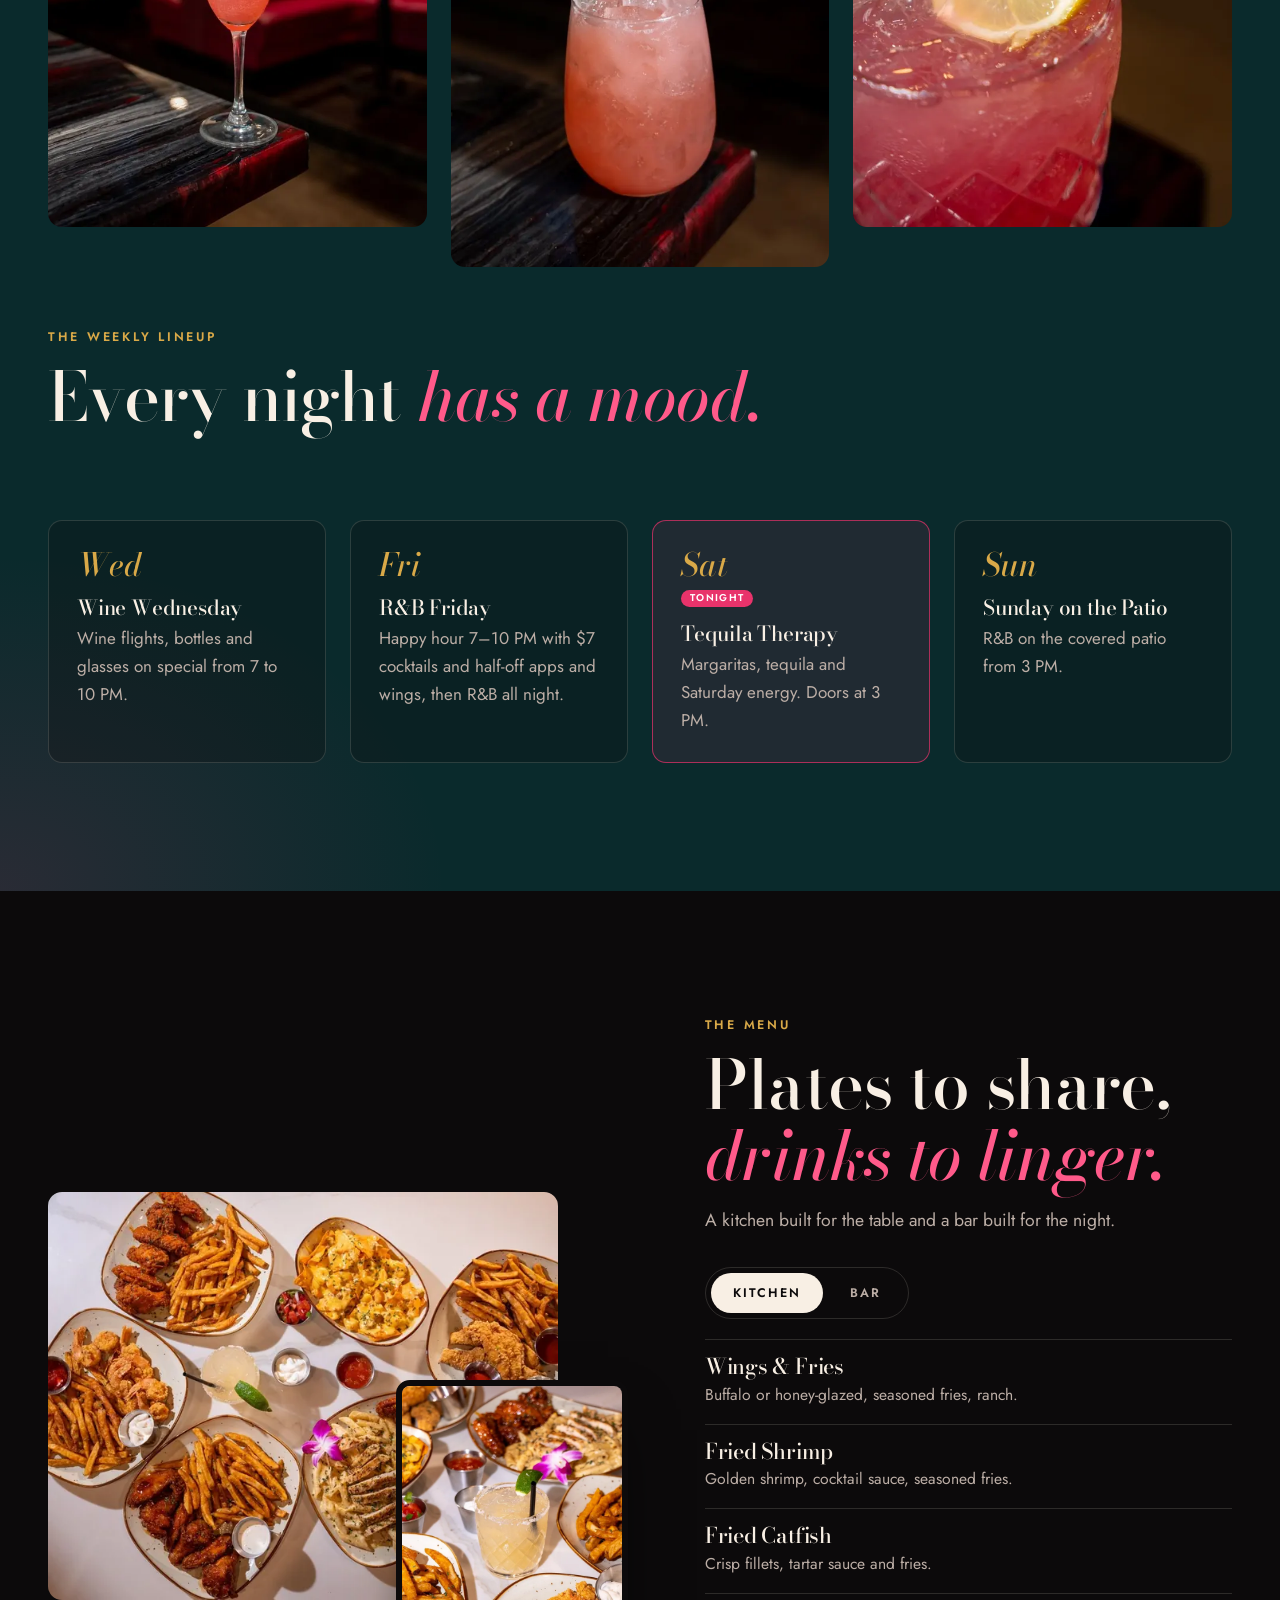
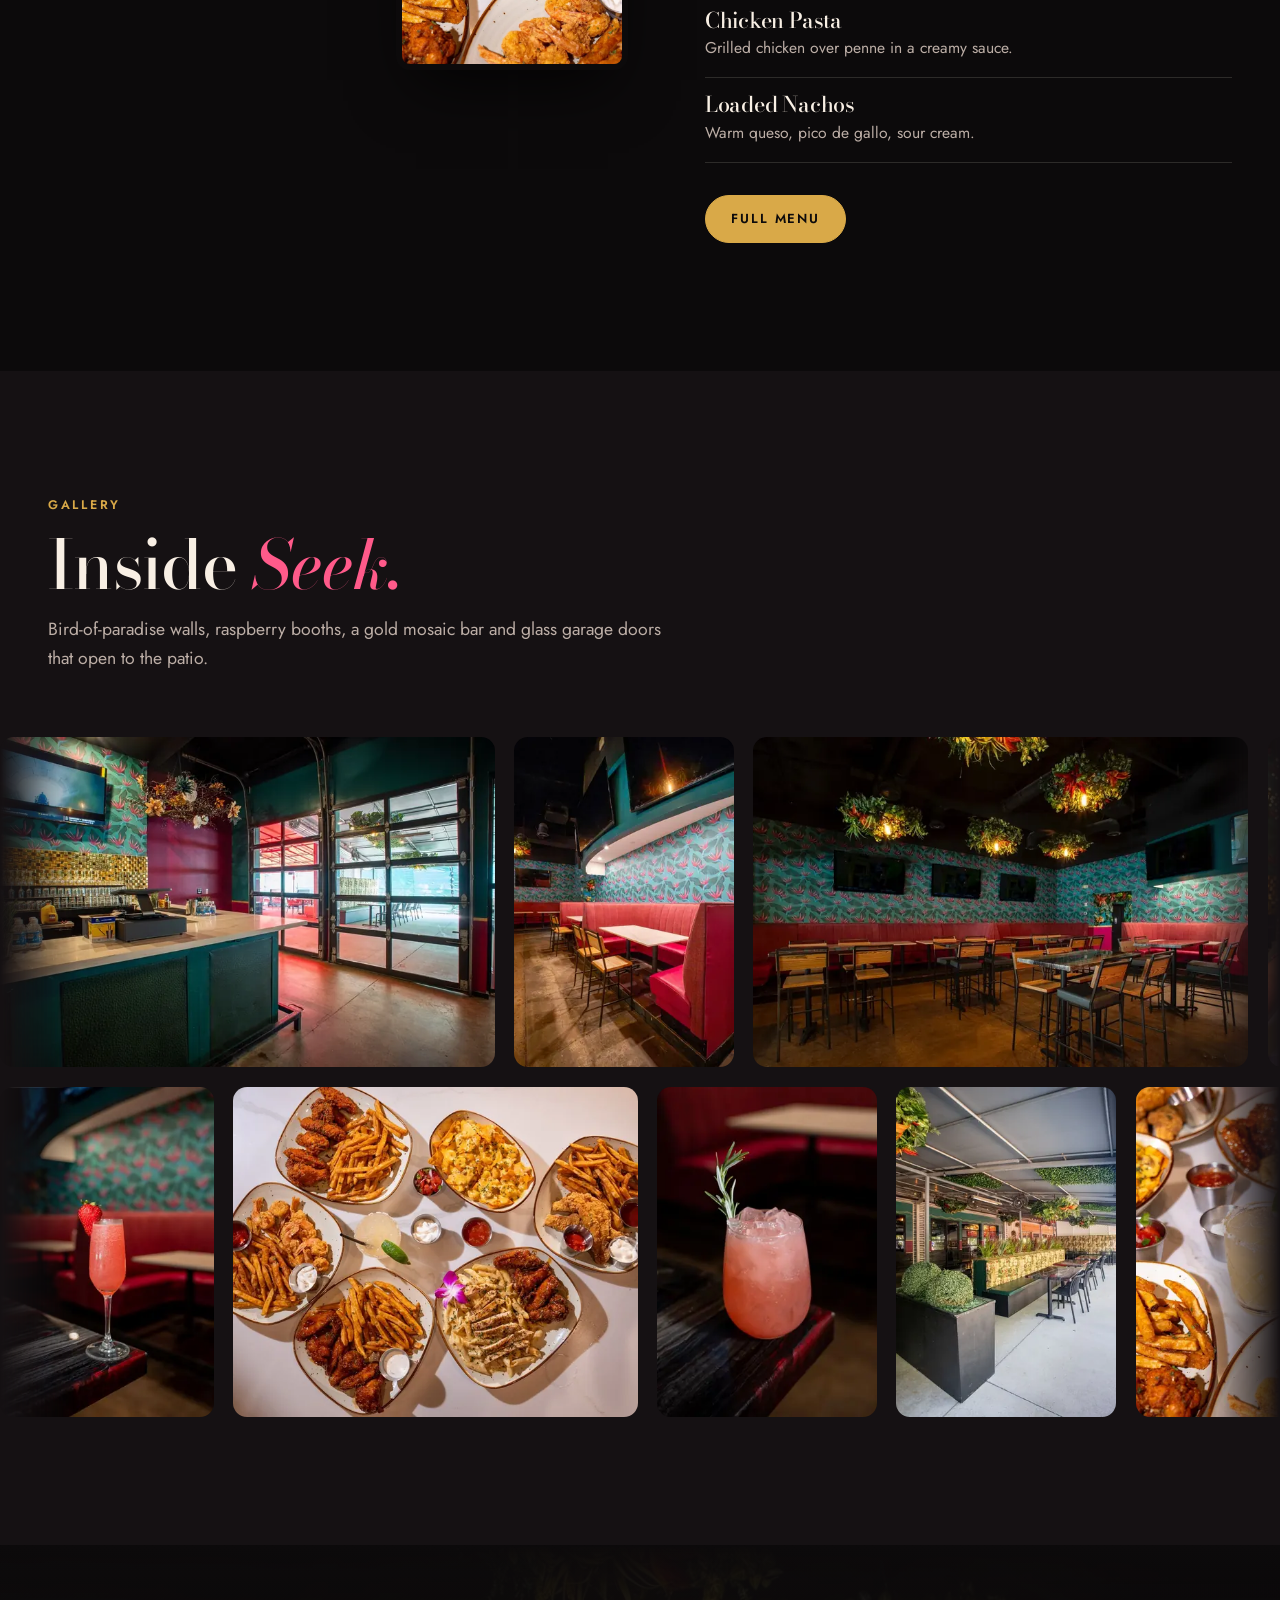
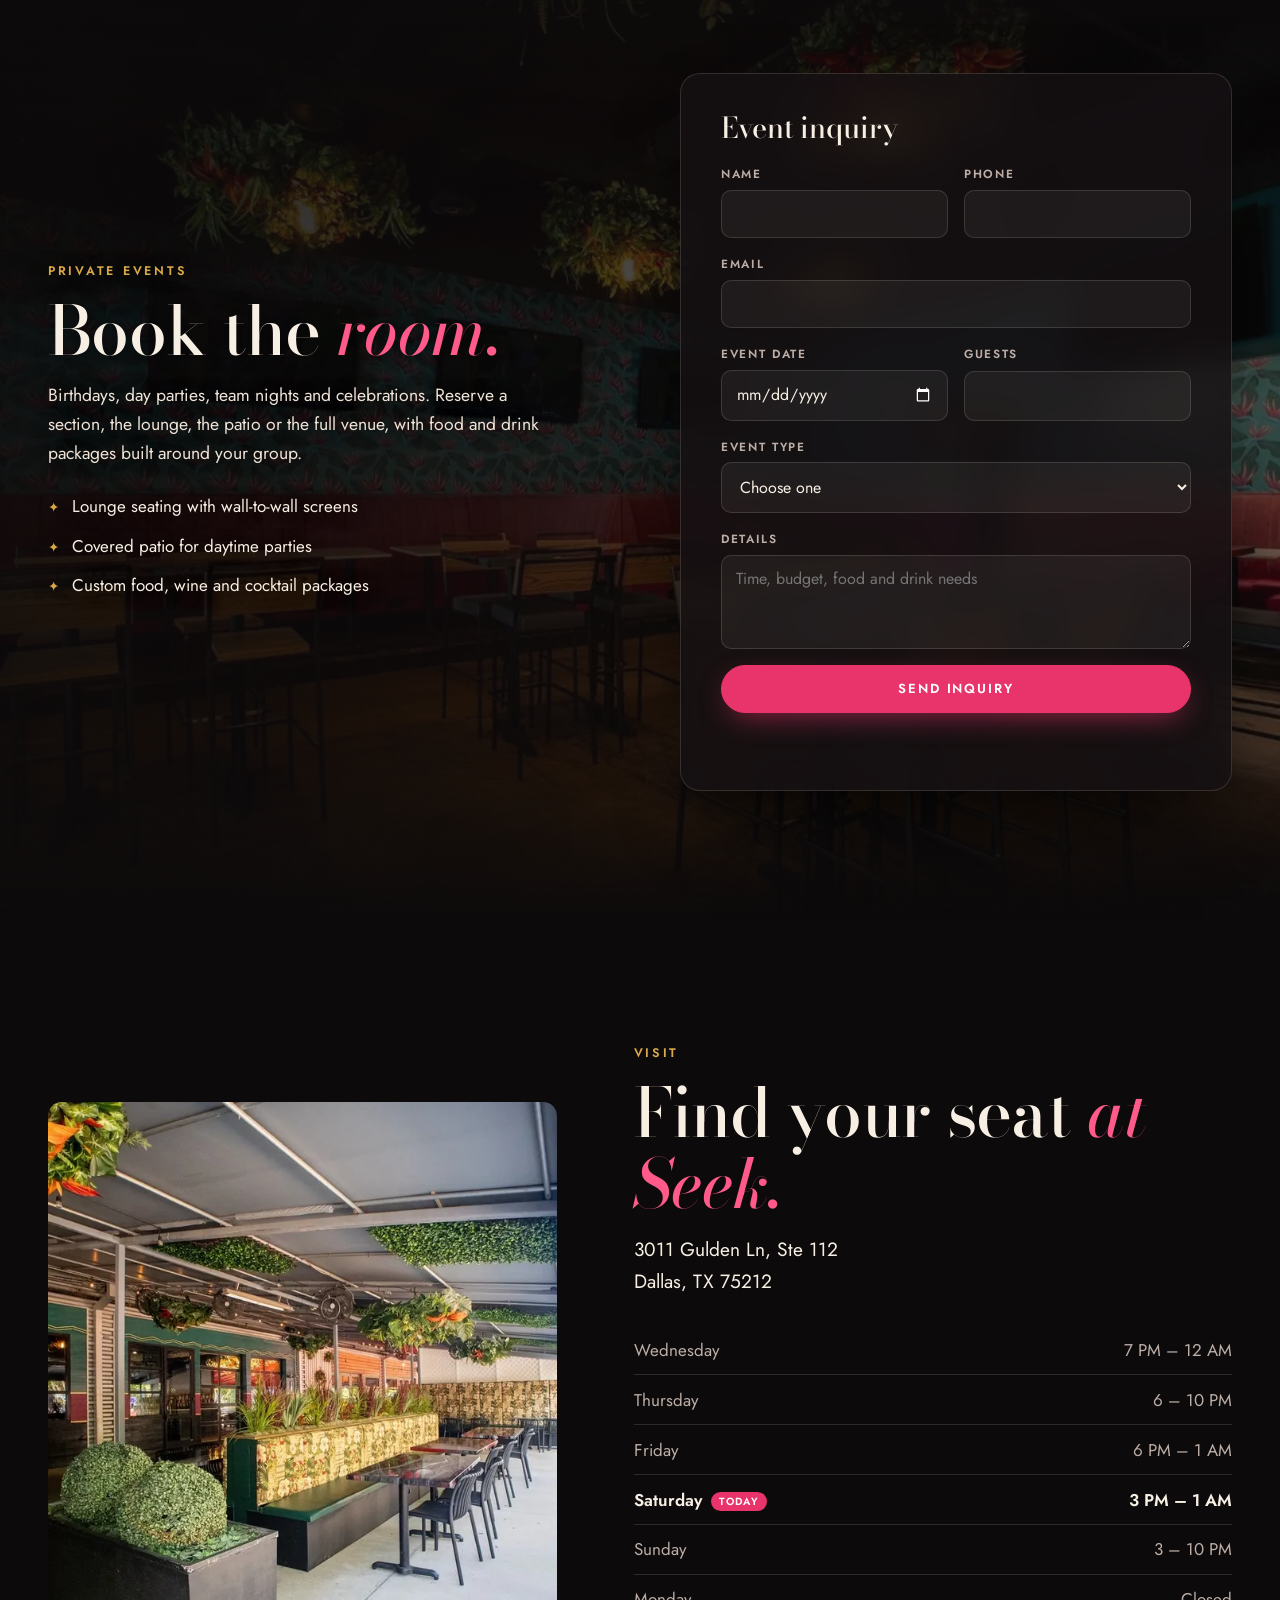
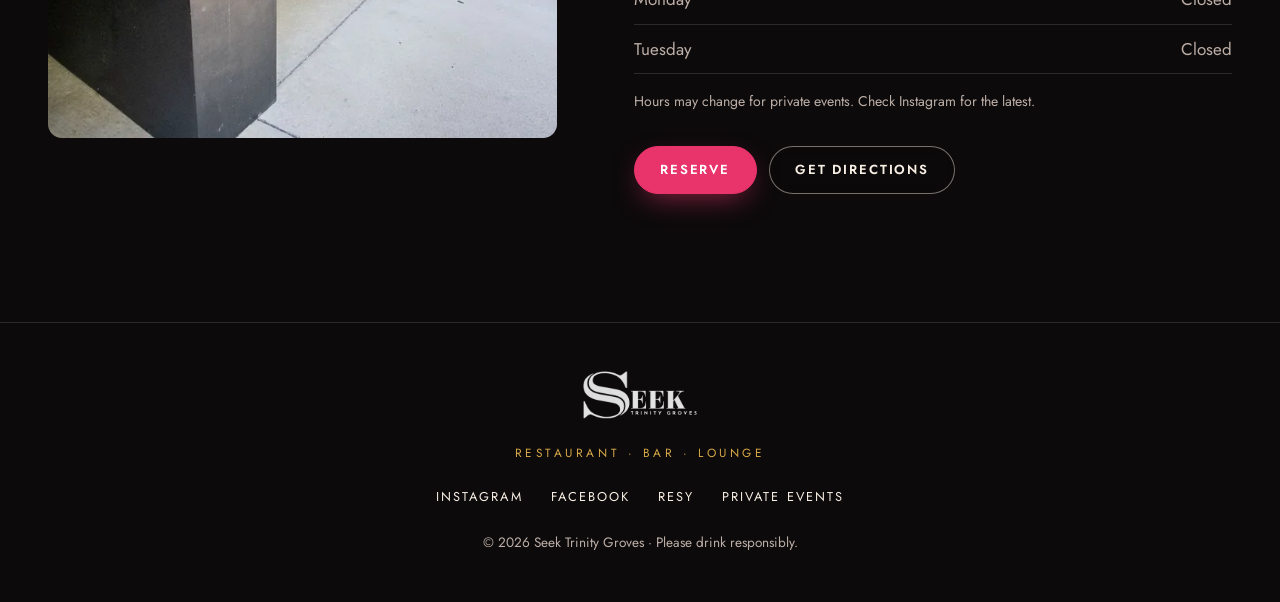
==== commit 650a9d37: "Update index.html" ====
--- a/public/index.html
+++ b/public/index.html
@@ -224,7 +224,7 @@
             <li><h3>Bottles</h3><p>$40 bottles on Wine Wednesday.</p></li>
           </ul>
 
-          <a class="btn btn-gold" href="https://resy.com/cities/dallas-fort-worth-tx/venues/seek-trinity-groves" target="_blank" rel="noopener">View Full Menu</a>
+          <a class="btn btn-gold" href="https://resy.com/cities/dallas-fort-worth-tx/venues/seek-trinity-groves" target="_blank" rel="noopener">Full Menu</a>
         </div>
       </div>
     </section>
